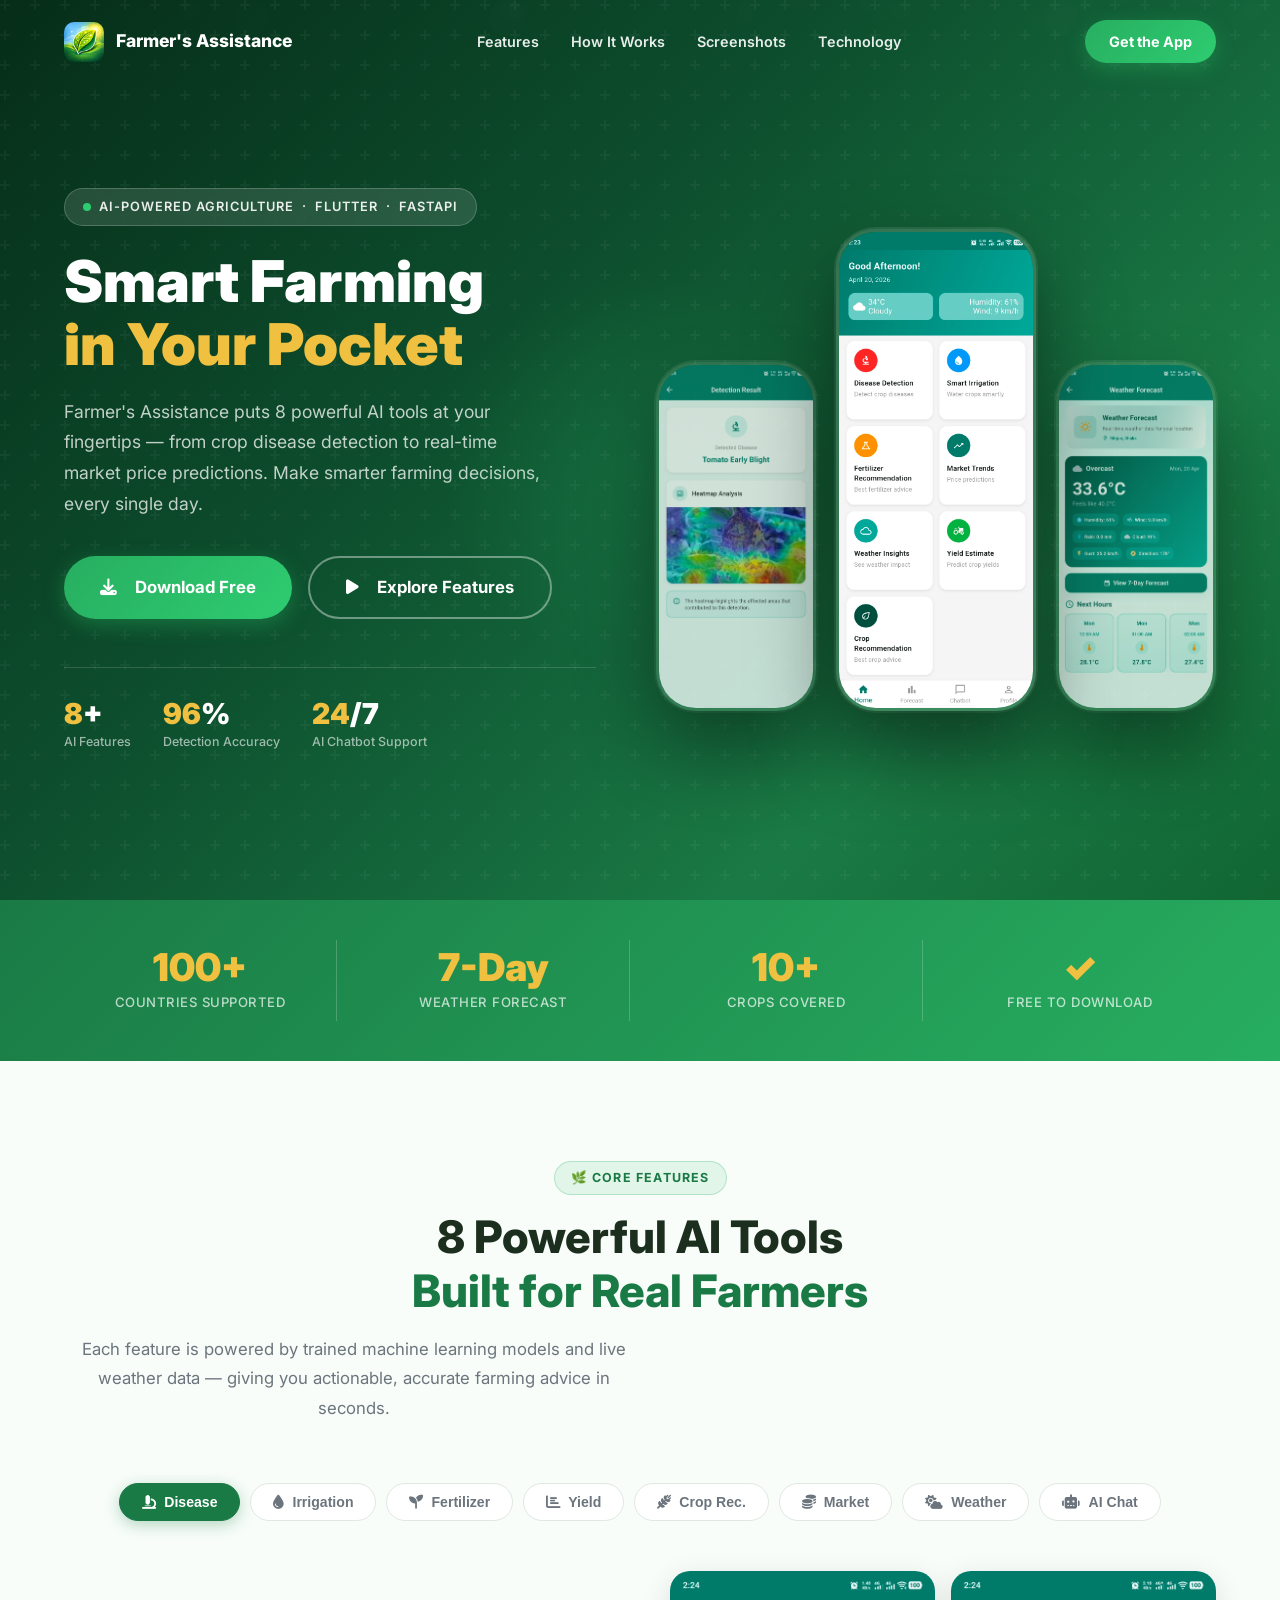
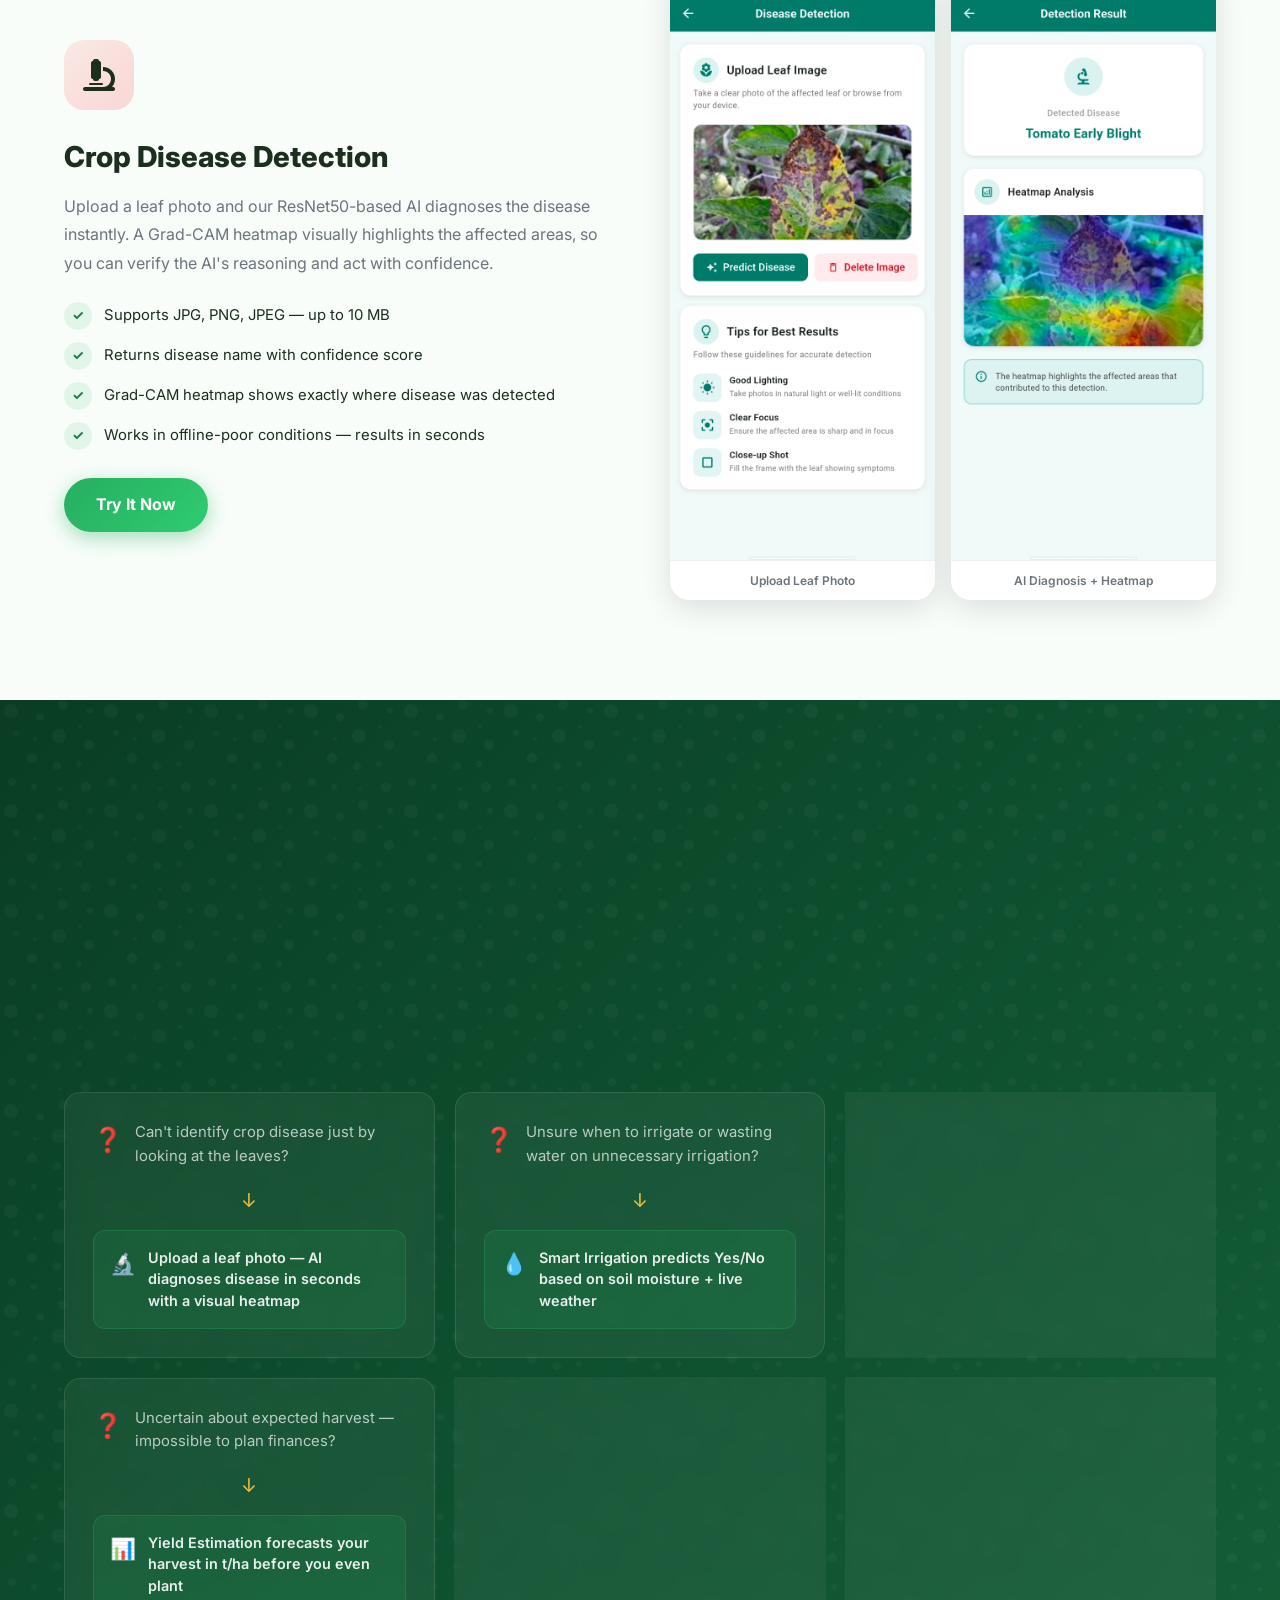
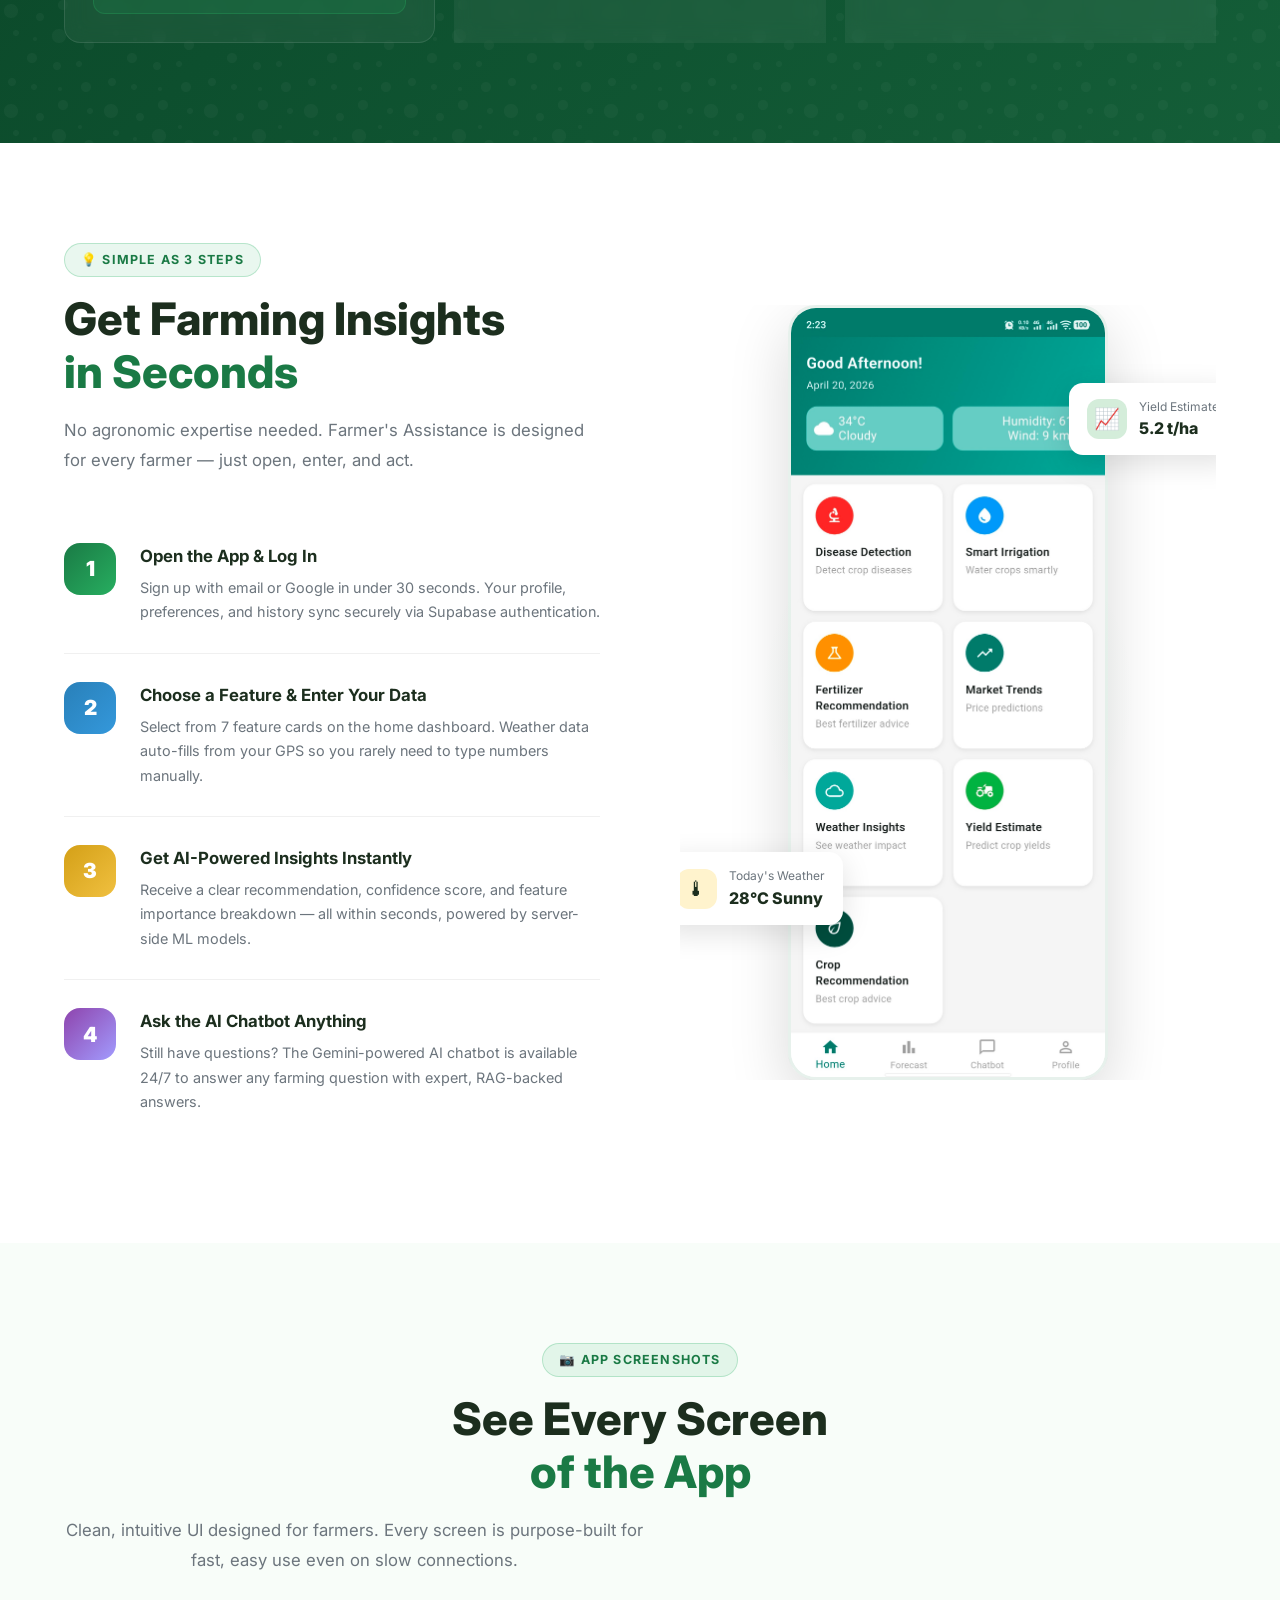
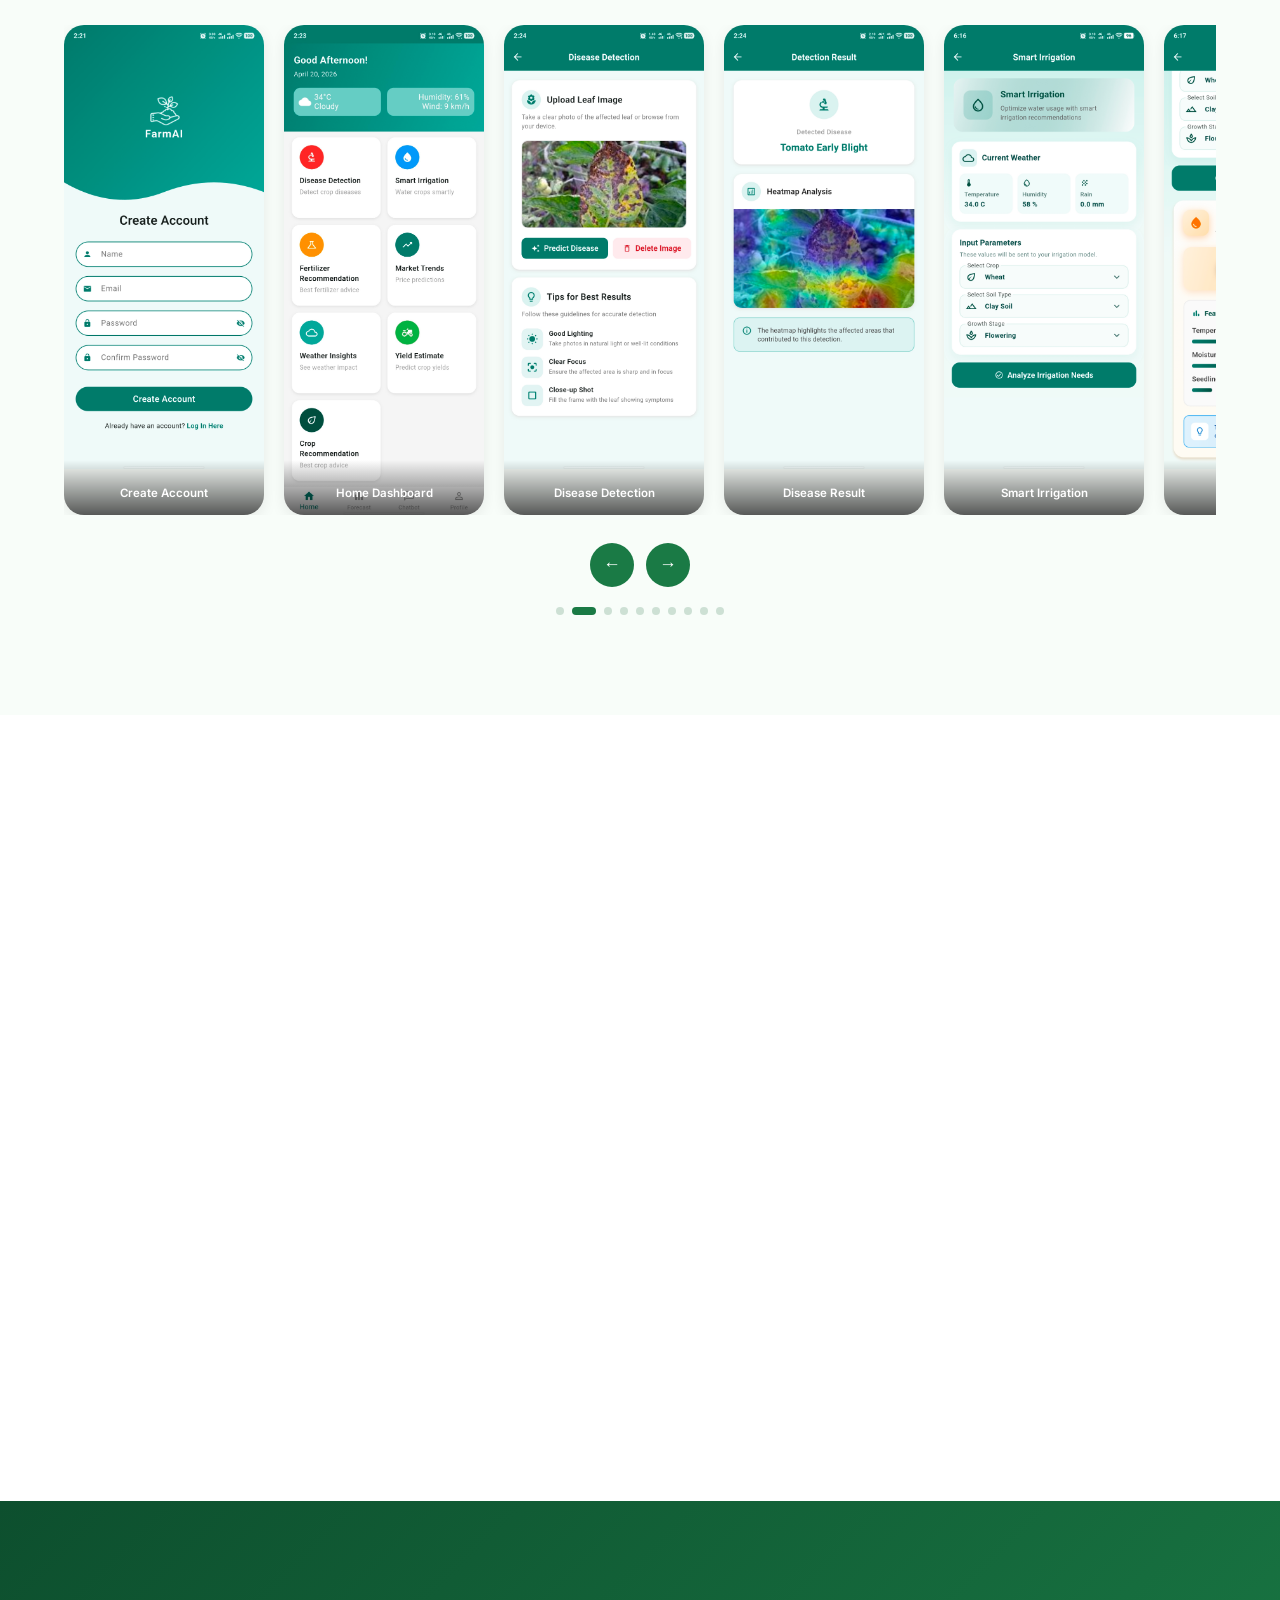
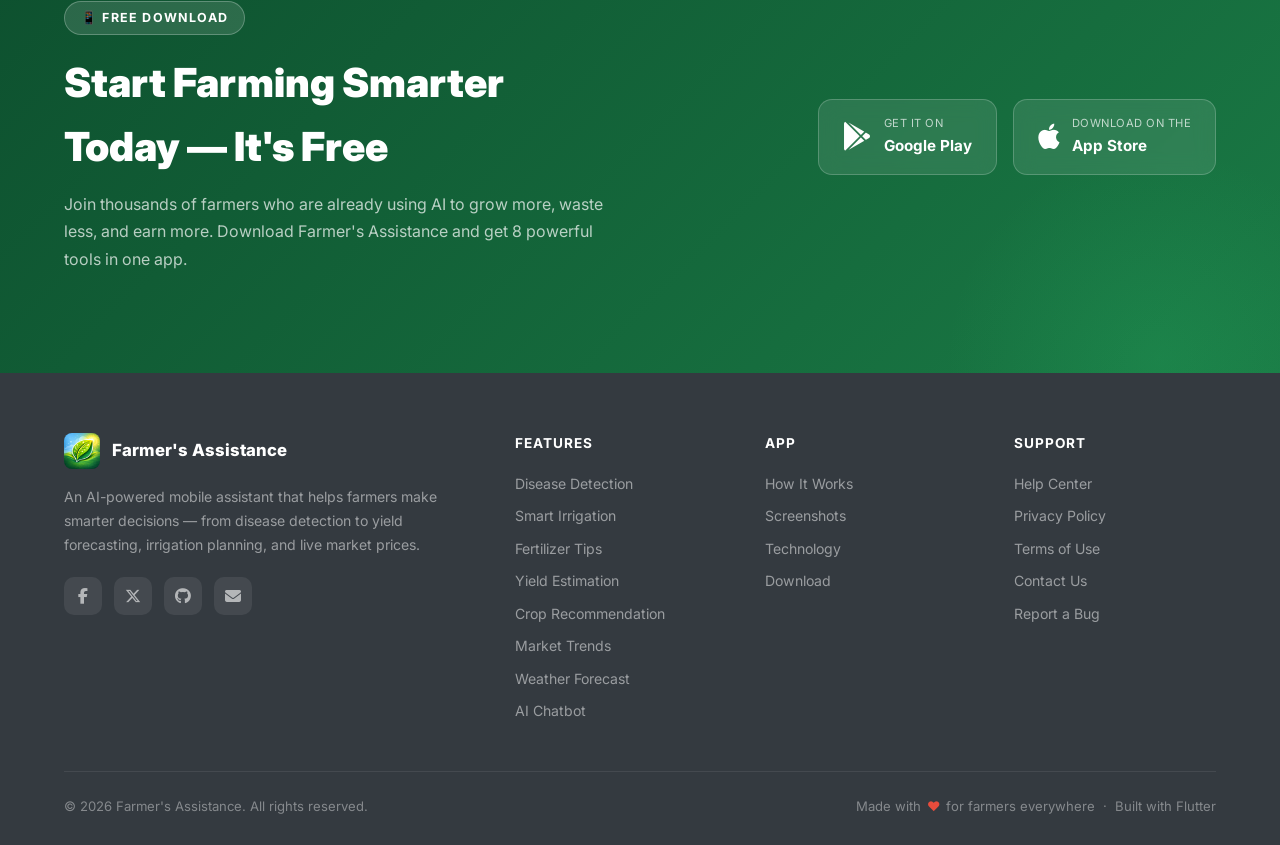
==== index.html @ 1a908a1a "Add initial HTML structure for Farmer's Assistance landing page with features, stats, and technology" ====
<!DOCTYPE html>
<html lang="en">
<head>
  <meta charset="UTF-8" />
  <meta name="viewport" content="width=device-width, initial-scale=1.0" />
  <meta name="description" content="Farmer's Assistance — AI-powered mobile app for smart farming. Disease detection, irrigation, fertilizer, yield, crop & market insights powered by machine learning." />
  <title>Farmer's Assistance — AI-Powered Smart Farming App</title>
  <link rel="icon" href="assets/app_icon/app_icon.png" />
  <link rel="preconnect" href="https://fonts.googleapis.com" />
  <link rel="preconnect" href="https://fonts.gstatic.com" crossorigin />
  <link href="https://fonts.googleapis.com/css2?family=Inter:wght@400;500;600;700;800;900&display=swap" rel="stylesheet" />
  <link rel="stylesheet" href="https://cdnjs.cloudflare.com/ajax/libs/font-awesome/6.7.2/css/all.min.css" crossorigin="anonymous" referrerpolicy="no-referrer" />
  <link rel="stylesheet" href="src/css/style.css" />
</head>
<body>

<!-- ===== NAVBAR ===== -->
<nav id="navbar">
  <div class="container">
    <div class="nav-inner">
      <a href="#" class="nav-brand">
        <img src="assets/app_icon/app_icon.png" alt="Logo" class="nav-logo" />
        <span class="nav-name">Farmer's Assistance</span>
      </a>
      <ul class="nav-links">
        <li><a href="#features">Features</a></li>
        <li><a href="#how-it-works">How It Works</a></li>
        <li><a href="#gallery">Screenshots</a></li>
        <li><a href="#tech">Technology</a></li>
      </ul>
      <div class="nav-cta">
        <a href="#cta" class="btn btn-primary">Get the App</a>
      </div>
      <button class="nav-toggle" aria-label="Menu">
        <span></span><span></span><span></span>
      </button>
    </div>
  </div>
</nav>

<!-- Mobile Menu -->
<div class="nav-mobile-menu">
  <button class="nav-mobile-close">&#10005;</button>
  <a href="#features">Features</a>
  <a href="#how-it-works">How It Works</a>
  <a href="#gallery">Screenshots</a>
  <a href="#tech">Technology</a>
  <a href="#cta" class="btn btn-primary">Get the App</a>
</div>

<!-- ===== HERO ===== -->
<section id="hero">
  <div class="hero-bg-pattern"></div>
  <div class="hero-particles"></div>
  <div class="container">
    <div class="hero-inner">

      <!-- Left Content -->
      <div class="hero-content">
        <div class="hero-badge">
          <span class="hero-badge-dot"></span>
          AI-Powered Agriculture &nbsp;·&nbsp; Flutter &nbsp;·&nbsp; FastAPI
        </div>
        <h1 class="hero-title">
          Smart Farming
          <span class="accent">in Your Pocket</span>
        </h1>
        <p class="hero-subtitle">
          Farmer's Assistance puts 8 powerful AI tools at your fingertips — from crop disease detection to real-time market price predictions. Make smarter farming decisions, every single day.
        </p>
        <div class="hero-actions">
          <a href="#cta" class="btn btn-primary" style="font-size:1.05rem; padding:16px 36px;">
            <i class="fa-solid fa-download"></i>&nbsp; Download Free
          </a>
          <a href="#features" class="btn btn-outline" style="color:white; border-color:rgba(255,255,255,0.4); font-size:1.05rem; padding:16px 36px;">
            <i class="fa-solid fa-play"></i>&nbsp; Explore Features
          </a>
        </div>
        <div class="hero-stats">
          <div>
            <div class="hero-stat-num"><span data-target="8" data-suffix="">0</span>+</div>
            <div class="hero-stat-label">AI Features</div>
          </div>
          <div>
            <div class="hero-stat-num"><span data-target="96" data-suffix="">0</span>%</div>
            <div class="hero-stat-label">Detection Accuracy</div>
          </div>
          <div>
            <div class="hero-stat-num"><span data-target="24" data-suffix="">0</span>/7</div>
            <div class="hero-stat-label">AI Chatbot Support</div>
          </div>
        </div>
      </div>

      <!-- Right Visual -->
      <div class="hero-visual">
        <div class="hero-glow"></div>
        <div class="phone-showcase">
          <div class="phone-frame side side-left">
            <img src="assets/image/disease_detection_result.jpeg" alt="Disease Detection" loading="lazy" />
          </div>
          <div class="phone-frame main">
            <img src="assets/image/home_dashboard.jpeg" alt="Home Dashboard" />
          </div>
          <div class="phone-frame side side-right">
            <img src="assets/image/weather_forecast.jpeg" alt="Weather Forecast" loading="lazy" />
          </div>
        </div>
      </div>

    </div>
  </div>
</section>

<!-- ===== STATS STRIP ===== -->
<section id="stats-strip">
  <div class="container">
    <div class="stats-grid">
      <div class="stat-item fade-up">
        <div class="stat-number"><span data-target="100" data-suffix="">0</span><span>+</span></div>
        <div class="stat-label">Countries Supported</div>
      </div>
      <div class="stat-item fade-up">
        <div class="stat-number"><span data-target="7" data-suffix="">0</span><span>-Day</span></div>
        <div class="stat-label">Weather Forecast</div>
      </div>
      <div class="stat-item fade-up">
        <div class="stat-number"><span data-target="10" data-suffix="">0</span><span>+</span></div>
        <div class="stat-label">Crops Covered</div>
      </div>
      <div class="stat-item fade-up">
        <div class="stat-number"><span>&#10003;</span></div>
        <div class="stat-label">Free to Download</div>
      </div>
    </div>
  </div>
</section>

<!-- ===== FEATURES SECTION ===== -->
<section id="features">
  <div class="container">
    <div class="features-header fade-up">
      <span class="section-badge">&#127807; Core Features</span>
      <h2 class="section-title">8 Powerful AI Tools<br><span>Built for Real Farmers</span></h2>
      <p class="section-desc">Each feature is powered by trained machine learning models and live weather data — giving you actionable, accurate farming advice in seconds.</p>
    </div>

    <!-- Feature Tabs -->
    <div class="features-tabs fade-up">
      <button class="feat-tab active" data-target="feat-disease"><i class="fa-solid fa-microscope"></i> Disease</button>
      <button class="feat-tab" data-target="feat-irrigation"><i class="fa-solid fa-droplet"></i> Irrigation</button>
      <button class="feat-tab" data-target="feat-fertilizer"><i class="fa-solid fa-seedling"></i> Fertilizer</button>
      <button class="feat-tab" data-target="feat-yield"><i class="fa-solid fa-chart-bar"></i> Yield</button>
      <button class="feat-tab" data-target="feat-crop"><i class="fa-solid fa-wheat-awn"></i> Crop Rec.</button>
      <button class="feat-tab" data-target="feat-market"><i class="fa-solid fa-coins"></i> Market</button>
      <button class="feat-tab" data-target="feat-weather"><i class="fa-solid fa-cloud-sun"></i> Weather</button>
      <button class="feat-tab" data-target="feat-chatbot"><i class="fa-solid fa-robot"></i> AI Chat</button>
    </div>

    <!-- Feature 1: Disease Detection -->
    <div class="feature-showcase active" id="feat-disease">
      <div class="feat-info fade-up">
        <div class="feat-icon-wrap" style="background:linear-gradient(135deg,#ff6b6b22,#ff6b6b44);"><i class="fa-solid fa-microscope"></i></div>
        <h3 class="feat-title">Crop Disease Detection</h3>
        <p class="feat-desc">Upload a leaf photo and our ResNet50-based AI diagnoses the disease instantly. A Grad-CAM heatmap visually highlights the affected areas, so you can verify the AI's reasoning and act with confidence.</p>
        <div class="feat-points">
          <div class="feat-point"><div class="feat-point-icon">&#10003;</div>Supports JPG, PNG, JPEG — up to 10 MB</div>
          <div class="feat-point"><div class="feat-point-icon">&#10003;</div>Returns disease name with confidence score</div>
          <div class="feat-point"><div class="feat-point-icon">&#10003;</div>Grad-CAM heatmap shows exactly where disease was detected</div>
          <div class="feat-point"><div class="feat-point-icon">&#10003;</div>Works in offline-poor conditions — results in seconds</div>
        </div>
        <a href="#cta" class="btn btn-primary">Try It Now</a>
      </div>
      <div class="feat-screenshots">
        <div class="feat-screen-card" data-lightbox="assets/image/disease_detection_input.jpeg" style="cursor:zoom-in;">
          <img src="assets/image/disease_detection_input.jpeg" alt="Disease Detection Input" loading="lazy" />
          <div class="feat-screen-label">Upload Leaf Photo</div>
        </div>
        <div class="feat-screen-card" data-lightbox="assets/image/disease_detection_result.jpeg" style="cursor:zoom-in;">
          <img src="assets/image/disease_detection_result.jpeg" alt="Disease Detection Result" loading="lazy" />
          <div class="feat-screen-label">AI Diagnosis + Heatmap</div>
        </div>
      </div>
    </div>

    <!-- Feature 2: Smart Irrigation -->
    <div class="feature-showcase" id="feat-irrigation">
      <div class="feat-info fade-up">
        <div class="feat-icon-wrap" style="background:linear-gradient(135deg,#3498db22,#3498db44);"><i class="fa-solid fa-droplet"></i></div>
        <h3 class="feat-title">Smart Irrigation Advisor</h3>
        <p class="feat-desc">Predict whether your crop needs irrigation right now. Our ML model weighs soil type, crop growth stage, soil moisture, and live weather to give a clear Yes/No decision with confidence score and feature importance breakdown.</p>
        <div class="feat-points">
          <div class="feat-point"><div class="feat-point-icon">&#10003;</div>Auto-fills temperature & humidity from GPS weather</div>
          <div class="feat-point"><div class="feat-point-icon">&#10003;</div>Covers Wheat, Chilli, Potato, Carrot, Tomato</div>
          <div class="feat-point"><div class="feat-point-icon">&#10003;</div>8 growth stages from Germination to Harvest</div>
          <div class="feat-point"><div class="feat-point-icon">&#10003;</div>Shows which factors drove the irrigation decision</div>
        </div>
        <a href="#cta" class="btn btn-primary">Try It Now</a>
      </div>
      <div class="feat-screenshots">
        <div class="feat-screen-card" data-lightbox="assets/image/smart_irrigation_input.jpeg" style="cursor:zoom-in;">
          <img src="assets/image/smart_irrigation_input.jpeg" alt="Irrigation Input" loading="lazy" />
          <div class="feat-screen-label">Enter Soil Conditions</div>
        </div>
        <div class="feat-screen-card" data-lightbox="assets/image/smart_irrigation_result.jpeg" style="cursor:zoom-in;">
          <img src="assets/image/smart_irrigation_result.jpeg" alt="Irrigation Result" loading="lazy" />
          <div class="feat-screen-label">Irrigation Decision</div>
        </div>
      </div>
    </div>

    <!-- Feature 3: Fertilizer -->
    <div class="feature-showcase" id="feat-fertilizer">
      <div class="feat-info fade-up">
        <div class="feat-icon-wrap" style="background:linear-gradient(135deg,#27ae6022,#27ae6044);"><i class="fa-solid fa-seedling"></i></div>
        <h3 class="feat-title">Fertilizer Recommendation</h3>
        <p class="feat-desc">Enter your soil's NPK levels, pH, and crop type, and the AI recommends the precise fertilizer — Urea, DAP, MOP, or compound NPK blends. Weather data auto-fills to eliminate manual entry errors.</p>
        <div class="feat-points">
          <div class="feat-point"><div class="feat-point-icon">&#10003;</div>Analyzes Nitrogen, Phosphorus, and Potassium levels</div>
          <div class="feat-point"><div class="feat-point-icon">&#10003;</div>Accounts for soil pH and current rainfall</div>
          <div class="feat-point"><div class="feat-point-icon">&#10003;</div>One-tap weather refresh for temperature & rainfall</div>
          <div class="feat-point"><div class="feat-point-icon">&#10003;</div>Feature importance chart explains the recommendation</div>
        </div>
        <a href="#cta" class="btn btn-primary">Try It Now</a>
      </div>
      <div class="feat-screenshots">
        <div class="feat-screen-card" data-lightbox="assets/image/fertilizer_recommendation_input.jpeg" style="cursor:zoom-in;">
          <img src="assets/image/fertilizer_recommendation_input.jpeg" alt="Fertilizer Input" loading="lazy" />
          <div class="feat-screen-label">Enter Soil Data</div>
        </div>
        <div class="feat-screen-card" data-lightbox="assets/image/fertilizer_recommendation_result.jpeg" style="cursor:zoom-in;">
          <img src="assets/image/fertilizer_recommendation_result.jpeg" alt="Fertilizer Result" loading="lazy" />
          <div class="feat-screen-label">Fertilizer Recommendation</div>
        </div>
      </div>
    </div>

    <!-- Feature 4: Yield Estimation -->
    <div class="feature-showcase" id="feat-yield">
      <div class="feat-info fade-up">
        <div class="feat-icon-wrap" style="background:linear-gradient(135deg,#f39c1222,#f39c1244);"><i class="fa-solid fa-chart-bar"></i></div>
        <h3 class="feat-title">Yield Estimation</h3>
        <p class="feat-desc">Forecast your expected harvest in tonnes per hectare. Select your crop, country, and pesticide usage — the model accounts for rainfall and temperature to give a High / Medium / Low yield classification with predicted t/ha value.</p>
        <div class="feat-points">
          <div class="feat-point"><div class="feat-point-icon">&#10003;</div>Covers 10 major crops: Rice, Maize, Wheat, Soybeans & more</div>
          <div class="feat-point"><div class="feat-point-icon">&#10003;</div>100+ country regions supported</div>
          <div class="feat-point"><div class="feat-point-icon">&#10003;</div>Output in t/ha — industry-standard unit</div>
          <div class="feat-point"><div class="feat-point-icon">&#10003;</div>Color-coded yield class: High / Medium / Low</div>
        </div>
        <a href="#cta" class="btn btn-primary">Try It Now</a>
      </div>
      <div class="feat-screenshots">
        <div class="feat-screen-card" data-lightbox="assets/image/yield_estimate_input.jpeg" style="cursor:zoom-in;">
          <img src="assets/image/yield_estimate_input.jpeg" alt="Yield Input" loading="lazy" />
          <div class="feat-screen-label">Enter Crop Details</div>
        </div>
        <div class="feat-screen-card" data-lightbox="assets/image/yield_estimate_result.jpeg" style="cursor:zoom-in;">
          <img src="assets/image/yield_estimate_result.jpeg" alt="Yield Result" loading="lazy" />
          <div class="feat-screen-label">Predicted Yield (t/ha)</div>
        </div>
      </div>
    </div>

    <!-- Feature 5: Crop Recommendation -->
    <div class="feature-showcase" id="feat-crop">
      <div class="feat-info fade-up">
        <div class="feat-icon-wrap" style="background:linear-gradient(135deg,#1abc9c22,#1abc9c44);"><i class="fa-solid fa-wheat-awn"></i></div>
        <h3 class="feat-title">Crop Recommendation</h3>
        <p class="feat-desc">Not sure what to plant this season? Enter your soil's NPK readings and the app auto-fills current weather to match your conditions against the best-suited crop — from Jute and Rice to Cotton and Mungbean.</p>
        <div class="feat-points">
          <div class="feat-point"><div class="feat-point-icon">&#10003;</div>Weather data (temperature, humidity, rainfall) auto-loads</div>
          <div class="feat-point"><div class="feat-point-icon">&#10003;</div>Matches soil nutrient profile to ideal crop</div>
          <div class="feat-point"><div class="feat-point-icon">&#10003;</div>One-tap weather refresh button</div>
          <div class="feat-point"><div class="feat-point-icon">&#10003;</div>Confidence score included with recommendation</div>
        </div>
        <a href="#cta" class="btn btn-primary">Try It Now</a>
      </div>
      <div class="feat-screenshots">
        <div class="feat-screen-card" data-lightbox="assets/image/crop_recommendation_input.jpeg" style="cursor:zoom-in;">
          <img src="assets/image/crop_recommendation_input.jpeg" alt="Crop Rec Input" loading="lazy" />
          <div class="feat-screen-label">Enter Soil & Weather</div>
        </div>
        <div class="feat-screen-card" data-lightbox="assets/image/crop_recommendation_result.jpeg" style="cursor:zoom-in;">
          <img src="assets/image/crop_recommendation_result.jpeg" alt="Crop Rec Result" loading="lazy" />
          <div class="feat-screen-label">Best Crop Match</div>
        </div>
      </div>
    </div>

    <!-- Feature 6: Market Trends -->
    <div class="feature-showcase" id="feat-market">
      <div class="feat-info fade-up">
        <div class="feat-icon-wrap" style="background:linear-gradient(135deg,#f1c40f22,#f1c40f44);"><i class="fa-solid fa-coins"></i></div>
        <h3 class="feat-title">Market Trends & Price Prediction</h3>
        <p class="feat-desc">Forecast commodity prices before you sell. Select your Division → District → Market from cascading dropdowns, pick the commodity and date, and get a predicted price with market and currency context.</p>
        <div class="feat-points">
          <div class="feat-point"><div class="feat-point-icon">&#10003;</div>Bangladesh market data: Division → District → Market</div>
          <div class="feat-point"><div class="feat-point-icon">&#10003;</div>Retail & Wholesale price type selection</div>
          <div class="feat-point"><div class="feat-point-icon">&#10003;</div>Date picker range from 2020 to 2030</div>
          <div class="feat-point"><div class="feat-point-icon">&#10003;</div>GPS coordinates auto-fill when market is selected</div>
        </div>
        <a href="#cta" class="btn btn-primary">Try It Now</a>
      </div>
      <div class="feat-screenshots">
        <div class="feat-screen-card" data-lightbox="assets/image/market_trends_input.jpeg" style="cursor:zoom-in;">
          <img src="assets/image/market_trends_input.jpeg" alt="Market Input" loading="lazy" />
          <div class="feat-screen-label">Select Market & Commodity</div>
        </div>
        <div class="feat-screen-card" data-lightbox="assets/image/market_trends_result.jpeg" style="cursor:zoom-in;">
          <img src="assets/image/market_trends_result.jpeg" alt="Market Result" loading="lazy" />
          <div class="feat-screen-label">Price Forecast (BDT)</div>
        </div>
      </div>
    </div>

    <!-- Feature 7: Weather -->
    <div class="feature-showcase" id="feat-weather">
      <div class="feat-info fade-up">
        <div class="feat-icon-wrap" style="background:linear-gradient(135deg,#74b9ff22,#74b9ff44);"><i class="fa-solid fa-cloud-sun"></i></div>
        <h3 class="feat-title">7-Day Weather Forecast</h3>
        <p class="feat-desc">View live weather conditions auto-detected from your GPS location. Current temperature, humidity, wind speed, and pressure — plus a full 7-day extended forecast. Weather data automatically feeds into other app features.</p>
        <div class="feat-points">
          <div class="feat-point"><div class="feat-point-icon">&#10003;</div>Auto-detected from your GPS — no manual entry</div>
          <div class="feat-point"><div class="feat-point-icon">&#10003;</div>Hourly + 7-day extended forecast</div>
          <div class="feat-point"><div class="feat-point-icon">&#10003;</div>Feeds temperature, humidity & rainfall to other features</div>
          <div class="feat-point"><div class="feat-point-icon">&#10003;</div>Pull-to-refresh for real-time updates</div>
        </div>
        <a href="#cta" class="btn btn-primary">Try It Now</a>
      </div>
      <div class="feat-screenshots">
        <div class="feat-screen-card" data-lightbox="assets/image/weather_forecast.jpeg" style="cursor:zoom-in;">
          <img src="assets/image/weather_forecast.jpeg" alt="Weather Current" loading="lazy" />
          <div class="feat-screen-label">Current Conditions</div>
        </div>
        <div class="feat-screen-card" data-lightbox="assets/image/weather_7day_forecast.jpeg" style="cursor:zoom-in;">
          <img src="assets/image/weather_7day_forecast.jpeg" alt="7-Day Forecast" loading="lazy" />
          <div class="feat-screen-label">7-Day Forecast</div>
        </div>
      </div>
    </div>

    <!-- Feature 8: AI Chatbot -->
    <div class="feature-showcase" id="feat-chatbot">
      <div class="feat-info fade-up">
        <div class="feat-icon-wrap" style="background:linear-gradient(135deg,#a29bfe22,#a29bfe44);"><i class="fa-solid fa-robot"></i></div>
        <h3 class="feat-title">AI Farming Chatbot</h3>
        <p class="feat-desc">Ask any farming question in plain language and get expert, detailed answers powered by Gemini AI with Retrieval-Augmented Generation. Chat history is saved across sessions with auto-generated conversation titles.</p>
        <div class="feat-points">
          <div class="feat-point"><div class="feat-point-icon">&#10003;</div>Powered by Google Gemini 2.5 Flash + RAG pipeline</div>
          <div class="feat-point"><div class="feat-point-icon">&#10003;</div>Markdown rendering: bold, lists, tables, code blocks</div>
          <div class="feat-point"><div class="feat-point-icon">&#10003;</div>Conversation history with auto-generated titles</div>
          <div class="feat-point"><div class="feat-point-icon">&#10003;</div>Ask about diseases, fertilizers, pests, seasons & more</div>
        </div>
        <a href="#cta" class="btn btn-primary">Try It Now</a>
      </div>
      <div class="feat-screenshots">
        <div class="feat-screen-card" data-lightbox="assets/image/chatbot_screen.jpeg" style="cursor:zoom-in;">
          <img src="assets/image/chatbot_screen.jpeg" alt="Chatbot" loading="lazy" />
          <div class="feat-screen-label">AI Farming Chat</div>
        </div>
        <div class="feat-screen-card" data-lightbox="assets/image/activity_history.jpeg" style="cursor:zoom-in;">
          <img src="assets/image/activity_history.jpeg" alt="Activity History" loading="lazy" />
          <div class="feat-screen-label">Conversation History</div>
        </div>
      </div>
    </div>

  </div><!-- /container -->
</section>

<!-- ===== PROBLEM → SOLUTION ===== -->
<section id="problems">
  <div class="container">
    <div class="problems-header fade-up">
      <span class="section-badge">&#128161; Real Farming Problems, Solved</span>
      <h2 class="section-title">Every Challenge Farmers Face,<br><span>Answered by AI</span></h2>
      <p class="section-desc">We built Farmer's Assistance by listening to real problems farmers struggle with every day. Here's how we solve them.</p>
    </div>
    <div class="problems-grid">
      <div class="problem-card fade-up">
        <div class="problem-q"><span class="problem-q-icon">&#10067;</span><span class="problem-q-text">Can't identify crop disease just by looking at the leaves?</span></div>
        <div class="problem-arrow">&#8595;</div>
        <div class="problem-sol"><span class="problem-sol-icon">&#128300;</span><span class="problem-sol-text">Upload a leaf photo — AI diagnoses disease in seconds with a visual heatmap</span></div>
      </div>
      <div class="problem-card fade-up">
        <div class="problem-q"><span class="problem-q-icon">&#10067;</span><span class="problem-q-text">Unsure when to irrigate or wasting water on unnecessary irrigation?</span></div>
        <div class="problem-arrow">&#8595;</div>
        <div class="problem-sol"><span class="problem-sol-icon">&#128167;</span><span class="problem-sol-text">Smart Irrigation predicts Yes/No based on soil moisture + live weather</span></div>
      </div>
      <div class="problem-card fade-up">
        <div class="problem-q"><span class="problem-q-icon">&#10067;</span><span class="problem-q-text">Don't know which fertilizer to apply or in what ratio?</span></div>
        <div class="problem-arrow">&#8595;</div>
        <div class="problem-sol"><span class="problem-sol-icon">&#127807;</span><span class="problem-sol-text">NPK + pH + weather analysis gives you the precise fertilizer name</span></div>
      </div>
      <div class="problem-card fade-up">
        <div class="problem-q"><span class="problem-q-icon">&#10067;</span><span class="problem-q-text">Uncertain about expected harvest — impossible to plan finances?</span></div>
        <div class="problem-arrow">&#8595;</div>
        <div class="problem-sol"><span class="problem-sol-icon">&#128202;</span><span class="problem-sol-text">Yield Estimation forecasts your harvest in t/ha before you even plant</span></div>
      </div>
      <div class="problem-card fade-up">
        <div class="problem-q"><span class="problem-q-icon">&#10067;</span><span class="problem-q-text">Not sure what crop suits your soil and climate this season?</span></div>
        <div class="problem-arrow">&#8595;</div>
        <div class="problem-sol"><span class="problem-sol-icon">&#127806;</span><span class="problem-sol-text">Crop Recommendation matches your soil profile to the best crop to grow</span></div>
      </div>
      <div class="problem-card fade-up">
        <div class="problem-q"><span class="problem-q-icon">&#10067;</span><span class="problem-q-text">Selling crops without knowing the fair market price?</span></div>
        <div class="problem-arrow">&#8595;</div>
        <div class="problem-sol"><span class="problem-sol-icon">&#128176;</span><span class="problem-sol-text">Market Price Prediction forecasts commodity prices at your nearest market</span></div>
      </div>
    </div>
  </div>
</section>

<!-- ===== HOW IT WORKS ===== -->
<section id="how-it-works">
  <div class="container">
    <div class="how-inner">

      <!-- Steps -->
      <div>
        <div class="fade-up">
          <span class="section-badge">&#128161; Simple as 3 Steps</span>
          <h2 class="section-title">Get Farming Insights<br><span>in Seconds</span></h2>
          <p class="section-desc" style="margin-bottom:40px;">No agronomic expertise needed. Farmer's Assistance is designed for every farmer — just open, enter, and act.</p>
        </div>
        <div class="steps-list">
          <div class="step-item fade-up">
            <div class="step-num" style="background:linear-gradient(135deg,#1a7a45,#27ae60);">1</div>
            <div class="step-content">
              <h4>Open the App & Log In</h4>
              <p>Sign up with email or Google in under 30 seconds. Your profile, preferences, and history sync securely via Supabase authentication.</p>
            </div>
          </div>
          <div class="step-item fade-up">
            <div class="step-num" style="background:linear-gradient(135deg,#2980b9,#3498db);">2</div>
            <div class="step-content">
              <h4>Choose a Feature & Enter Your Data</h4>
              <p>Select from 7 feature cards on the home dashboard. Weather data auto-fills from your GPS so you rarely need to type numbers manually.</p>
            </div>
          </div>
          <div class="step-item fade-up">
            <div class="step-num" style="background:linear-gradient(135deg,#d4a017,#f0c040);">3</div>
            <div class="step-content">
              <h4>Get AI-Powered Insights Instantly</h4>
              <p>Receive a clear recommendation, confidence score, and feature importance breakdown — all within seconds, powered by server-side ML models.</p>
            </div>
          </div>
          <div class="step-item fade-up">
            <div class="step-num" style="background:linear-gradient(135deg,#8e44ad,#a29bfe);">4</div>
            <div class="step-content">
              <h4>Ask the AI Chatbot Anything</h4>
              <p>Still have questions? The Gemini-powered AI chatbot is available 24/7 to answer any farming question with expert, RAG-backed answers.</p>
            </div>
          </div>
        </div>
      </div>

      <!-- Visual -->
      <div class="how-visual fade-up">
        <div class="how-bg-circle"></div>
        <div class="dashboard-preview">
          <img src="assets/image/home_dashboard.jpeg" alt="App Dashboard" />
        </div>
        <div class="floating-card card-1">
          <div class="fc-icon" style="background:#d4edda;">&#128200;</div>
          <div>
            <div class="fc-title">Yield Estimate</div>
            <div class="fc-value">5.2 t/ha</div>
          </div>
        </div>
        <div class="floating-card card-2">
          <div class="fc-icon" style="background:#fff3cd;">&#127777;</div>
          <div>
            <div class="fc-title">Today's Weather</div>
            <div class="fc-value">28°C Sunny</div>
          </div>
        </div>
      </div>

    </div>
  </div>
</section>

<!-- ===== SCREENSHOTS GALLERY ===== -->
<section id="gallery">
  <div class="container">
    <div class="gallery-header fade-up">
      <span class="section-badge">&#128247; App Screenshots</span>
      <h2 class="section-title">See Every Screen<br><span>of the App</span></h2>
      <p class="section-desc">Clean, intuitive UI designed for farmers. Every screen is purpose-built for fast, easy use even on slow connections.</p>
    </div>
    <div class="gallery-slider-wrap fade-up">
      <div class="gallery-track">
        <div class="gallery-slide" data-lightbox="assets/image/welcome_screen.jpeg">
          <img src="assets/image/welcome_screen.jpeg" alt="Welcome" loading="lazy" />
          <div class="gallery-slide-label">Welcome Screen</div>
        </div>
        <div class="gallery-slide" data-lightbox="assets/image/login_screen.jpeg">
          <img src="assets/image/login_screen.jpeg" alt="Login" loading="lazy" />
          <div class="gallery-slide-label">Login</div>
        </div>
        <div class="gallery-slide" data-lightbox="assets/image/register_screen.jpeg">
          <img src="assets/image/register_screen.jpeg" alt="Register" loading="lazy" />
          <div class="gallery-slide-label">Create Account</div>
        </div>
        <div class="gallery-slide" data-lightbox="assets/image/home_dashboard.jpeg">
          <img src="assets/image/home_dashboard.jpeg" alt="Dashboard" loading="lazy" />
          <div class="gallery-slide-label">Home Dashboard</div>
        </div>
        <div class="gallery-slide" data-lightbox="assets/image/disease_detection_input.jpeg">
          <img src="assets/image/disease_detection_input.jpeg" alt="Disease Input" loading="lazy" />
          <div class="gallery-slide-label">Disease Detection</div>
        </div>
        <div class="gallery-slide" data-lightbox="assets/image/disease_detection_result.jpeg">
          <img src="assets/image/disease_detection_result.jpeg" alt="Disease Result" loading="lazy" />
          <div class="gallery-slide-label">Disease Result</div>
        </div>
        <div class="gallery-slide" data-lightbox="assets/image/smart_irrigation_input.jpeg">
          <img src="assets/image/smart_irrigation_input.jpeg" alt="Irrigation" loading="lazy" />
          <div class="gallery-slide-label">Smart Irrigation</div>
        </div>
        <div class="gallery-slide" data-lightbox="assets/image/smart_irrigation_result.jpeg">
          <img src="assets/image/smart_irrigation_result.jpeg" alt="Irrigation Result" loading="lazy" />
          <div class="gallery-slide-label">Irrigation Result</div>
        </div>
        <div class="gallery-slide" data-lightbox="assets/image/fertilizer_recommendation_input.jpeg">
          <img src="assets/image/fertilizer_recommendation_input.jpeg" alt="Fertilizer" loading="lazy" />
          <div class="gallery-slide-label">Fertilizer Input</div>
        </div>
        <div class="gallery-slide" data-lightbox="assets/image/fertilizer_recommendation_result.jpeg">
          <img src="assets/image/fertilizer_recommendation_result.jpeg" alt="Fertilizer Result" loading="lazy" />
          <div class="gallery-slide-label">Fertilizer Result</div>
        </div>
        <div class="gallery-slide" data-lightbox="assets/image/yield_estimate_input.jpeg">
          <img src="assets/image/yield_estimate_input.jpeg" alt="Yield" loading="lazy" />
          <div class="gallery-slide-label">Yield Input</div>
        </div>
        <div class="gallery-slide" data-lightbox="assets/image/yield_estimate_result.jpeg">
          <img src="assets/image/yield_estimate_result.jpeg" alt="Yield Result" loading="lazy" />
          <div class="gallery-slide-label">Yield Result</div>
        </div>
        <div class="gallery-slide" data-lightbox="assets/image/crop_recommendation_input.jpeg">
          <img src="assets/image/crop_recommendation_input.jpeg" alt="Crop Rec" loading="lazy" />
          <div class="gallery-slide-label">Crop Recommendation</div>
        </div>
        <div class="gallery-slide" data-lightbox="assets/image/crop_recommendation_result.jpeg">
          <img src="assets/image/crop_recommendation_result.jpeg" alt="Crop Result" loading="lazy" />
          <div class="gallery-slide-label">Crop Result</div>
        </div>
        <div class="gallery-slide" data-lightbox="assets/image/market_trends_input.jpeg">
          <img src="assets/image/market_trends_input.jpeg" alt="Market" loading="lazy" />
          <div class="gallery-slide-label">Market Trends</div>
        </div>
        <div class="gallery-slide" data-lightbox="assets/image/market_trends_result.jpeg">
          <img src="assets/image/market_trends_result.jpeg" alt="Market Result" loading="lazy" />
          <div class="gallery-slide-label">Market Price</div>
        </div>
        <div class="gallery-slide" data-lightbox="assets/image/weather_forecast.jpeg">
          <img src="assets/image/weather_forecast.jpeg" alt="Weather" loading="lazy" />
          <div class="gallery-slide-label">Weather Forecast</div>
        </div>
        <div class="gallery-slide" data-lightbox="assets/image/weather_7day_forecast.jpeg">
          <img src="assets/image/weather_7day_forecast.jpeg" alt="7-Day" loading="lazy" />
          <div class="gallery-slide-label">7-Day Forecast</div>
        </div>
        <div class="gallery-slide" data-lightbox="assets/image/chatbot_screen.jpeg">
          <img src="assets/image/chatbot_screen.jpeg" alt="Chatbot" loading="lazy" />
          <div class="gallery-slide-label">AI Chatbot</div>
        </div>
        <div class="gallery-slide" data-lightbox="assets/image/user_profile.jpeg">
          <img src="assets/image/user_profile.jpeg" alt="Profile" loading="lazy" />
          <div class="gallery-slide-label">User Profile</div>
        </div>
      </div>
    </div>
    <div class="gallery-controls">
      <button class="gallery-btn gallery-prev" aria-label="Previous">&#8592;</button>
      <button class="gallery-btn gallery-next" aria-label="Next">&#8594;</button>
    </div>
    <div class="gallery-dots">
      <span class="gallery-dot active"></span>
      <span class="gallery-dot"></span>
      <span class="gallery-dot"></span>
      <span class="gallery-dot"></span>
      <span class="gallery-dot"></span>
      <span class="gallery-dot"></span>
      <span class="gallery-dot"></span>
      <span class="gallery-dot"></span>
      <span class="gallery-dot"></span>
      <span class="gallery-dot"></span>
    </div>
  </div>
</section>

<!-- ===== TECHNOLOGY ===== -->
<section id="tech">
  <div class="container">
    <div class="tech-header fade-up">
      <span class="section-badge">&#9889; Powered By</span>
      <h2 class="section-title">Enterprise-Grade<br><span>Technology Stack</span></h2>
      <p class="section-desc">Built on proven, production-ready frameworks so Farmer's Assistance is fast, secure, and always available.</p>
    </div>
    <div class="tech-grid fade-up">
      <div class="tech-item">
        <div class="tech-icon"><i class="fa-solid fa-mobile-screen-button"></i></div>
        <div class="tech-name">Flutter</div>
        <div class="tech-role">Cross-platform UI</div>
      </div>
      <div class="tech-item">
        <div class="tech-icon"><i class="fa-solid fa-code"></i></div>
        <div class="tech-name">Dart 3.x</div>
        <div class="tech-role">App Language</div>
      </div>
      <div class="tech-item">
        <div class="tech-icon"><i class="fa-solid fa-bolt"></i></div>
        <div class="tech-name">FastAPI</div>
        <div class="tech-role">Backend API</div>
      </div>
      <div class="tech-item">
        <div class="tech-icon"><i class="fa-solid fa-robot"></i></div>
        <div class="tech-name">Gemini AI</div>
        <div class="tech-role">AI Chatbot</div>
      </div>
      <div class="tech-item">
        <div class="tech-icon"><i class="fa-solid fa-brain"></i></div>
        <div class="tech-name">TensorFlow</div>
        <div class="tech-role">Disease Model</div>
      </div>
      <div class="tech-item">
        <div class="tech-icon"><i class="fa-solid fa-chart-line"></i></div>
        <div class="tech-name">scikit-learn</div>
        <div class="tech-role">ML Predictions</div>
      </div>
      <div class="tech-item">
        <div class="tech-icon"><i class="fa-solid fa-database"></i></div>
        <div class="tech-name">Supabase</div>
        <div class="tech-role">Auth & Database</div>
      </div>
      <div class="tech-item">
        <div class="tech-icon"><i class="fa-solid fa-industry"></i></div>
        <div class="tech-name">XGBoost</div>
        <div class="tech-role">Price Prediction</div>
      </div>
      <div class="tech-item">
        <div class="tech-icon"><i class="fa-solid fa-layer-group"></i></div>
        <div class="tech-name">BLoC + Riverpod</div>
        <div class="tech-role">State Management</div>
      </div>
      <div class="tech-item">
        <div class="tech-icon"><i class="fa-solid fa-route"></i></div>
        <div class="tech-name">GoRouter</div>
        <div class="tech-role">Deep Linking</div>
      </div>
      <div class="tech-item">
        <div class="tech-icon"><i class="fa-solid fa-location-dot"></i></div>
        <div class="tech-name">Geolocator</div>
        <div class="tech-role">GPS & Weather</div>
      </div>
      <div class="tech-item">
        <div class="tech-icon"><i class="fa-solid fa-sitemap"></i></div>
        <div class="tech-name">Clean Architecture</div>
        <div class="tech-role">Design Pattern</div>
      </div>
    </div>
  </div>
</section>

<!-- ===== CTA ===== -->
<section id="cta">
  <div class="container">
    <div class="cta-inner">
      <div>
        <div class="section-badge" style="background:rgba(255,255,255,0.12);color:white;border-color:rgba(255,255,255,0.25);">
          &#128241; Free Download
        </div>
        <h2 class="cta-title">Start Farming Smarter<br>Today — It's Free</h2>
        <p class="cta-desc">Join thousands of farmers who are already using AI to grow more, waste less, and earn more. Download Farmer's Assistance and get 8 powerful tools in one app.</p>
      </div>
      <div class="cta-app-links">
        <div class="store-btn">
          <div class="store-btn-icon"><i class="fa-brands fa-google-play"></i></div>
          <div>
            <div class="store-btn-sub">GET IT ON</div>
            <div class="store-btn-name">Google Play</div>
          </div>
        </div>
        <div class="store-btn">
          <div class="store-btn-icon"><i class="fa-brands fa-apple"></i></div>
          <div>
            <div class="store-btn-sub">DOWNLOAD ON THE</div>
            <div class="store-btn-name">App Store</div>
          </div>
        </div>
      </div>
    </div>
  </div>
</section>

<!-- ===== FOOTER ===== -->
<footer>
  <div class="container">
    <div class="footer-grid">
      <div class="footer-brand">
        <div class="footer-logo-wrap">
          <img src="assets/app_icon/app_icon.png" alt="Logo" class="footer-logo" />
          <span class="footer-brand-name">Farmer's Assistance</span>
        </div>
        <p class="footer-brand-desc">An AI-powered mobile assistant that helps farmers make smarter decisions — from disease detection to yield forecasting, irrigation planning, and live market prices.</p>
        <div class="footer-social">
          <a href="#" class="social-link" aria-label="Facebook"><i class="fa-brands fa-facebook-f"></i></a>
          <a href="#" class="social-link" aria-label="Twitter"><i class="fa-brands fa-x-twitter"></i></a>
          <a href="#" class="social-link" aria-label="GitHub"><i class="fa-brands fa-github"></i></a>
          <a href="#" class="social-link" aria-label="Email"><i class="fa-solid fa-envelope"></i></a>
        </div>
      </div>
      <div>
        <div class="footer-col-title">Features</div>
        <div class="footer-links">
          <a href="#features">Disease Detection</a>
          <a href="#features">Smart Irrigation</a>
          <a href="#features">Fertilizer Tips</a>
          <a href="#features">Yield Estimation</a>
          <a href="#features">Crop Recommendation</a>
          <a href="#features">Market Trends</a>
          <a href="#features">Weather Forecast</a>
          <a href="#features">AI Chatbot</a>
        </div>
      </div>
      <div>
        <div class="footer-col-title">App</div>
        <div class="footer-links">
          <a href="#how-it-works">How It Works</a>
          <a href="#gallery">Screenshots</a>
          <a href="#tech">Technology</a>
          <a href="#cta">Download</a>
        </div>
      </div>
      <div>
        <div class="footer-col-title">Support</div>
        <div class="footer-links">
          <a href="#">Help Center</a>
          <a href="#">Privacy Policy</a>
          <a href="#">Terms of Use</a>
          <a href="#">Contact Us</a>
          <a href="#">Report a Bug</a>
        </div>
      </div>
    </div>
    <div class="footer-bottom">
      <div class="footer-copy">&copy; 2026 Farmer's Assistance. All rights reserved.</div>
      <div class="footer-made">Made with <span>&#9829;</span> for farmers everywhere &nbsp;&middot;&nbsp; Built with Flutter</div>
    </div>
  </div>
</footer>

<!-- ===== LIGHTBOX ===== -->
<div class="lightbox-overlay" id="lightbox">
  <button class="lightbox-close" id="lightbox-close">&#10005;</button>
  <img class="lightbox-img" id="lightbox-img" src="" alt="Screenshot Preview" />
</div>

<!-- ===== BACK TO TOP ===== -->
<button class="back-top" id="back-top" aria-label="Back to top"><i class="fa-solid fa-arrow-up"></i></button>

<script src="src/js/main.js"></script>
</body>
</html>
---- src/css/style.css ----
/* ===== ROOT VARIABLES ===== */
:root {
  --green-dark: #0d4f2e;
  --green-primary: #1a7a45;
  --green-light: #27ae60;
  --green-bright: #2ecc71;
  --green-pale: #d4edda;
  --gold: #f0c040;
  --gold-dark: #d4a017;
  --earth: #8b5e3c;
  --sky: #3498db;
  --sky-dark: #2980b9;
  --white: #ffffff;
  --off-white: #f8fdf9;
  --gray-light: #f1f5f2;
  --gray-mid: #6c757d;
  --gray-dark: #343a40;
  --text-main: #1c2e1e;
  --shadow-sm: 0 4px 15px rgba(0,0,0,0.08);
  --shadow-md: 0 8px 30px rgba(0,0,0,0.12);
  --shadow-lg: 0 20px 60px rgba(0,0,0,0.15);
  --radius: 16px;
  --radius-sm: 10px;
  --radius-lg: 24px;
  --transition: all 0.35s cubic-bezier(0.4, 0, 0.2, 1);
}

/* ===== RESET & BASE ===== */
*, *::before, *::after { box-sizing: border-box; margin: 0; padding: 0; }
html { scroll-behavior: smooth; font-size: 16px; }
body {
  font-family: 'Inter', 'Segoe UI', system-ui, sans-serif;
  color: var(--text-main);
  background: var(--white);
  overflow-x: hidden;
  line-height: 1.6;
}
img { max-width: 100%; height: auto; display: block; }
a { text-decoration: none; color: inherit; }
ul { list-style: none; }

/* ===== SCROLLBAR ===== */
::-webkit-scrollbar { width: 6px; }
::-webkit-scrollbar-track { background: #f1f1f1; }
::-webkit-scrollbar-thumb { background: var(--green-light); border-radius: 3px; }

/* ===== UTILITIES ===== */
.container { max-width: 1200px; margin: 0 auto; padding: 0 24px; }
.section-badge {
  display: inline-flex; align-items: center; gap: 8px;
  background: rgba(39,174,96,0.1); color: var(--green-primary);
  font-size: 0.78rem; font-weight: 700; letter-spacing: 1.2px;
  text-transform: uppercase; padding: 6px 16px;
  border-radius: 50px; border: 1px solid rgba(39,174,96,0.25);
  margin-bottom: 16px;
}
.section-title {
  font-size: clamp(2rem, 4vw, 2.8rem);
  font-weight: 800; line-height: 1.2;
  color: var(--text-main); margin-bottom: 16px;
}
.section-title span { color: var(--green-primary); }
.section-desc {
  font-size: 1.05rem; color: var(--gray-mid);
  max-width: 580px; line-height: 1.75;
}
.text-center { text-align: center; }
.text-center .section-desc { margin: 0 auto; }

.btn {
  display: inline-flex; align-items: center; gap: 10px;
  padding: 14px 32px; border-radius: 50px;
  font-size: 1rem; font-weight: 700;
  cursor: pointer; border: none;
  transition: var(--transition); white-space: nowrap;
}
.btn-primary {
  background: linear-gradient(135deg, var(--green-light), var(--green-bright));
  color: white;
  box-shadow: 0 6px 20px rgba(39,174,96,0.4);
}
.btn-primary:hover {
  transform: translateY(-3px);
  box-shadow: 0 10px 30px rgba(39,174,96,0.5);
}
.btn-outline {
  background: transparent;
  color: var(--green-primary);
  border: 2px solid var(--green-primary);
}
.btn-outline:hover {
  background: var(--green-primary);
  color: white;
  transform: translateY(-3px);
}
.btn-white {
  background: white;
  color: var(--green-primary);
  box-shadow: 0 6px 20px rgba(0,0,0,0.15);
}
.btn-white:hover {
  transform: translateY(-3px);
  box-shadow: 0 10px 30px rgba(0,0,0,0.2);
}

/* ===== FADE-IN ANIMATION ===== */
.fade-up {
  opacity: 0; transform: translateY(40px);
  transition: opacity 0.7s ease, transform 0.7s ease;
}
.fade-up.visible { opacity: 1; transform: translateY(0); }
.fade-up:nth-child(2) { transition-delay: 0.1s; }
.fade-up:nth-child(3) { transition-delay: 0.2s; }
.fade-up:nth-child(4) { transition-delay: 0.3s; }
.fade-up:nth-child(5) { transition-delay: 0.4s; }
.fade-up:nth-child(6) { transition-delay: 0.5s; }
.fade-up:nth-child(7) { transition-delay: 0.6s; }
.fade-up:nth-child(8) { transition-delay: 0.7s; }

/* ===== NAVBAR ===== */
#navbar {
  position: fixed; top: 0; left: 0; right: 0; z-index: 1000;
  padding: 20px 0;
  transition: var(--transition);
}
#navbar.scrolled {
  background: rgba(255,255,255,0.96);
  backdrop-filter: blur(20px);
  padding: 14px 0;
  box-shadow: 0 4px 20px rgba(0,0,0,0.08);
}
.nav-inner {
  display: flex; align-items: center; justify-content: space-between;
}
.nav-brand {
  display: flex; align-items: center; gap: 12px;
}
.nav-logo {
  width: 40px; height: 40px; border-radius: 10px;
  object-fit: cover;
}
.nav-name {
  font-size: 1.1rem; font-weight: 800;
  color: white; transition: var(--transition);
}
#navbar.scrolled .nav-name { color: var(--green-dark); }
.nav-links {
  display: flex; align-items: center; gap: 32px;
}
.nav-links a {
  font-size: 0.9rem; font-weight: 600; color: rgba(255,255,255,0.9);
  transition: var(--transition);
}
#navbar.scrolled .nav-links a { color: var(--gray-dark); }
.nav-links a:hover { color: var(--green-bright); }
.nav-cta {
  display: flex; align-items: center; gap: 12px;
}
.nav-cta .btn { padding: 10px 24px; font-size: 0.9rem; }
.nav-toggle {
  display: none; background: none; border: none;
  cursor: pointer; padding: 4px;
}
.nav-toggle span {
  display: block; width: 24px; height: 2px;
  background: white; margin: 5px 0;
  transition: var(--transition); border-radius: 2px;
}
#navbar.scrolled .nav-toggle span { background: var(--gray-dark); }

/* ===== HERO ===== */
#hero {
  min-height: 100vh;
  background: linear-gradient(135deg, #062d18 0%, #0d4f2e 40%, #1a7a45 75%, #116632 100%);
  position: relative; overflow: hidden;
  display: flex; align-items: center;
  padding: 120px 0 80px;
}
.hero-bg-pattern {
  position: absolute; inset: 0; opacity: 0.04;
  background-image: url("data:image/svg+xml,%3Csvg width='60' height='60' viewBox='0 0 60 60' xmlns='http://www.w3.org/2000/svg'%3E%3Cg fill='none' fill-rule='evenodd'%3E%3Cg fill='%23ffffff' fill-opacity='1'%3E%3Cpath d='M36 34v-4h-2v4h-4v2h4v4h2v-4h4v-2h-4zm0-30V0h-2v4h-4v2h4v4h2V6h4V4h-4zM6 34v-4H4v4H0v2h4v4h2v-4h4v-2H6zM6 4V0H4v4H0v2h4v4h2V6h4V4H6z'/%3E%3C/g%3E%3C/g%3E%3C/svg%3E");
}
.hero-particles { position: absolute; inset: 0; overflow: hidden; pointer-events: none; }
.particle {
  position: absolute; border-radius: 50%;
  background: rgba(255,255,255,0.08);
  animation: floatUp linear infinite;
}
@keyframes floatUp {
  0% { transform: translateY(100vh) rotate(0deg); opacity: 0; }
  10% { opacity: 1; }
  90% { opacity: 0.5; }
  100% { transform: translateY(-20vh) rotate(360deg); opacity: 0; }
}
.hero-inner {
  display: grid; grid-template-columns: 1fr 1fr;
  gap: 60px; align-items: center;
  position: relative; z-index: 1;
}
.hero-badge {
  display: inline-flex; align-items: center; gap: 8px;
  background: rgba(255,255,255,0.12); color: rgba(255,255,255,0.9);
  backdrop-filter: blur(10px);
  font-size: 0.8rem; font-weight: 600; letter-spacing: 1px;
  text-transform: uppercase; padding: 8px 18px;
  border-radius: 50px; border: 1px solid rgba(255,255,255,0.2);
  margin-bottom: 24px;
}
.hero-badge-dot {
  width: 8px; height: 8px; border-radius: 50%;
  background: var(--green-bright);
  animation: pulse 2s infinite;
}
@keyframes pulse {
  0%, 100% { transform: scale(1); opacity: 1; }
  50% { transform: scale(1.4); opacity: 0.7; }
}
.hero-title {
  font-size: clamp(2.4rem, 5vw, 3.6rem);
  font-weight: 900; line-height: 1.1;
  color: white; margin-bottom: 20px;
}
.hero-title .accent { color: var(--gold); display: block; }
.hero-subtitle {
  font-size: 1.1rem; color: rgba(255,255,255,0.75);
  margin-bottom: 36px; line-height: 1.75; max-width: 480px;
}
.hero-actions {
  display: flex; gap: 16px; flex-wrap: wrap; margin-bottom: 48px;
}
.hero-stats {
  display: flex; gap: 32px; padding-top: 32px;
  border-top: 1px solid rgba(255,255,255,0.15);
}
.hero-stat-num {
  font-size: 1.8rem; font-weight: 900; color: white; line-height: 1;
}
.hero-stat-num span { color: var(--gold); }
.hero-stat-label {
  font-size: 0.78rem; color: rgba(255,255,255,0.6);
  font-weight: 500; margin-top: 4px;
}
/* Phone mockup */
.hero-visual { display: flex; justify-content: center; align-items: center; }
.phone-showcase {
  position: relative; display: flex;
  justify-content: center; align-items: flex-end;
  gap: 20px; padding: 20px 0;
}
.phone-frame {
  position: relative; border-radius: 40px;
  overflow: hidden;
  box-shadow: 0 40px 80px rgba(0,0,0,0.5), 0 0 0 2px rgba(255,255,255,0.1);
  border: 3px solid rgba(255,255,255,0.15);
  animation: phoneFloat 4s ease-in-out infinite;
}
.phone-frame.main { width: 200px; z-index: 2; }
.phone-frame.side { width: 160px; opacity: 0.8; }
.phone-frame.side-left { animation-delay: -1s; }
.phone-frame.side-right { animation-delay: -2s; }
@keyframes phoneFloat {
  0%, 100% { transform: translateY(0); }
  50% { transform: translateY(-12px); }
}
.phone-frame.side-left { animation-name: phoneSideLeft; }
.phone-frame.side-right { animation-name: phoneSideRight; }
@keyframes phoneSideLeft {
  0%, 100% { transform: rotate(-8deg) translateX(20px) translateY(0); }
  50% { transform: rotate(-8deg) translateX(20px) translateY(-10px); }
}
@keyframes phoneSideRight {
  0%, 100% { transform: rotate(8deg) translateX(-20px) translateY(0); }
  50% { transform: rotate(8deg) translateX(-20px) translateY(-10px); }
}
.phone-frame img { width: 100%; display: block; }
.hero-glow {
  position: absolute; width: 400px; height: 400px;
  background: radial-gradient(circle, rgba(46,204,113,0.15), transparent 70%);
  border-radius: 50%; top: 50%; left: 50%;
  transform: translate(-50%,-50%);
  pointer-events: none;
}

/* ===== STATS STRIP ===== */
#stats-strip {
  background: linear-gradient(135deg, var(--green-primary), var(--green-light));
  padding: 40px 0;
}
.stats-grid {
  display: grid; grid-template-columns: repeat(4, 1fr);
  gap: 20px;
}
.stat-item {
  text-align: center; padding: 8px;
  border-right: 1px solid rgba(255,255,255,0.2);
}
.stat-item:last-child { border-right: none; }
.stat-number {
  font-size: 2.4rem; font-weight: 900; color: white; line-height: 1;
}
.stat-number span { color: var(--gold); }
.stat-label {
  font-size: 0.82rem; color: rgba(255,255,255,0.7);
  font-weight: 500; margin-top: 6px; text-transform: uppercase;
  letter-spacing: 0.5px;
}

/* ===== FEATURES SECTION ===== */
#features {
  padding: 100px 0;
  background: var(--off-white);
}
.features-header {
  text-align: center; margin-bottom: 60px;
}
.features-tabs {
  display: flex; gap: 10px; justify-content: center;
  flex-wrap: wrap; margin-bottom: 50px;
}
.feat-tab {
  padding: 10px 22px; border-radius: 50px;
  background: white; border: 1.5px solid #e0e8e2;
  font-size: 0.88rem; font-weight: 600;
  color: var(--gray-mid); cursor: pointer;
  transition: var(--transition);
  display: flex; align-items: center; gap: 8px;
}
.feat-tab:hover { border-color: var(--green-light); color: var(--green-primary); }
.feat-tab.active {
  background: var(--green-primary); border-color: var(--green-primary);
  color: white;
  box-shadow: 0 4px 15px rgba(26,122,69,0.3);
}
.feature-showcase {
  display: none;
  grid-template-columns: 1fr 1fr;
  gap: 60px; align-items: center;
}
.feature-showcase.active { display: grid; animation: fadeInUp 0.5s ease; }
@keyframes fadeInUp {
  from { opacity: 0; transform: translateY(20px); }
  to { opacity: 1; transform: translateY(0); }
}
.feat-info { padding: 20px 0; }
.feat-icon-wrap {
  width: 70px; height: 70px; border-radius: 20px;
  display: flex; align-items: center; justify-content: center;
  font-size: 2rem; margin-bottom: 24px;
}
.feat-title {
  font-size: 1.8rem; font-weight: 800; margin-bottom: 12px;
  color: var(--text-main);
}
.feat-desc {
  font-size: 1rem; color: var(--gray-mid);
  line-height: 1.8; margin-bottom: 24px;
}
.feat-points { display: flex; flex-direction: column; gap: 12px; margin-bottom: 28px; }
.feat-point {
  display: flex; align-items: center; gap: 12px;
  font-size: 0.93rem; color: var(--text-main);
}
.feat-point-icon {
  width: 28px; height: 28px; border-radius: 50%;
  background: rgba(39,174,96,0.1); color: var(--green-primary);
  display: flex; align-items: center; justify-content: center;
  font-size: 0.85rem; flex-shrink: 0; font-weight: 700;
}
.feat-screenshots {
  display: grid; grid-template-columns: 1fr 1fr;
  gap: 16px; align-items: center;
}
.feat-screen-card {
  border-radius: 20px; overflow: hidden;
  box-shadow: var(--shadow-md);
  transition: var(--transition);
}
.feat-screen-card:hover { transform: translateY(-6px); box-shadow: var(--shadow-lg); }
.feat-screen-label {
  padding: 10px 14px;
  background: white;
  font-size: 0.75rem; font-weight: 600;
  color: var(--gray-mid); text-align: center;
  border-top: 1px solid #f0f0f0;
}
.feat-screen-card img {
  width: 100%; object-fit: contain;
}

/* Features overview grid for mobile */
.features-grid {
  display: grid; grid-template-columns: repeat(auto-fit, minmax(280px, 1fr));
  gap: 24px;
}
.feat-card {
  background: white; border-radius: var(--radius);
  padding: 28px 24px;
  border: 1px solid #e8f0ea;
  transition: var(--transition);
  position: relative; overflow: hidden;
}
.feat-card::before {
  content: ''; position: absolute;
  bottom: 0; left: 0; right: 0; height: 3px;
  background: linear-gradient(90deg, var(--green-light), var(--green-bright));
  transform: scaleX(0); transform-origin: left;
  transition: var(--transition);
}
.feat-card:hover { transform: translateY(-6px); box-shadow: var(--shadow-md); border-color: transparent; }
.feat-card:hover::before { transform: scaleX(1); }
.feat-card-icon {
  font-size: 2.2rem; margin-bottom: 16px;
  display: block;
}
.feat-card-title {
  font-size: 1.05rem; font-weight: 700; margin-bottom: 8px;
}
.feat-card-desc {
  font-size: 0.88rem; color: var(--gray-mid); line-height: 1.7;
}

/* ===== HOW IT WORKS ===== */
#how-it-works {
  padding: 100px 0;
  background: white;
}
.how-inner {
  display: grid; grid-template-columns: 1fr 1fr;
  gap: 80px; align-items: center;
}
.steps-list { display: flex; flex-direction: column; gap: 0; }
.step-item {
  display: flex; gap: 24px;
  padding: 28px 0;
  border-bottom: 1px solid #f0f0f0;
  transition: var(--transition);
  cursor: default;
}
.step-item:last-child { border-bottom: none; }
.step-item:hover .step-num { transform: scale(1.1); }
.step-num {
  width: 52px; height: 52px; flex-shrink: 0;
  border-radius: 16px;
  display: flex; align-items: center; justify-content: center;
  font-size: 1.3rem; font-weight: 900; color: white;
  transition: var(--transition);
}
.step-content h4 {
  font-size: 1.05rem; font-weight: 700;
  margin-bottom: 6px;
}
.step-content p {
  font-size: 0.9rem; color: var(--gray-mid); line-height: 1.7;
}
.how-visual {
  position: relative; display: flex;
  justify-content: center; align-items: center;
  overflow: hidden;
}
.dashboard-preview {
  border-radius: 28px; overflow: hidden;
  box-shadow: var(--shadow-lg);
  width: 100%; max-width: 320px;
  border: 3px solid rgba(26,122,69,0.1);
  position: relative; z-index: 1;
}
.dashboard-preview img { width: 100%; }
.floating-card {
  position: absolute; background: white;
  border-radius: 14px; padding: 14px 18px;
  box-shadow: var(--shadow-md);
  display: flex; align-items: center; gap: 12px;
  z-index: 2; animation: cardFloat 3s ease-in-out infinite;
}
.floating-card.card-1 { top: 10%; right: -4%; animation-delay: 0s; }
.floating-card.card-2 { bottom: 20%; left: -4%; animation-delay: -1.5s; }
@keyframes cardFloat {
  0%, 100% { transform: translateY(0) rotate(0deg); }
  50% { transform: translateY(-8px) rotate(1deg); }
}
.fc-icon {
  width: 40px; height: 40px; border-radius: 12px;
  display: flex; align-items: center; justify-content: center;
  font-size: 1.3rem;
}
.fc-title { font-size: 0.75rem; color: var(--gray-mid); }
.fc-value { font-size: 1rem; font-weight: 800; color: var(--text-main); }
.how-bg-circle {
  position: absolute; width: 380px; height: 380px;
  background: radial-gradient(circle, rgba(39,174,96,0.08), transparent 70%);
  border-radius: 50%;
  top: 50%; left: 50%; transform: translate(-50%,-50%);
}

/* ===== SCREENSHOTS GALLERY ===== */
#gallery {
  padding: 100px 0;
  background: var(--off-white);
}
.gallery-header { text-align: center; margin-bottom: 50px; }
.gallery-slider-wrap { position: relative; overflow: hidden; }
.gallery-track {
  display: flex; gap: 20px;
  transition: transform 0.5s cubic-bezier(0.4, 0, 0.2, 1);
  will-change: transform;
}
.gallery-slide {
  flex: 0 0 200px; border-radius: 20px; overflow: hidden;
  box-shadow: var(--shadow-sm);
  transition: var(--transition);
  cursor: pointer; position: relative;
}
.gallery-slide:hover { transform: scale(1.04); box-shadow: var(--shadow-md); }
.gallery-slide img { width: 100%; display: block; }
.gallery-slide-label {
  position: absolute; bottom: 0; left: 0; right: 0;
  padding: 24px 12px 12px;
  background: linear-gradient(transparent, rgba(0,0,0,0.65));
  color: white; font-size: 0.72rem; font-weight: 600;
  text-align: center;
}
.gallery-controls {
  display: flex; gap: 12px; justify-content: center; margin-top: 28px;
}
.gallery-btn {
  width: 44px; height: 44px; border-radius: 50%;
  background: var(--green-primary); color: white; border: none;
  cursor: pointer; font-size: 1.1rem;
  display: flex; align-items: center; justify-content: center;
  transition: var(--transition);
}
.gallery-btn:hover { background: var(--green-dark); transform: scale(1.1); }
.gallery-dots {
  display: flex; gap: 8px; justify-content: center; margin-top: 20px;
}
.gallery-dot {
  width: 8px; height: 8px; border-radius: 50%;
  background: #cde0d4; cursor: pointer; transition: var(--transition);
}
.gallery-dot.active { background: var(--green-primary); width: 24px; border-radius: 4px; }

/* ===== TECH STACK ===== */
#tech {
  padding: 80px 0;
  background: white;
}
.tech-header { text-align: center; margin-bottom: 48px; }
.tech-grid {
  display: grid; grid-template-columns: repeat(auto-fit, minmax(140px, 1fr));
  gap: 16px;
}
.tech-item {
  background: var(--off-white); border-radius: var(--radius-sm);
  padding: 24px 16px; text-align: center;
  border: 1.5px solid #e8f0ea;
  transition: var(--transition);
}
.tech-item:hover {
  transform: translateY(-4px); border-color: var(--green-light);
  box-shadow: var(--shadow-sm);
}
.tech-icon { font-size: 2rem; margin-bottom: 10px; }
.tech-name { font-size: 0.82rem; font-weight: 700; color: var(--text-main); }
.tech-role { font-size: 0.72rem; color: var(--gray-mid); margin-top: 4px; }

/* ===== PROBLEM-SOLUTION ===== */
#problems {
  padding: 100px 0;
  background: linear-gradient(135deg, #0a3d22, #0d4f2e, #145e38);
  position: relative; overflow: hidden;
}
#problems::before {
  content: '';
  position: absolute; inset: 0;
  background-image: url("data:image/svg+xml,%3Csvg width='100' height='100' viewBox='0 0 100 100' xmlns='http://www.w3.org/2000/svg'%3E%3Cpath d='M11 18c3.866 0 7-3.134 7-7s-3.134-7-7-7-7 3.134-7 7 3.134 7 7 7zm48 25c3.866 0 7-3.134 7-7s-3.134-7-7-7-7 3.134-7 7 3.134 7 7 7zm-43-7c1.657 0 3-1.343 3-3s-1.343-3-3-3-3 1.343-3 3 1.343 3 3 3zm63 31c1.657 0 3-1.343 3-3s-1.343-3-3-3-3 1.343-3 3 1.343 3 3 3zM34 90c1.657 0 3-1.343 3-3s-1.343-3-3-3-3 1.343-3 3 1.343 3 3 3zm56-76c1.657 0 3-1.343 3-3s-1.343-3-3-3-3 1.343-3 3 1.343 3 3 3zM12 86c2.21 0 4-1.79 4-4s-1.79-4-4-4-4 1.79-4 4 1.79 4 4 4zm28-65c2.21 0 4-1.79 4-4s-1.79-4-4-4-4 1.79-4 4 1.79 4 4 4zm23-11c2.76 0 5-2.24 5-5s-2.24-5-5-5-5 2.24-5 5 2.24 5 5 5zm-6 60c2.21 0 4-1.79 4-4s-1.79-4-4-4-4 1.79-4 4 1.79 4 4 4zm29 22c2.76 0 5-2.24 5-5s-2.24-5-5-5-5 2.24-5 5 2.24 5 5 5zM32 63c2.76 0 5-2.24 5-5s-2.24-5-5-5-5 2.24-5 5 2.24 5 5 5zm57-13c2.76 0 5-2.24 5-5s-2.24-5-5-5-5 2.24-5 5 2.24 5 5 5zm-9-21c1.105 0 2-.895 2-2s-.895-2-2-2-2 .895-2 2 .895 2 2 2zM60 91c1.105 0 2-.895 2-2s-.895-2-2-2-2 .895-2 2 .895 2 2 2zM35 41c1.105 0 2-.895 2-2s-.895-2-2-2-2 .895-2 2 .895 2 2 2z' fill='%23ffffff' fill-opacity='0.03'/%3E%3C/svg%3E");
}
.problems-header { text-align: center; margin-bottom: 60px; }
.problems-header .section-badge {
  background: rgba(46,204,113,0.15);
  color: var(--green-bright);
  border-color: rgba(46,204,113,0.3);
}
.problems-header .section-title { color: white; }
.problems-header .section-desc { color: rgba(255,255,255,0.65); }
.problems-grid {
  display: grid; grid-template-columns: repeat(auto-fit, minmax(300px, 1fr));
  gap: 20px;
}
.problem-card {
  background: rgba(255,255,255,0.05);
  backdrop-filter: blur(10px);
  border: 1px solid rgba(255,255,255,0.1);
  border-radius: var(--radius);
  padding: 28px;
  transition: var(--transition);
}
.problem-card:hover {
  background: rgba(255,255,255,0.09);
  transform: translateY(-4px);
  border-color: rgba(46,204,113,0.3);
}
.problem-q {
  display: flex; align-items: flex-start; gap: 12px;
  margin-bottom: 16px;
}
.problem-q-icon { font-size: 1.5rem; flex-shrink: 0; }
.problem-q-text { font-size: 0.93rem; color: rgba(255,255,255,0.7); line-height: 1.6; }
.problem-arrow {
  text-align: center; color: var(--gold);
  font-size: 1.2rem; margin-bottom: 14px;
}
.problem-sol {
  display: flex; align-items: flex-start; gap: 12px;
  padding: 16px; border-radius: 12px;
  background: rgba(46,204,113,0.1);
  border: 1px solid rgba(46,204,113,0.2);
}
.problem-sol-icon { font-size: 1.3rem; flex-shrink: 0; }
.problem-sol-text { font-size: 0.9rem; color: rgba(255,255,255,0.9); font-weight: 600; line-height: 1.5; }

/* ===== TESTIMONIALS ===== */
#testimonials {
  padding: 100px 0;
  background: var(--off-white);
}
.testimonials-header { text-align: center; margin-bottom: 50px; }
.testimonials-grid {
  display: grid; grid-template-columns: repeat(auto-fit, minmax(300px, 1fr));
  gap: 24px;
}
.testimonial-card {
  background: white; border-radius: var(--radius);
  padding: 32px 28px;
  border: 1px solid #e8f0ea;
  transition: var(--transition);
  position: relative;
}
.testimonial-card:hover { transform: translateY(-6px); box-shadow: var(--shadow-md); }
.testimonial-card::before {
  content: '"';
  position: absolute; top: 20px; right: 24px;
  font-size: 5rem; font-family: Georgia, serif;
  color: rgba(39,174,96,0.1); line-height: 1; font-weight: 900;
}
.testimonial-stars { color: var(--gold); font-size: 1rem; margin-bottom: 16px; }
.testimonial-text {
  font-size: 0.95rem; color: var(--gray-mid); line-height: 1.8;
  margin-bottom: 24px; font-style: italic;
}
.testimonial-author { display: flex; align-items: center; gap: 14px; }
.author-avatar {
  width: 48px; height: 48px; border-radius: 50%;
  display: flex; align-items: center; justify-content: center;
  font-size: 1.3rem; font-weight: 700; color: white;
  flex-shrink: 0;
}
.author-name { font-size: 0.93rem; font-weight: 700; }
.author-role { font-size: 0.8rem; color: var(--gray-mid); margin-top: 2px; }

/* ===== CTA SECTION ===== */
#cta {
  padding: 100px 0;
  background: linear-gradient(135deg, var(--green-dark), var(--green-primary));
  position: relative; overflow: hidden;
}
#cta::after {
  content: '';
  position: absolute; bottom: -50%; right: -10%;
  width: 500px; height: 500px;
  background: radial-gradient(circle, rgba(46,204,113,0.15), transparent 60%);
  border-radius: 50%;
}
.cta-inner {
  display: grid; grid-template-columns: 1fr auto;
  gap: 40px; align-items: center;
  position: relative; z-index: 1;
}
.cta-title {
  font-size: clamp(1.8rem, 3.5vw, 2.5rem);
  font-weight: 900; color: white; margin-bottom: 12px;
}
.cta-desc {
  font-size: 1rem; color: rgba(255,255,255,0.7); line-height: 1.7;
  max-width: 560px; margin-bottom: 0;
}
.cta-app-links { display: flex; gap: 16px; flex-wrap: wrap; }
.store-btn {
  display: flex; align-items: center; gap: 12px;
  background: rgba(255,255,255,0.1);
  backdrop-filter: blur(10px);
  border: 1.5px solid rgba(255,255,255,0.2);
  border-radius: 14px; padding: 14px 24px;
  color: white; cursor: pointer;
  transition: var(--transition);
}
.store-btn:hover {
  background: rgba(255,255,255,0.2);
  transform: translateY(-3px);
  border-color: rgba(255,255,255,0.4);
}
.store-btn-icon { font-size: 1.8rem; }
.store-btn-sub { font-size: 0.7rem; opacity: 0.7; letter-spacing: 0.5px; }
.store-btn-name { font-size: 0.95rem; font-weight: 700; margin-top: 1px; }

/* ===== FOOTER ===== */
footer {
  background: var(--gray-dark);
  padding: 60px 0 28px;
}
.footer-grid {
  display: grid; grid-template-columns: 2fr 1fr 1fr 1fr;
  gap: 48px; margin-bottom: 48px;
}
.footer-brand { }
.footer-logo-wrap {
  display: flex; align-items: center; gap: 12px; margin-bottom: 16px;
}
.footer-logo { width: 36px; height: 36px; border-radius: 8px; object-fit: cover; }
.footer-brand-name { font-size: 1.05rem; font-weight: 800; color: white; }
.footer-brand-desc {
  font-size: 0.88rem; color: rgba(255,255,255,0.5);
  line-height: 1.7; margin-bottom: 20px;
}
.footer-social { display: flex; gap: 12px; }
.social-link {
  width: 38px; height: 38px; border-radius: 10px;
  background: rgba(255,255,255,0.08);
  display: flex; align-items: center; justify-content: center;
  font-size: 1rem; color: rgba(255,255,255,0.6);
  transition: var(--transition);
}
.social-link:hover { background: var(--green-light); color: white; transform: translateY(-3px); }
.footer-col-title {
  font-size: 0.85rem; font-weight: 700; color: white;
  text-transform: uppercase; letter-spacing: 1px;
  margin-bottom: 18px;
}
.footer-links { display: flex; flex-direction: column; gap: 10px; }
.footer-links a {
  font-size: 0.88rem; color: rgba(255,255,255,0.5);
  transition: var(--transition);
}
.footer-links a:hover { color: var(--green-bright); }
.footer-bottom {
  border-top: 1px solid rgba(255,255,255,0.08);
  padding-top: 24px;
  display: flex; justify-content: space-between; align-items: center;
  flex-wrap: wrap; gap: 12px;
}
.footer-copy { font-size: 0.82rem; color: rgba(255,255,255,0.4); }
.footer-made {
  font-size: 0.82rem; color: rgba(255,255,255,0.4);
  display: flex; align-items: center; gap: 6px;
}
.footer-made span { color: #e74c3c; }

/* ===== MOBILE MENU DEFAULT HIDDEN ===== */
.nav-mobile-menu { display: none; }

/* ===== RESPONSIVE ===== */
@media (max-width: 1024px) {
  .hero-inner { grid-template-columns: 1fr; text-align: center; }
  .hero-subtitle { max-width: 100%; margin: 0 auto 36px; }
  .hero-actions { justify-content: center; }
  .hero-stats { justify-content: center; }
  .hero-visual { margin-top: 40px; }
  .phone-frame.side { display: none; }
  .phone-frame.main { width: 220px; }
  .feature-showcase { grid-template-columns: 1fr; }
  .feat-screenshots { grid-template-columns: repeat(2, 1fr); max-width: 400px; margin: 0 auto; }
  .how-inner { grid-template-columns: 1fr; }
  .how-visual { order: -1; }
  .cta-inner { grid-template-columns: 1fr; }
  .footer-grid { grid-template-columns: 1fr 1fr; }
}
@media (max-width: 768px) {
  .stats-grid { grid-template-columns: repeat(2, 1fr); }
  .stat-item:nth-child(2), .stat-item:nth-child(4) { border-right: none; }
  .stat-item:nth-child(3), .stat-item:nth-child(4) { border-top: 1px solid rgba(255,255,255,0.2); }
  .nav-links, .nav-cta { display: none; }
  .nav-toggle { display: block; }
  .nav-mobile-menu {
    display: none; position: fixed;
    top: 0; left: 0; right: 0; bottom: 0;
    background: var(--green-dark);
    z-index: 999; flex-direction: column;
    align-items: center; justify-content: center; gap: 32px;
  }
  .nav-mobile-menu.open { display: flex; }
  .nav-mobile-menu a { color: white; font-size: 1.2rem; font-weight: 700; }
  .nav-mobile-close {
    position: absolute; top: 24px; right: 24px;
    background: none; border: none; color: white;
    font-size: 1.5rem; cursor: pointer;
  }
  .footer-grid { grid-template-columns: 1fr; gap: 32px; }
  .footer-bottom { justify-content: center; text-align: center; }
  .problems-grid { grid-template-columns: 1fr; }
}
@media (max-width: 480px) {
  .hero-title { font-size: 2rem; }
  .btn { padding: 12px 24px; font-size: 0.9rem; }
  .hero-actions { gap: 12px; }
  .gallery-slide { flex: 0 0 160px; }
}

/* ===== LIGHTBOX ===== */
.lightbox-overlay {
  display: none; position: fixed; inset: 0; z-index: 9999;
  background: rgba(0,0,0,0.9);
  align-items: center; justify-content: center;
  animation: fadeIn 0.3s ease;
}
.lightbox-overlay.open { display: flex; }
@keyframes fadeIn { from { opacity: 0; } to { opacity: 1; } }
.lightbox-img {
  max-width: 90vw; max-height: 90vh;
  border-radius: 16px; object-fit: contain;
}
.lightbox-close {
  position: absolute; top: 24px; right: 24px;
  background: rgba(255,255,255,0.15); border: none; color: white;
  font-size: 1.5rem; width: 44px; height: 44px;
  border-radius: 50%; cursor: pointer;
  display: flex; align-items: center; justify-content: center;
  transition: var(--transition);
}
.lightbox-close:hover { background: rgba(255,255,255,0.3); }

/* ===== BACK TO TOP ===== */
.back-top {
  position: fixed; bottom: 28px; right: 28px;
  width: 48px; height: 48px; border-radius: 50%;
  background: var(--green-primary); color: white; border: none;
  font-size: 1.1rem; cursor: pointer;
  display: flex; align-items: center; justify-content: center;
  box-shadow: 0 4px 15px rgba(26,122,69,0.4);
  transition: var(--transition);
  opacity: 0; pointer-events: none;
  z-index: 800;
}
.back-top.visible { opacity: 1; pointer-events: all; }
.back-top:hover { transform: translateY(-4px); background: var(--green-dark); }
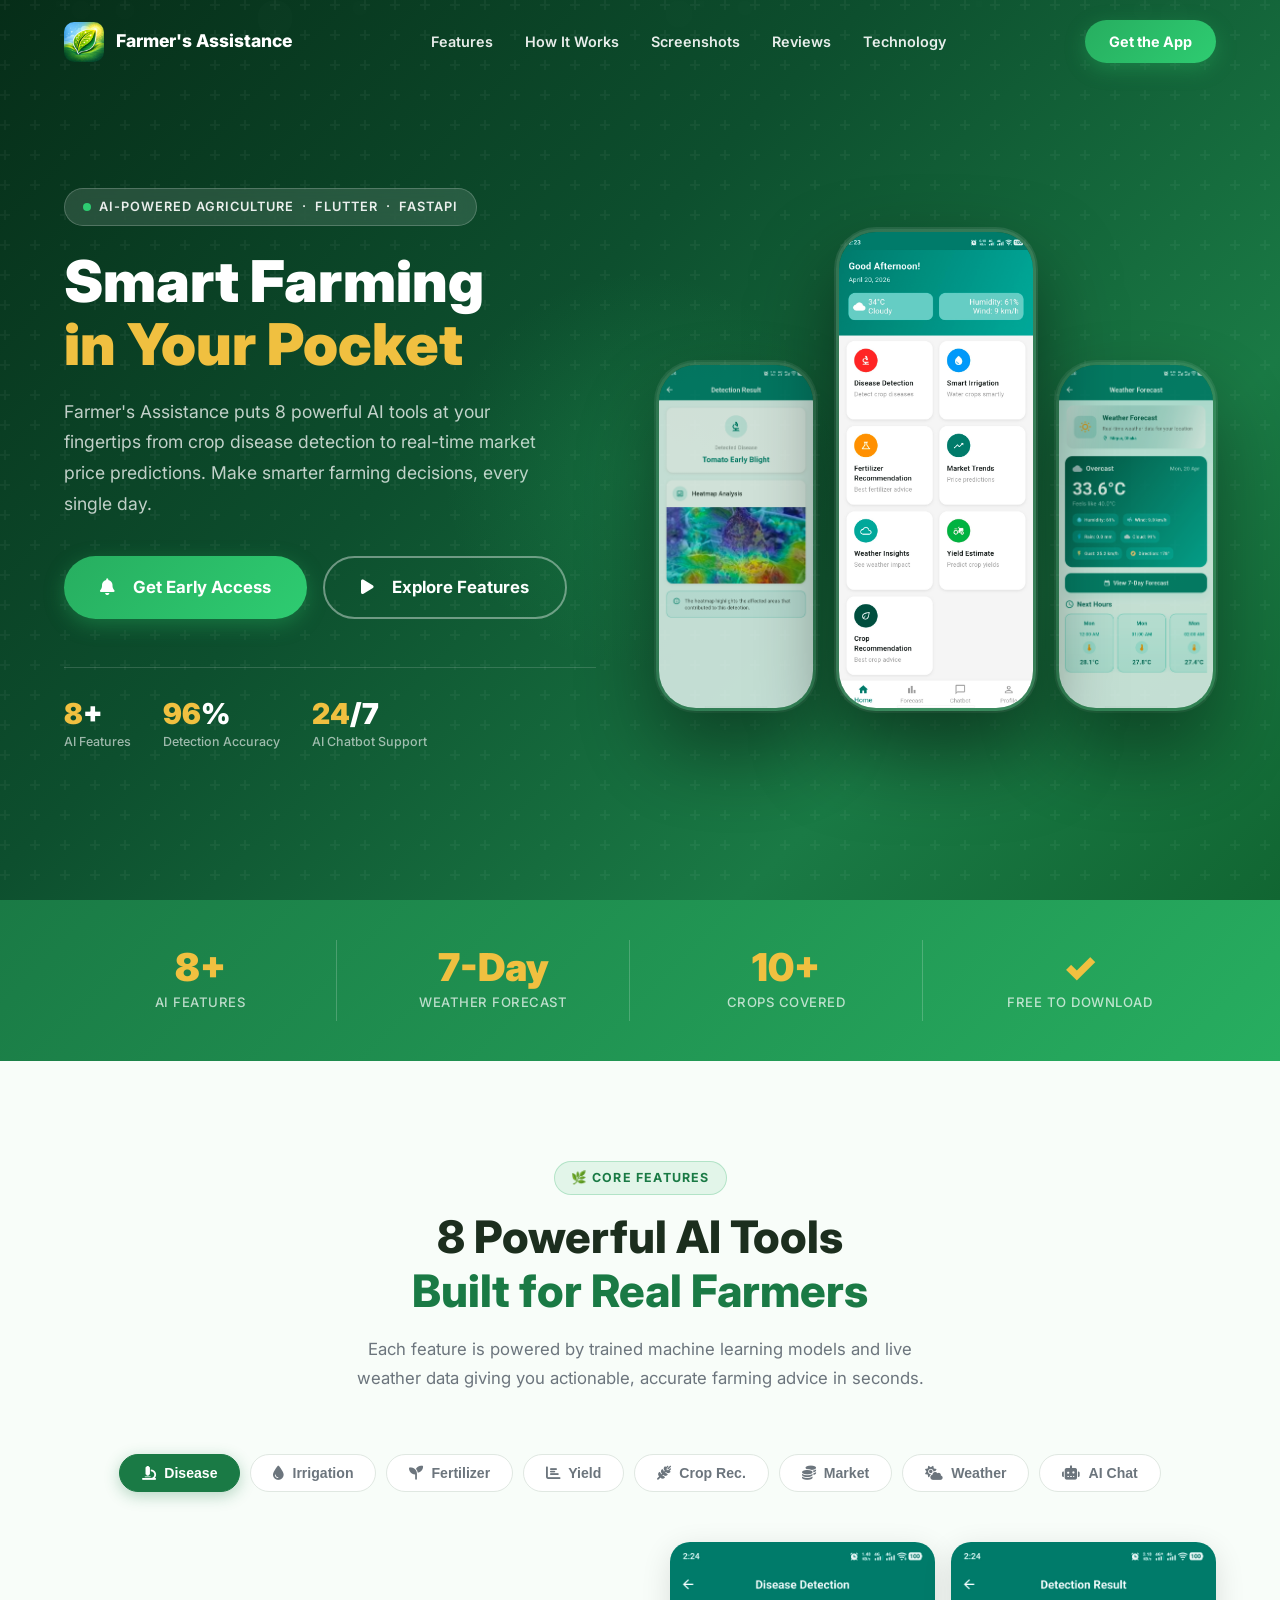
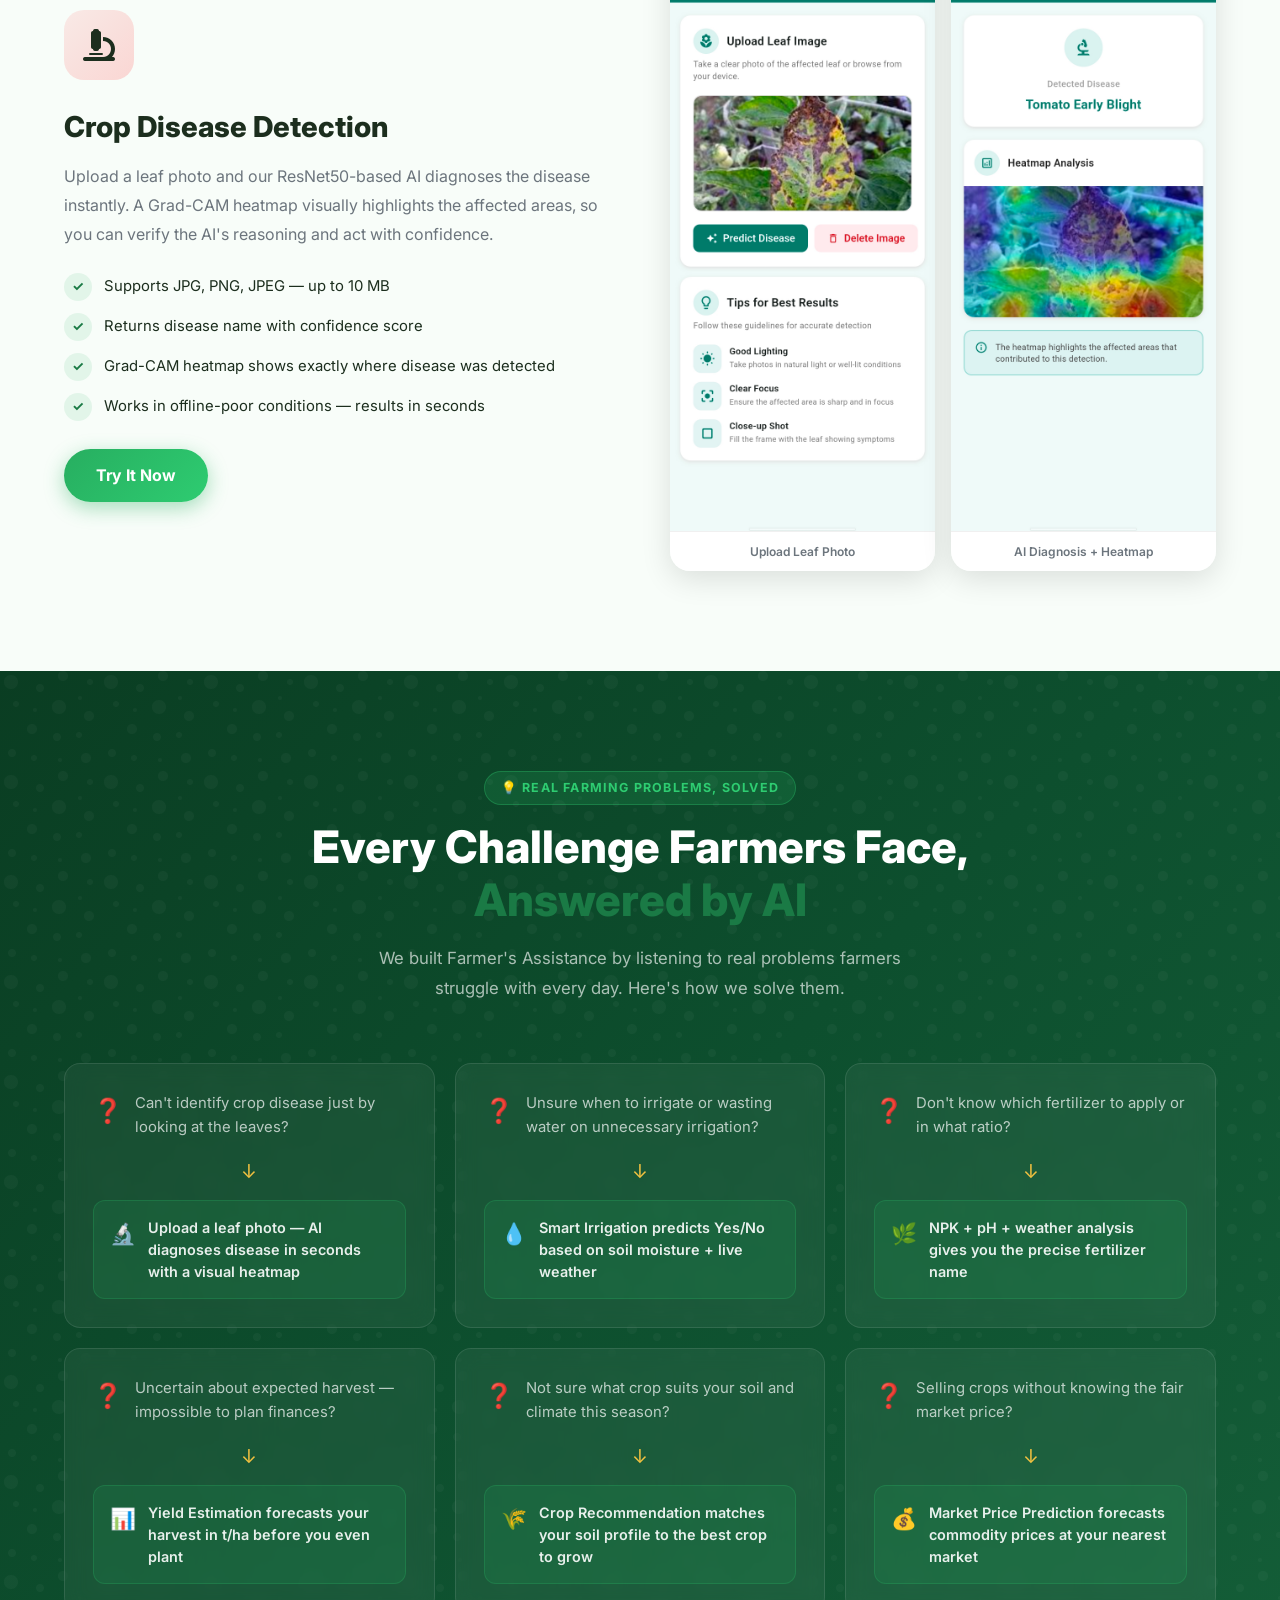
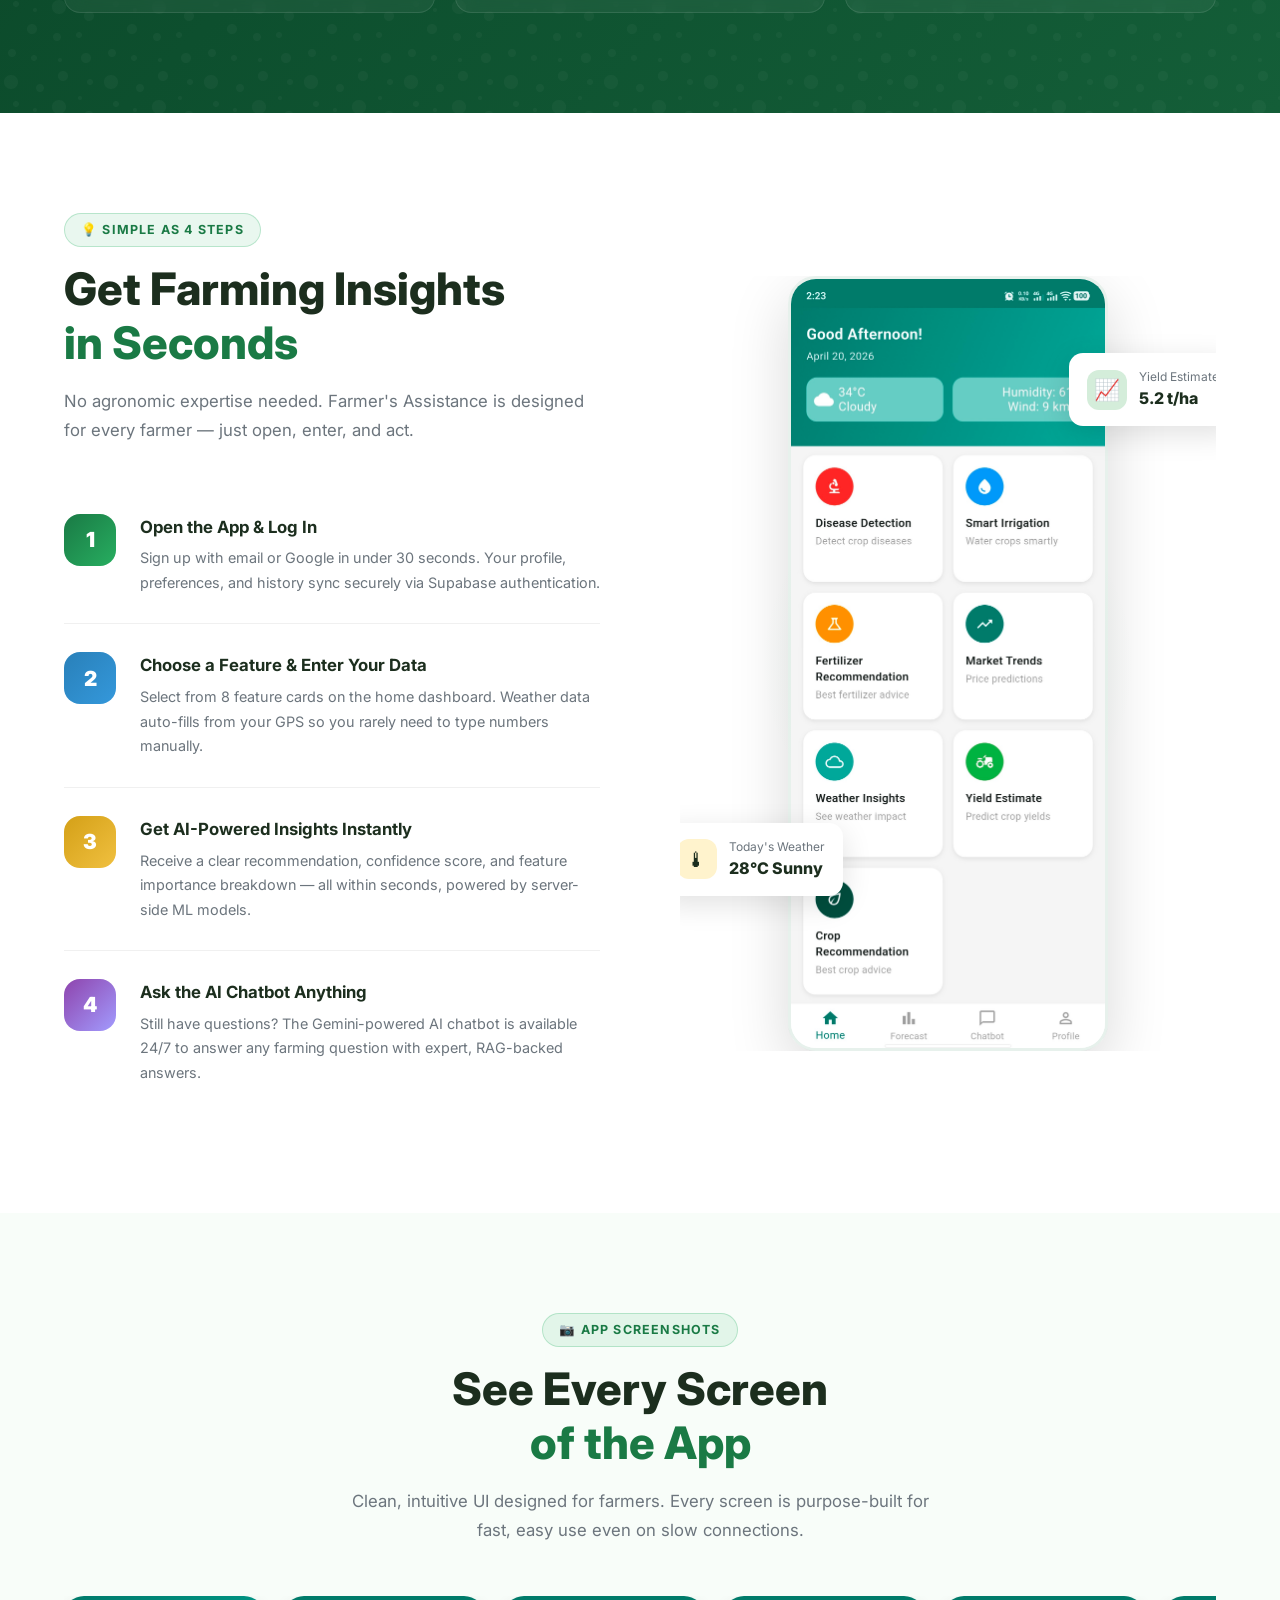
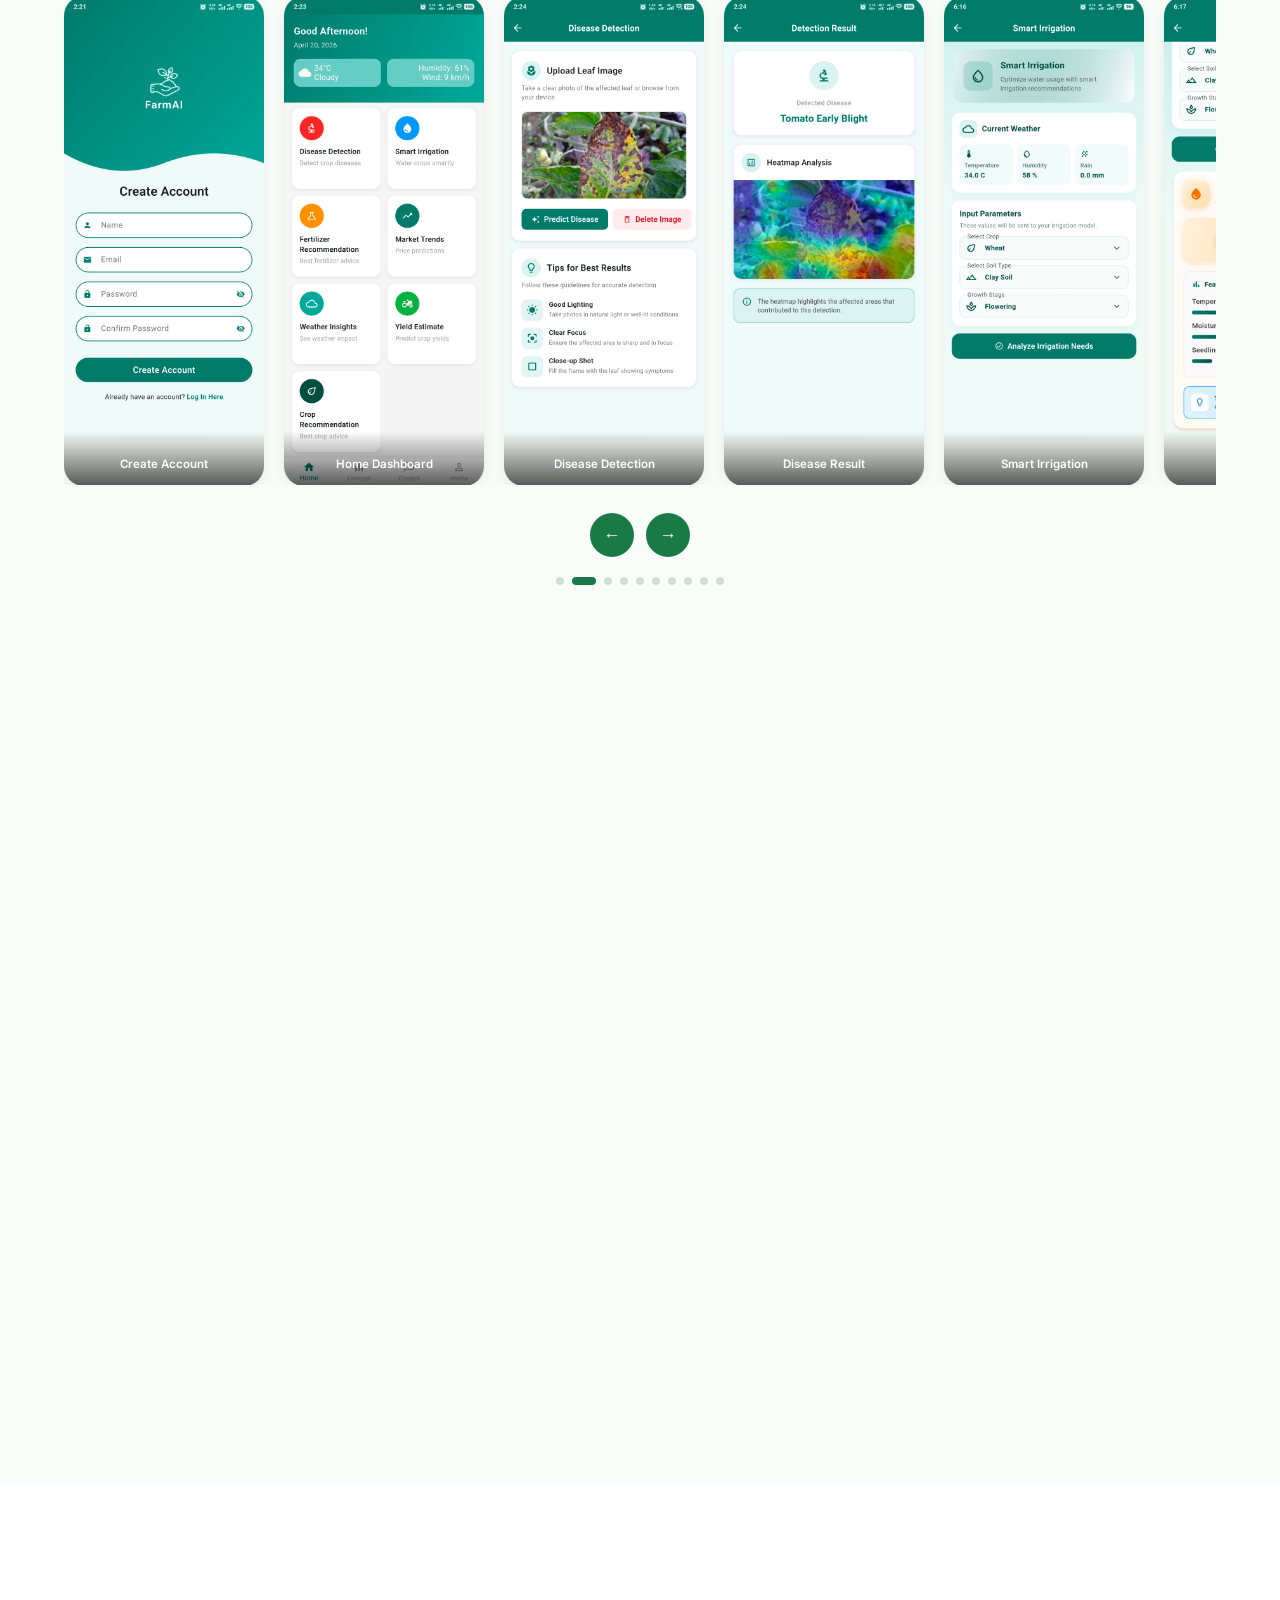
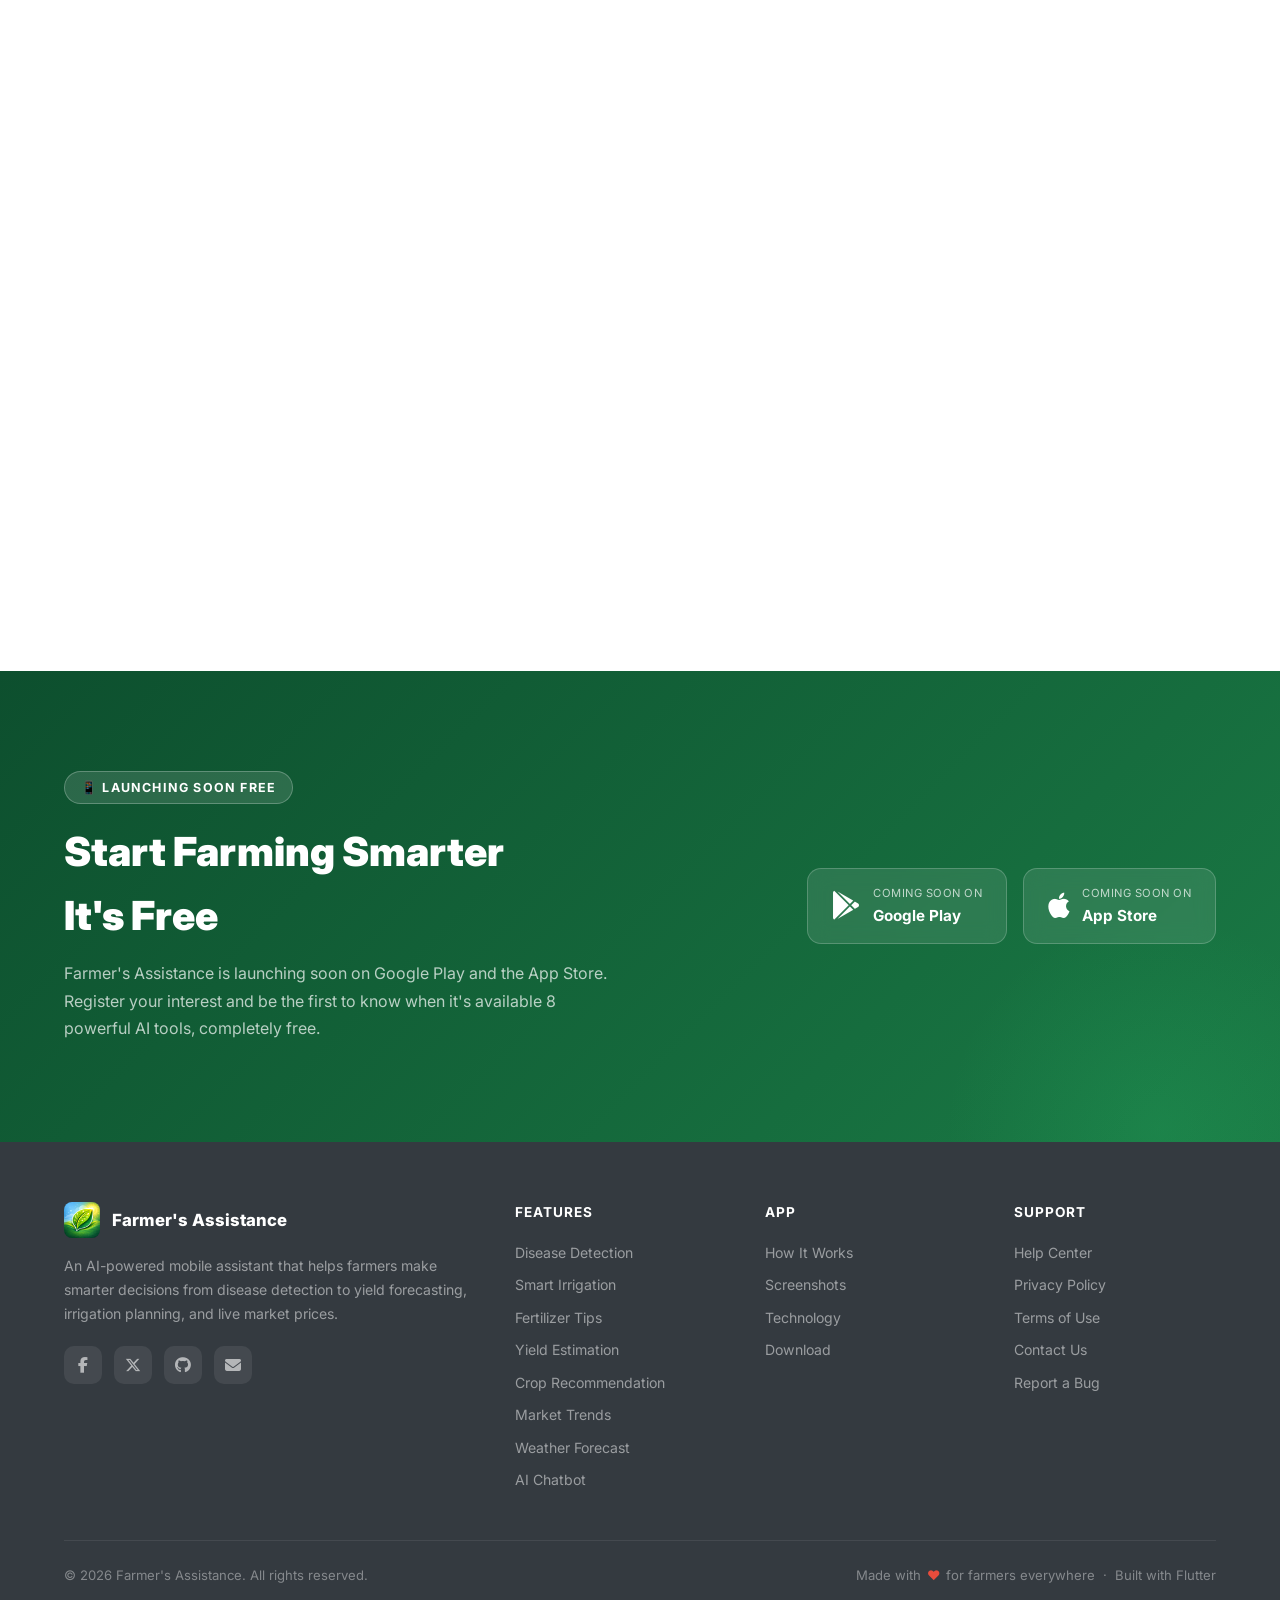
==== commit 90ced4c5: "Enhance index.html with Open Graph and Twitter Card metadata, add testimonials section, and update v" ====
--- a/index.html
+++ b/index.html
@@ -4,6 +4,17 @@
   <meta charset="UTF-8" />
   <meta name="viewport" content="width=device-width, initial-scale=1.0" />
   <meta name="description" content="Farmer's Assistance — AI-powered mobile app for smart farming. Disease detection, irrigation, fertilizer, yield, crop & market insights powered by machine learning." />
+  <meta name="theme-color" content="#1a7a45" />
+  <!-- Open Graph -->
+  <meta property="og:type" content="website" />
+  <meta property="og:title" content="Farmer's Assistance — AI-Powered Smart Farming App" />
+  <meta property="og:description" content="8 powerful AI tools for real farmers — disease detection, smart irrigation, fertilizer advice, yield forecasting, market prices & more. Free to download." />
+  <meta property="og:image" content="assets/image/home_dashboard.jpeg" />
+  <!-- Twitter Card -->
+  <meta name="twitter:card" content="summary_large_image" />
+  <meta name="twitter:title" content="Farmer's Assistance — AI-Powered Smart Farming App" />
+  <meta name="twitter:description" content="8 powerful AI tools for real farmers — free to download." />
+  <meta name="twitter:image" content="assets/image/home_dashboard.jpeg" />
   <title>Farmer's Assistance — AI-Powered Smart Farming App</title>
   <link rel="icon" href="assets/app_icon/app_icon.png" />
   <link rel="preconnect" href="https://fonts.googleapis.com" />
@@ -26,6 +37,7 @@
         <li><a href="#features">Features</a></li>
         <li><a href="#how-it-works">How It Works</a></li>
         <li><a href="#gallery">Screenshots</a></li>
+        <li><a href="#testimonials">Reviews</a></li>
         <li><a href="#tech">Technology</a></li>
       </ul>
       <div class="nav-cta">
@@ -44,6 +56,7 @@
   <a href="#features">Features</a>
   <a href="#how-it-works">How It Works</a>
   <a href="#gallery">Screenshots</a>
+  <a href="#testimonials">Reviews</a>
   <a href="#tech">Technology</a>
   <a href="#cta" class="btn btn-primary">Get the App</a>
 </div>
@@ -66,11 +79,11 @@
           <span class="accent">in Your Pocket</span>
         </h1>
         <p class="hero-subtitle">
-          Farmer's Assistance puts 8 powerful AI tools at your fingertips — from crop disease detection to real-time market price predictions. Make smarter farming decisions, every single day.
+          Farmer's Assistance puts 8 powerful AI tools at your fingertips from crop disease detection to real-time market price predictions. Make smarter farming decisions, every single day.
         </p>
         <div class="hero-actions">
           <a href="#cta" class="btn btn-primary" style="font-size:1.05rem; padding:16px 36px;">
-            <i class="fa-solid fa-download"></i>&nbsp; Download Free
+            <i class="fa-solid fa-bell"></i>&nbsp; Get Early Access
           </a>
           <a href="#features" class="btn btn-outline" style="color:white; border-color:rgba(255,255,255,0.4); font-size:1.05rem; padding:16px 36px;">
             <i class="fa-solid fa-play"></i>&nbsp; Explore Features
@@ -117,8 +130,8 @@
   <div class="container">
     <div class="stats-grid">
       <div class="stat-item fade-up">
-        <div class="stat-number"><span data-target="100" data-suffix="">0</span><span>+</span></div>
-        <div class="stat-label">Countries Supported</div>
+        <div class="stat-number"><span data-target="8" data-suffix="">0</span><span>+</span></div>
+        <div class="stat-label">AI Features</div>
       </div>
       <div class="stat-item fade-up">
         <div class="stat-number"><span data-target="7" data-suffix="">0</span><span>-Day</span></div>
@@ -139,22 +152,22 @@
 <!-- ===== FEATURES SECTION ===== -->
 <section id="features">
   <div class="container">
-    <div class="features-header fade-up">
+    <div class="features-header text-center fade-up">
       <span class="section-badge">&#127807; Core Features</span>
       <h2 class="section-title">8 Powerful AI Tools<br><span>Built for Real Farmers</span></h2>
-      <p class="section-desc">Each feature is powered by trained machine learning models and live weather data — giving you actionable, accurate farming advice in seconds.</p>
+      <p class="section-desc">Each feature is powered by trained machine learning models and live weather data giving you actionable, accurate farming advice in seconds.</p>
     </div>
 
     <!-- Feature Tabs -->
-    <div class="features-tabs fade-up">
-      <button class="feat-tab active" data-target="feat-disease"><i class="fa-solid fa-microscope"></i> Disease</button>
-      <button class="feat-tab" data-target="feat-irrigation"><i class="fa-solid fa-droplet"></i> Irrigation</button>
-      <button class="feat-tab" data-target="feat-fertilizer"><i class="fa-solid fa-seedling"></i> Fertilizer</button>
-      <button class="feat-tab" data-target="feat-yield"><i class="fa-solid fa-chart-bar"></i> Yield</button>
-      <button class="feat-tab" data-target="feat-crop"><i class="fa-solid fa-wheat-awn"></i> Crop Rec.</button>
-      <button class="feat-tab" data-target="feat-market"><i class="fa-solid fa-coins"></i> Market</button>
-      <button class="feat-tab" data-target="feat-weather"><i class="fa-solid fa-cloud-sun"></i> Weather</button>
-      <button class="feat-tab" data-target="feat-chatbot"><i class="fa-solid fa-robot"></i> AI Chat</button>
+    <div class="features-tabs fade-up" role="tablist" aria-label="App Features">
+      <button class="feat-tab active" data-target="feat-disease" role="tab" aria-selected="true" aria-controls="feat-disease"><i class="fa-solid fa-microscope"></i> Disease</button>
+      <button class="feat-tab" data-target="feat-irrigation" role="tab" aria-selected="false" aria-controls="feat-irrigation"><i class="fa-solid fa-droplet"></i> Irrigation</button>
+      <button class="feat-tab" data-target="feat-fertilizer" role="tab" aria-selected="false" aria-controls="feat-fertilizer"><i class="fa-solid fa-seedling"></i> Fertilizer</button>
+      <button class="feat-tab" data-target="feat-yield" role="tab" aria-selected="false" aria-controls="feat-yield"><i class="fa-solid fa-chart-bar"></i> Yield</button>
+      <button class="feat-tab" data-target="feat-crop" role="tab" aria-selected="false" aria-controls="feat-crop"><i class="fa-solid fa-wheat-awn"></i> Crop Rec.</button>
+      <button class="feat-tab" data-target="feat-market" role="tab" aria-selected="false" aria-controls="feat-market"><i class="fa-solid fa-coins"></i> Market</button>
+      <button class="feat-tab" data-target="feat-weather" role="tab" aria-selected="false" aria-controls="feat-weather"><i class="fa-solid fa-cloud-sun"></i> Weather</button>
+      <button class="feat-tab" data-target="feat-chatbot" role="tab" aria-selected="false" aria-controls="feat-chatbot"><i class="fa-solid fa-robot"></i> AI Chat</button>
     </div>
 
     <!-- Feature 1: Disease Detection -->
@@ -371,7 +384,7 @@
 <!-- ===== PROBLEM → SOLUTION ===== -->
 <section id="problems">
   <div class="container">
-    <div class="problems-header fade-up">
+    <div class="problems-header text-center fade-up">
       <span class="section-badge">&#128161; Real Farming Problems, Solved</span>
       <h2 class="section-title">Every Challenge Farmers Face,<br><span>Answered by AI</span></h2>
       <p class="section-desc">We built Farmer's Assistance by listening to real problems farmers struggle with every day. Here's how we solve them.</p>
@@ -419,7 +432,7 @@
       <!-- Steps -->
       <div>
         <div class="fade-up">
-          <span class="section-badge">&#128161; Simple as 3 Steps</span>
+          <span class="section-badge">&#128161; Simple as 4 Steps</span>
           <h2 class="section-title">Get Farming Insights<br><span>in Seconds</span></h2>
           <p class="section-desc" style="margin-bottom:40px;">No agronomic expertise needed. Farmer's Assistance is designed for every farmer — just open, enter, and act.</p>
         </div>
@@ -435,7 +448,7 @@
             <div class="step-num" style="background:linear-gradient(135deg,#2980b9,#3498db);">2</div>
             <div class="step-content">
               <h4>Choose a Feature & Enter Your Data</h4>
-              <p>Select from 7 feature cards on the home dashboard. Weather data auto-fills from your GPS so you rarely need to type numbers manually.</p>
+              <p>Select from 8 feature cards on the home dashboard. Weather data auto-fills from your GPS so you rarely need to type numbers manually.</p>
             </div>
           </div>
           <div class="step-item fade-up">
@@ -484,7 +497,7 @@
 <!-- ===== SCREENSHOTS GALLERY ===== -->
 <section id="gallery">
   <div class="container">
-    <div class="gallery-header fade-up">
+    <div class="gallery-header text-center fade-up">
       <span class="section-badge">&#128247; App Screenshots</span>
       <h2 class="section-title">See Every Screen<br><span>of the App</span></h2>
       <p class="section-desc">Clean, intuitive UI designed for farmers. Every screen is purpose-built for fast, easy use even on slow connections.</p>
@@ -592,10 +605,56 @@
   </div>
 </section>
 
+<!-- ===== TESTIMONIALS ===== -->
+<section id="testimonials">
+  <div class="container">
+    <div class="testimonials-header text-center fade-up">
+      <span class="section-badge">&#11088; Farmer Stories</span>
+      <h2 class="section-title">Trusted by Farmers<br><span>Across Bangladesh</span></h2>
+      <p class="section-desc">Real feedback from farmers who use Farmer's Assistance in their daily work.</p>
+    </div>
+    <div class="testimonials-grid">
+      <div class="testimonial-card fade-up">
+        <div class="testimonial-stars">&#9733;&#9733;&#9733;&#9733;&#9733;</div>
+        <p class="testimonial-text">"The disease detection feature saved my entire tomato harvest. I uploaded a leaf photo and within seconds I knew it was early blight — I treated it the same day before it spread."</p>
+        <div class="testimonial-author">
+          <div class="author-avatar" style="background:linear-gradient(135deg,#1a7a45,#27ae60);">R</div>
+          <div>
+            <div class="author-name">Rahim Uddin</div>
+            <div class="author-role">Vegetable Farmer, Rajshahi</div>
+          </div>
+        </div>
+      </div>
+      <div class="testimonial-card fade-up">
+        <div class="testimonial-stars">&#9733;&#9733;&#9733;&#9733;&#9733;</div>
+        <p class="testimonial-text">"Market price prediction helped me decide when to sell my rice. I waited three extra days after seeing the forecast and got a much better price. This app pays for itself."</p>
+        <div class="testimonial-author">
+          <div class="author-avatar" style="background:linear-gradient(135deg,#2980b9,#3498db);">K</div>
+          <div>
+            <div class="author-name">Karim Hossain</div>
+            <div class="author-role">Rice Farmer, Sylhet</div>
+          </div>
+        </div>
+      </div>
+      <div class="testimonial-card fade-up">
+        <div class="testimonial-stars">&#9733;&#9733;&#9733;&#9733;&#9733;</div>
+        <p class="testimonial-text">"Smart Irrigation tells me exactly when my fields need water. I've cut my water usage significantly while my yield improved. The AI chatbot answers every question I have about my crops."</p>
+        <div class="testimonial-author">
+          <div class="author-avatar" style="background:linear-gradient(135deg,#d4a017,#f0c040);">F</div>
+          <div>
+            <div class="author-name">Fatema Begum</div>
+            <div class="author-role">Mixed Crop Farmer, Mymensingh</div>
+          </div>
+        </div>
+      </div>
+    </div>
+  </div>
+</section>
+
 <!-- ===== TECHNOLOGY ===== -->
 <section id="tech">
   <div class="container">
-    <div class="tech-header fade-up">
+    <div class="tech-header text-center fade-up">
       <span class="section-badge">&#9889; Powered By</span>
       <h2 class="section-title">Enterprise-Grade<br><span>Technology Stack</span></h2>
       <p class="section-desc">Built on proven, production-ready frameworks so Farmer's Assistance is fast, secure, and always available.</p>
@@ -671,26 +730,26 @@
     <div class="cta-inner">
       <div>
         <div class="section-badge" style="background:rgba(255,255,255,0.12);color:white;border-color:rgba(255,255,255,0.25);">
-          &#128241; Free Download
-        </div>
-        <h2 class="cta-title">Start Farming Smarter<br>Today — It's Free</h2>
-        <p class="cta-desc">Join thousands of farmers who are already using AI to grow more, waste less, and earn more. Download Farmer's Assistance and get 8 powerful tools in one app.</p>
+          &#128241; Launching Soon Free
+        </div>
+        <h2 class="cta-title">Start Farming Smarter<br>It's Free</h2>
+        <p class="cta-desc">Farmer's Assistance is launching soon on Google Play and the App Store. Register your interest and be the first to know when it's available 8 powerful AI tools, completely free.</p>
       </div>
       <div class="cta-app-links">
-        <div class="store-btn">
+        <a href="#" class="store-btn store-btn-soon" aria-label="Google Play — Coming Soon">
           <div class="store-btn-icon"><i class="fa-brands fa-google-play"></i></div>
           <div>
-            <div class="store-btn-sub">GET IT ON</div>
+            <div class="store-btn-sub">COMING SOON ON</div>
             <div class="store-btn-name">Google Play</div>
           </div>
-        </div>
-        <div class="store-btn">
+        </a>
+        <a href="#" class="store-btn store-btn-soon" aria-label="App Store — Coming Soon">
           <div class="store-btn-icon"><i class="fa-brands fa-apple"></i></div>
           <div>
-            <div class="store-btn-sub">DOWNLOAD ON THE</div>
+            <div class="store-btn-sub">COMING SOON ON</div>
             <div class="store-btn-name">App Store</div>
           </div>
-        </div>
+        </a>
       </div>
     </div>
   </div>
@@ -705,12 +764,12 @@
           <img src="assets/app_icon/app_icon.png" alt="Logo" class="footer-logo" />
           <span class="footer-brand-name">Farmer's Assistance</span>
         </div>
-        <p class="footer-brand-desc">An AI-powered mobile assistant that helps farmers make smarter decisions — from disease detection to yield forecasting, irrigation planning, and live market prices.</p>
+        <p class="footer-brand-desc">An AI-powered mobile assistant that helps farmers make smarter decisions from disease detection to yield forecasting, irrigation planning, and live market prices.</p>
         <div class="footer-social">
-          <a href="#" class="social-link" aria-label="Facebook"><i class="fa-brands fa-facebook-f"></i></a>
-          <a href="#" class="social-link" aria-label="Twitter"><i class="fa-brands fa-x-twitter"></i></a>
-          <a href="#" class="social-link" aria-label="GitHub"><i class="fa-brands fa-github"></i></a>
-          <a href="#" class="social-link" aria-label="Email"><i class="fa-solid fa-envelope"></i></a>
+          <a href="#" class="social-link" aria-label="Facebook" rel="noopener noreferrer"><i class="fa-brands fa-facebook-f"></i></a>
+          <a href="#" class="social-link" aria-label="Twitter" rel="noopener noreferrer"><i class="fa-brands fa-x-twitter"></i></a>
+          <a href="#" class="social-link" aria-label="GitHub" rel="noopener noreferrer"><i class="fa-brands fa-github"></i></a>
+          <a href="mailto:kawsermiah.cse@gmail.com" class="social-link" aria-label="Email"><i class="fa-solid fa-envelope"></i></a>
         </div>
       </div>
       <div>
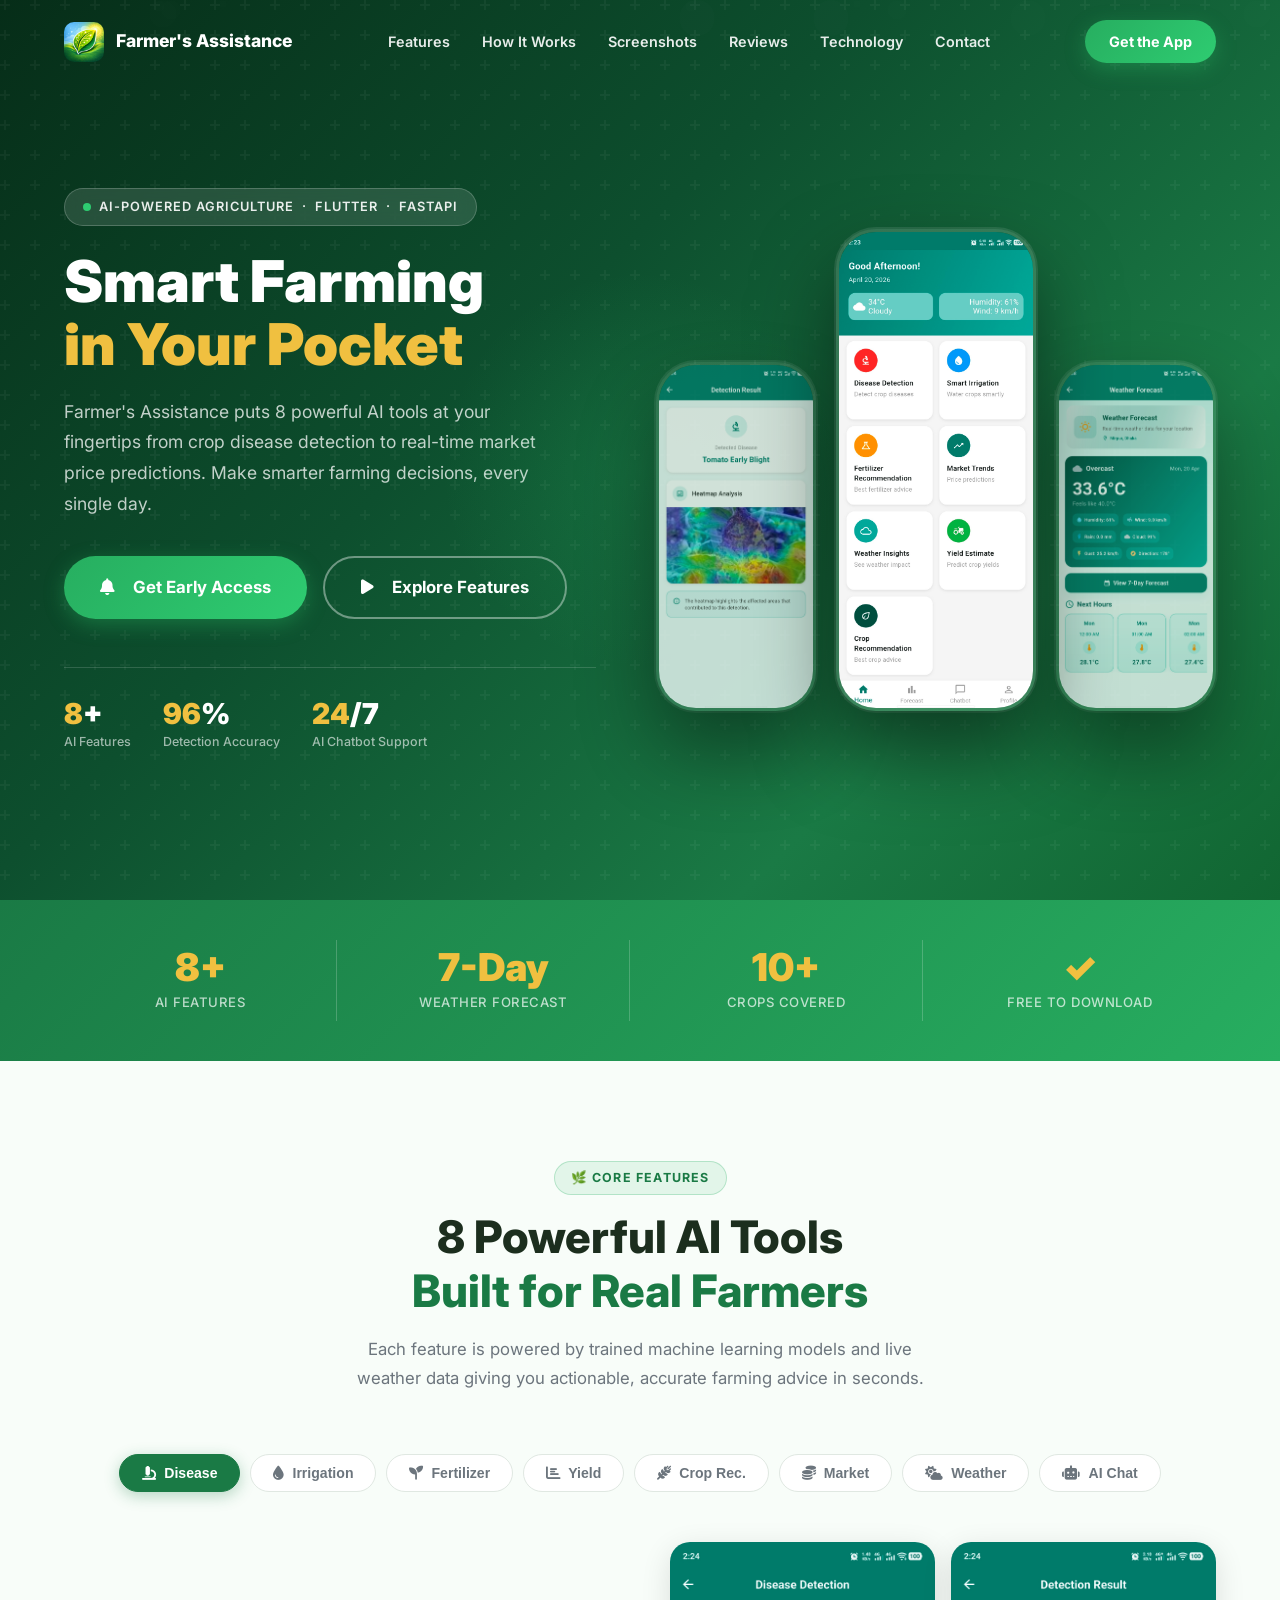
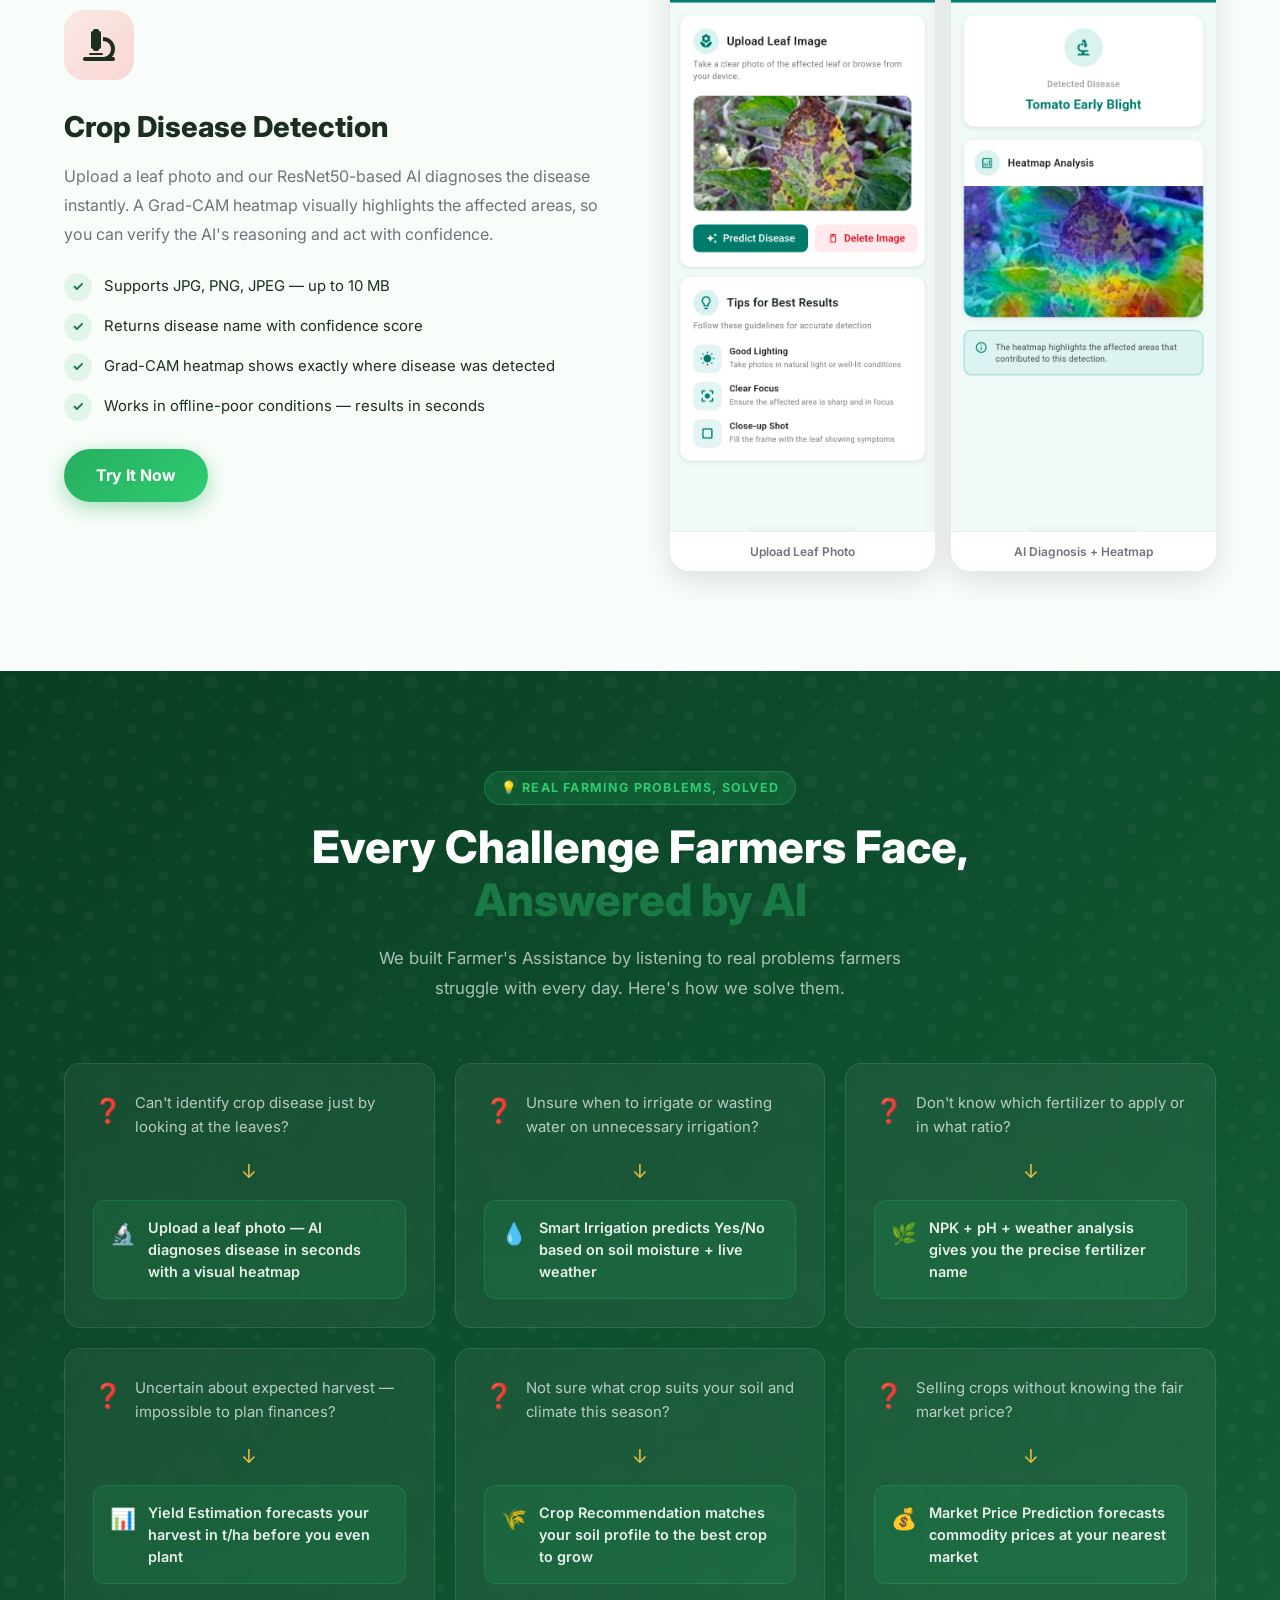
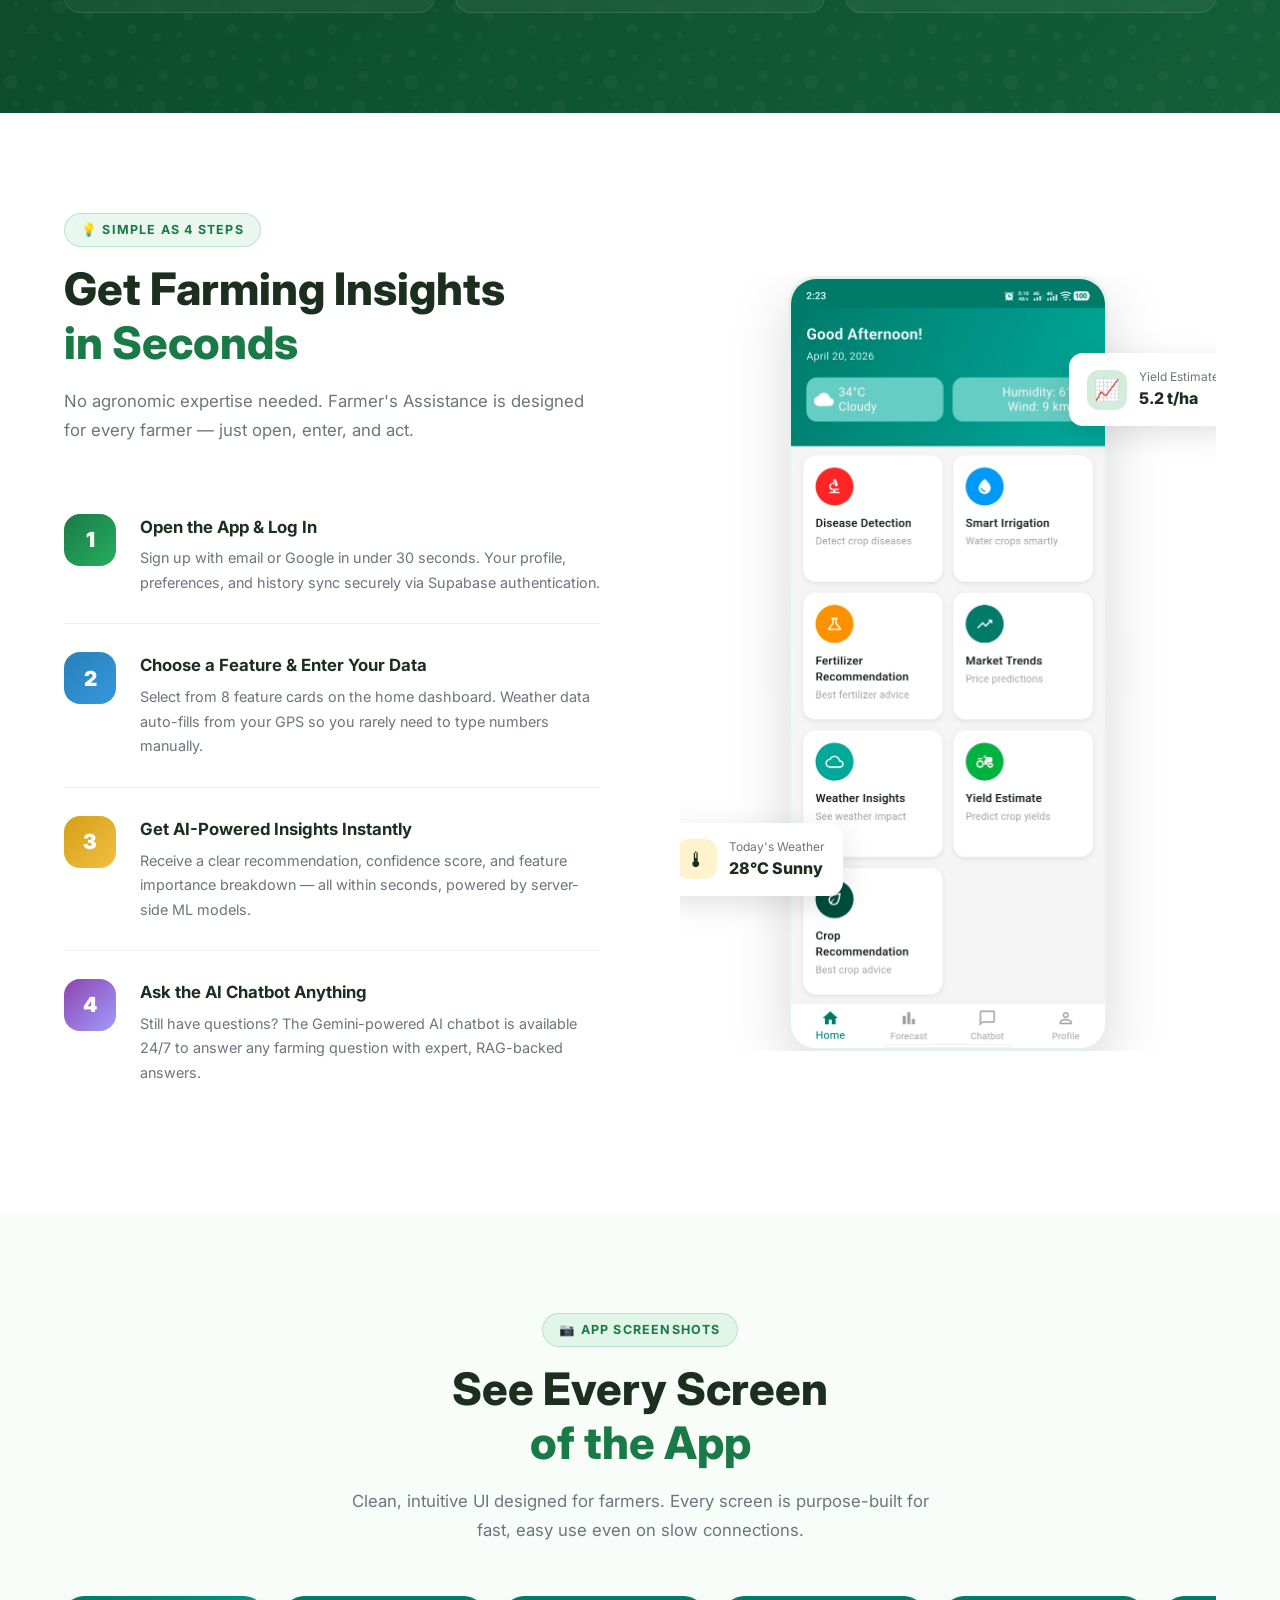
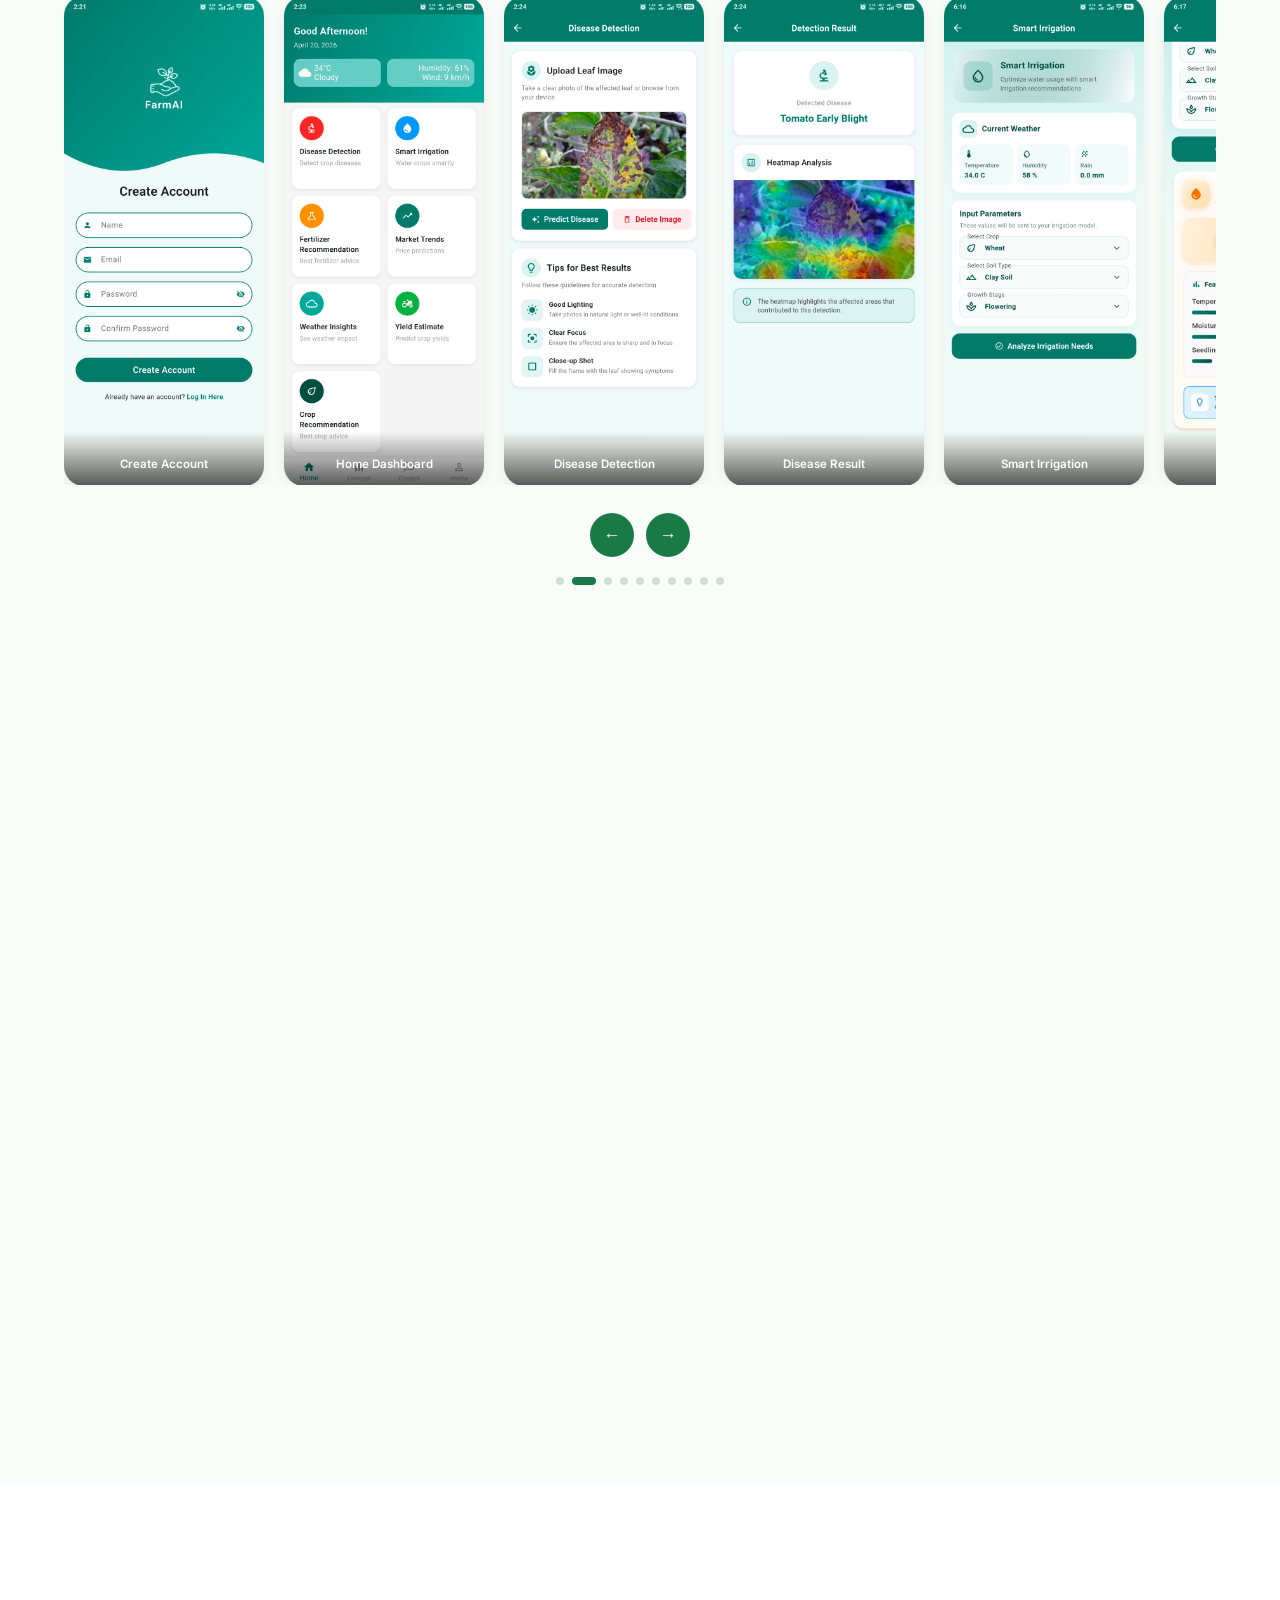
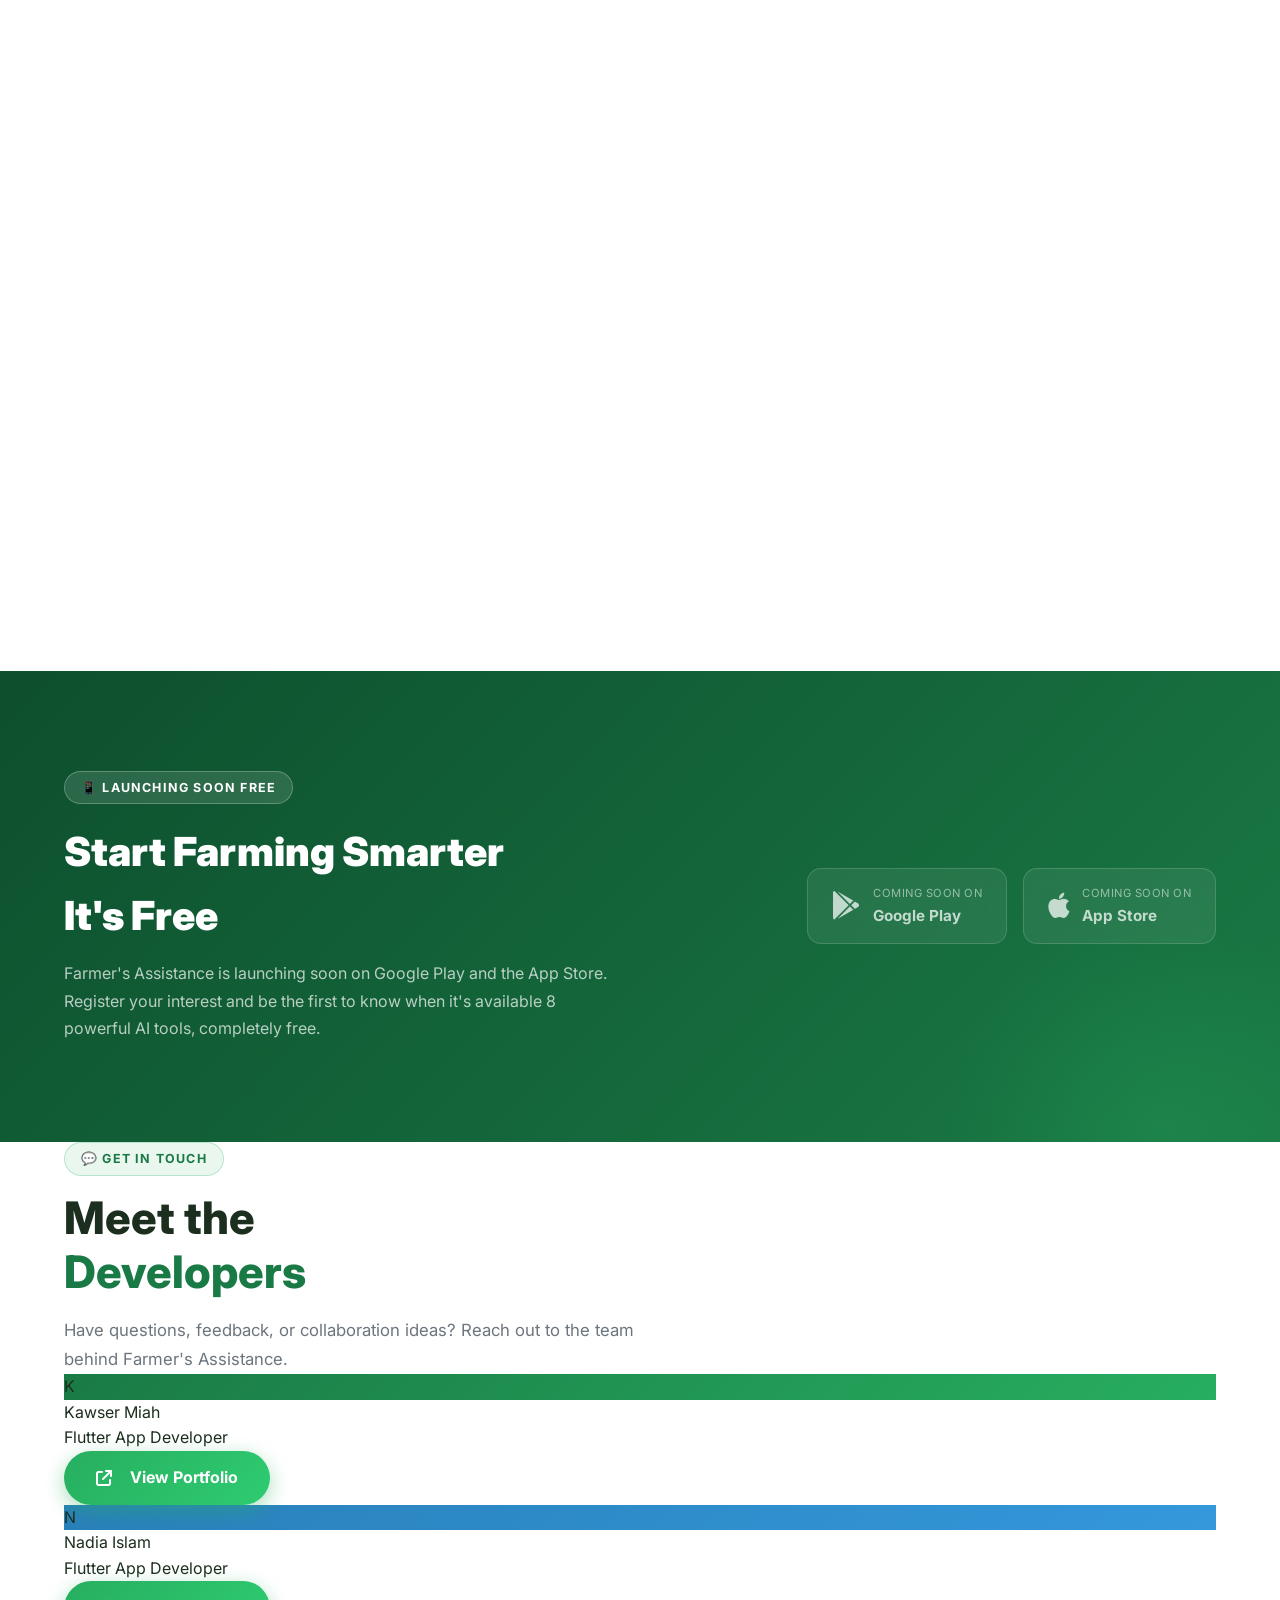
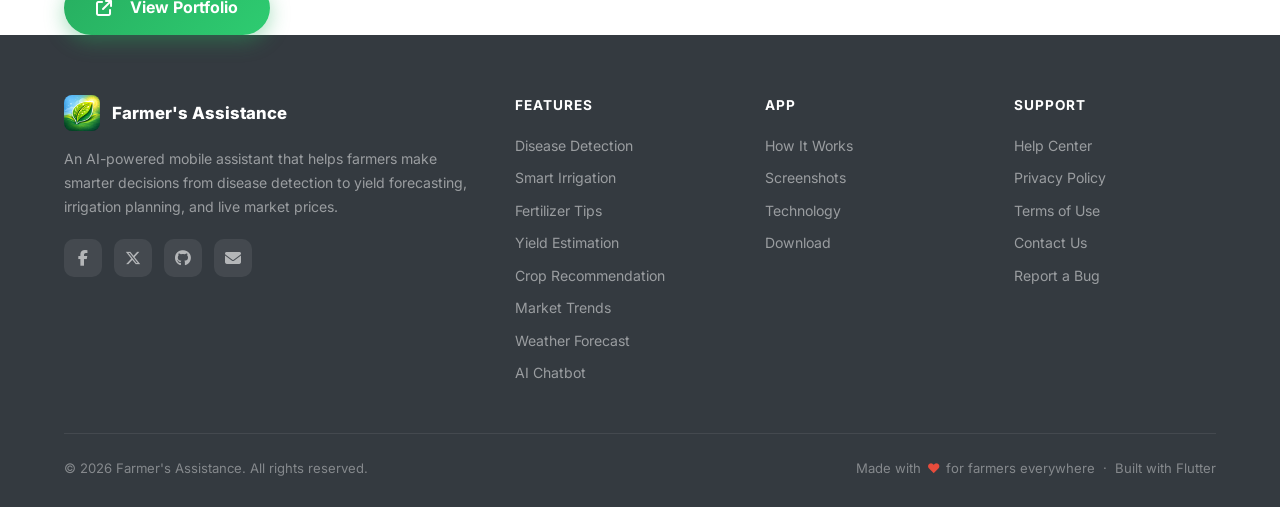
==== commit d600644d: "Add contact section with developer information and update navigation links" ====
--- a/index.html
+++ b/index.html
@@ -12,10 +12,10 @@
   <meta property="og:image" content="assets/image/home_dashboard.jpeg" />
   <!-- Twitter Card -->
   <meta name="twitter:card" content="summary_large_image" />
-  <meta name="twitter:title" content="Farmer's Assistance — AI-Powered Smart Farming App" />
+  <meta name="twitter:title" content="Farmer's Assistance AI-Powered Smart Farming App" />
   <meta name="twitter:description" content="8 powerful AI tools for real farmers — free to download." />
   <meta name="twitter:image" content="assets/image/home_dashboard.jpeg" />
-  <title>Farmer's Assistance — AI-Powered Smart Farming App</title>
+  <title>Farmer's Assistance AI-Powered Smart Farming App</title>
   <link rel="icon" href="assets/app_icon/app_icon.png" />
   <link rel="preconnect" href="https://fonts.googleapis.com" />
   <link rel="preconnect" href="https://fonts.gstatic.com" crossorigin />
@@ -39,6 +39,7 @@
         <li><a href="#gallery">Screenshots</a></li>
         <li><a href="#testimonials">Reviews</a></li>
         <li><a href="#tech">Technology</a></li>
+        <li><a href="#contact">Contact</a></li>
       </ul>
       <div class="nav-cta">
         <a href="#cta" class="btn btn-primary">Get the App</a>
@@ -58,6 +59,7 @@
   <a href="#gallery">Screenshots</a>
   <a href="#testimonials">Reviews</a>
   <a href="#tech">Technology</a>
+  <a href="#contact">Contact</a>
   <a href="#cta" class="btn btn-primary">Get the App</a>
 </div>
 
@@ -755,6 +757,42 @@
   </div>
 </section>
 
+<!-- ===== CONTACT US ===== -->
+<section id="contact">
+  <div class="container">
+    <div class="contact-header fade-up">
+      <span class="section-badge">&#128172; Get in Touch</span>
+      <h2 class="section-title">Meet the<br><span>Developers</span></h2>
+      <p class="section-desc">Have questions, feedback, or collaboration ideas? Reach out to the team behind Farmer's Assistance.</p>
+    </div>
+    <div class="contact-cards fade-up">
+
+      <div class="contact-card">
+        <div class="contact-avatar" style="background:linear-gradient(135deg,#1a7a45,#27ae60);">K</div>
+        <div class="contact-info">
+          <div class="contact-name">Kawser Miah</div>
+          <div class="contact-role">Flutter App Developer</div>
+        </div>
+        <a href="https://kawser.me" target="_blank" rel="noopener noreferrer" class="contact-link btn btn-primary">
+          <i class="fa-solid fa-arrow-up-right-from-square"></i>&nbsp; View Portfolio
+        </a>
+      </div>
+
+      <div class="contact-card">
+        <div class="contact-avatar" style="background:linear-gradient(135deg,#2980b9,#3498db);">N</div>
+        <div class="contact-info">
+          <div class="contact-name">Nadia Islam</div>
+          <div class="contact-role">Flutter App Developer</div>
+        </div>
+        <a href="https://nadiaislam.me" target="_blank" rel="noopener noreferrer" class="contact-link btn btn-primary">
+          <i class="fa-solid fa-arrow-up-right-from-square"></i>&nbsp; View Portfolio
+        </a>
+      </div>
+
+    </div>
+  </div>
+</section>
+
 <!-- ===== FOOTER ===== -->
 <footer>
   <div class="container">
@@ -800,7 +838,7 @@
           <a href="#">Help Center</a>
           <a href="#">Privacy Policy</a>
           <a href="#">Terms of Use</a>
-          <a href="#">Contact Us</a>
+          <a href="#contact">Contact Us</a>
           <a href="#">Report a Bug</a>
         </div>
       </div>
--- a/src/css/style.css
+++ b/src/css/style.css
@@ -701,6 +701,8 @@
 .store-btn-icon { font-size: 1.8rem; }
 .store-btn-sub { font-size: 0.7rem; opacity: 0.7; letter-spacing: 0.5px; }
 .store-btn-name { font-size: 0.95rem; font-weight: 700; margin-top: 1px; }
+.store-btn-soon { opacity: 0.75; cursor: default; pointer-events: none; }
+.store-btn-soon:hover { transform: none; background: rgba(255,255,255,0.1); border-color: rgba(255,255,255,0.2); }
 
 /* ===== FOOTER ===== */
 footer {
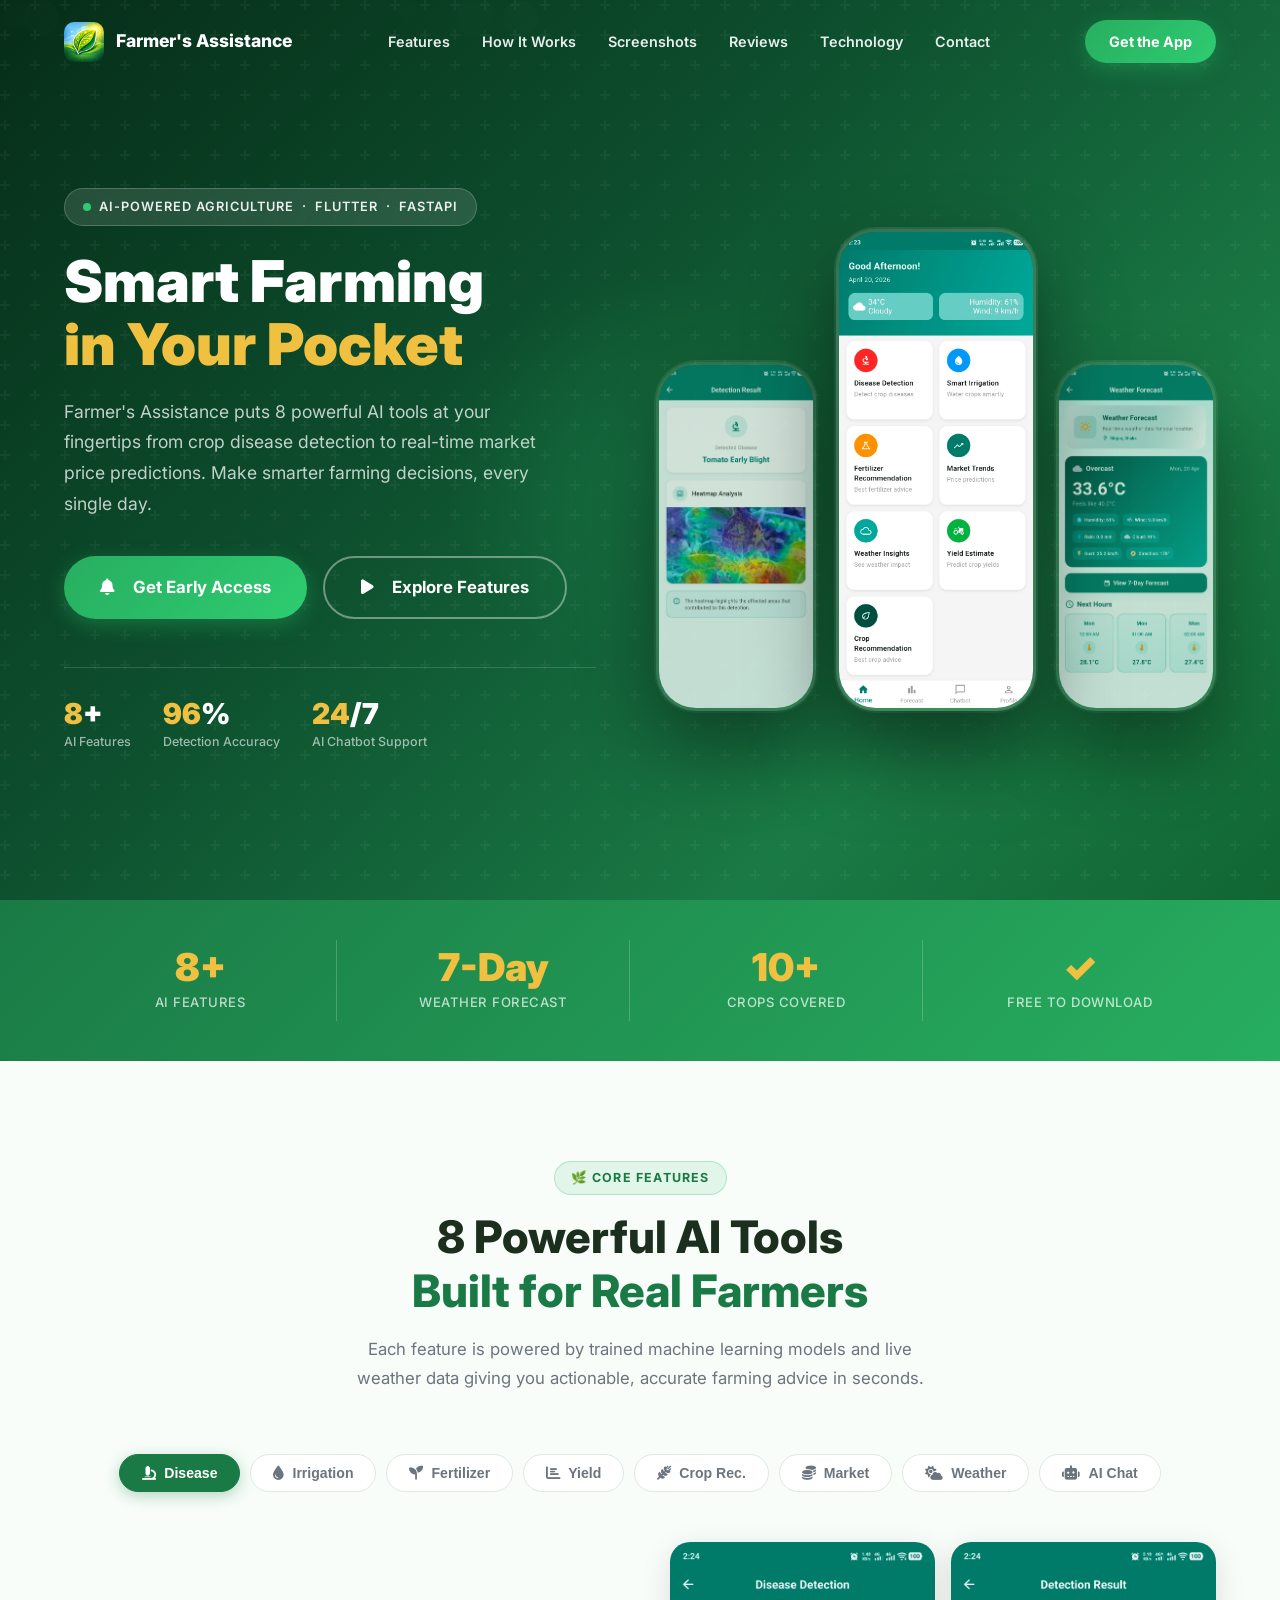
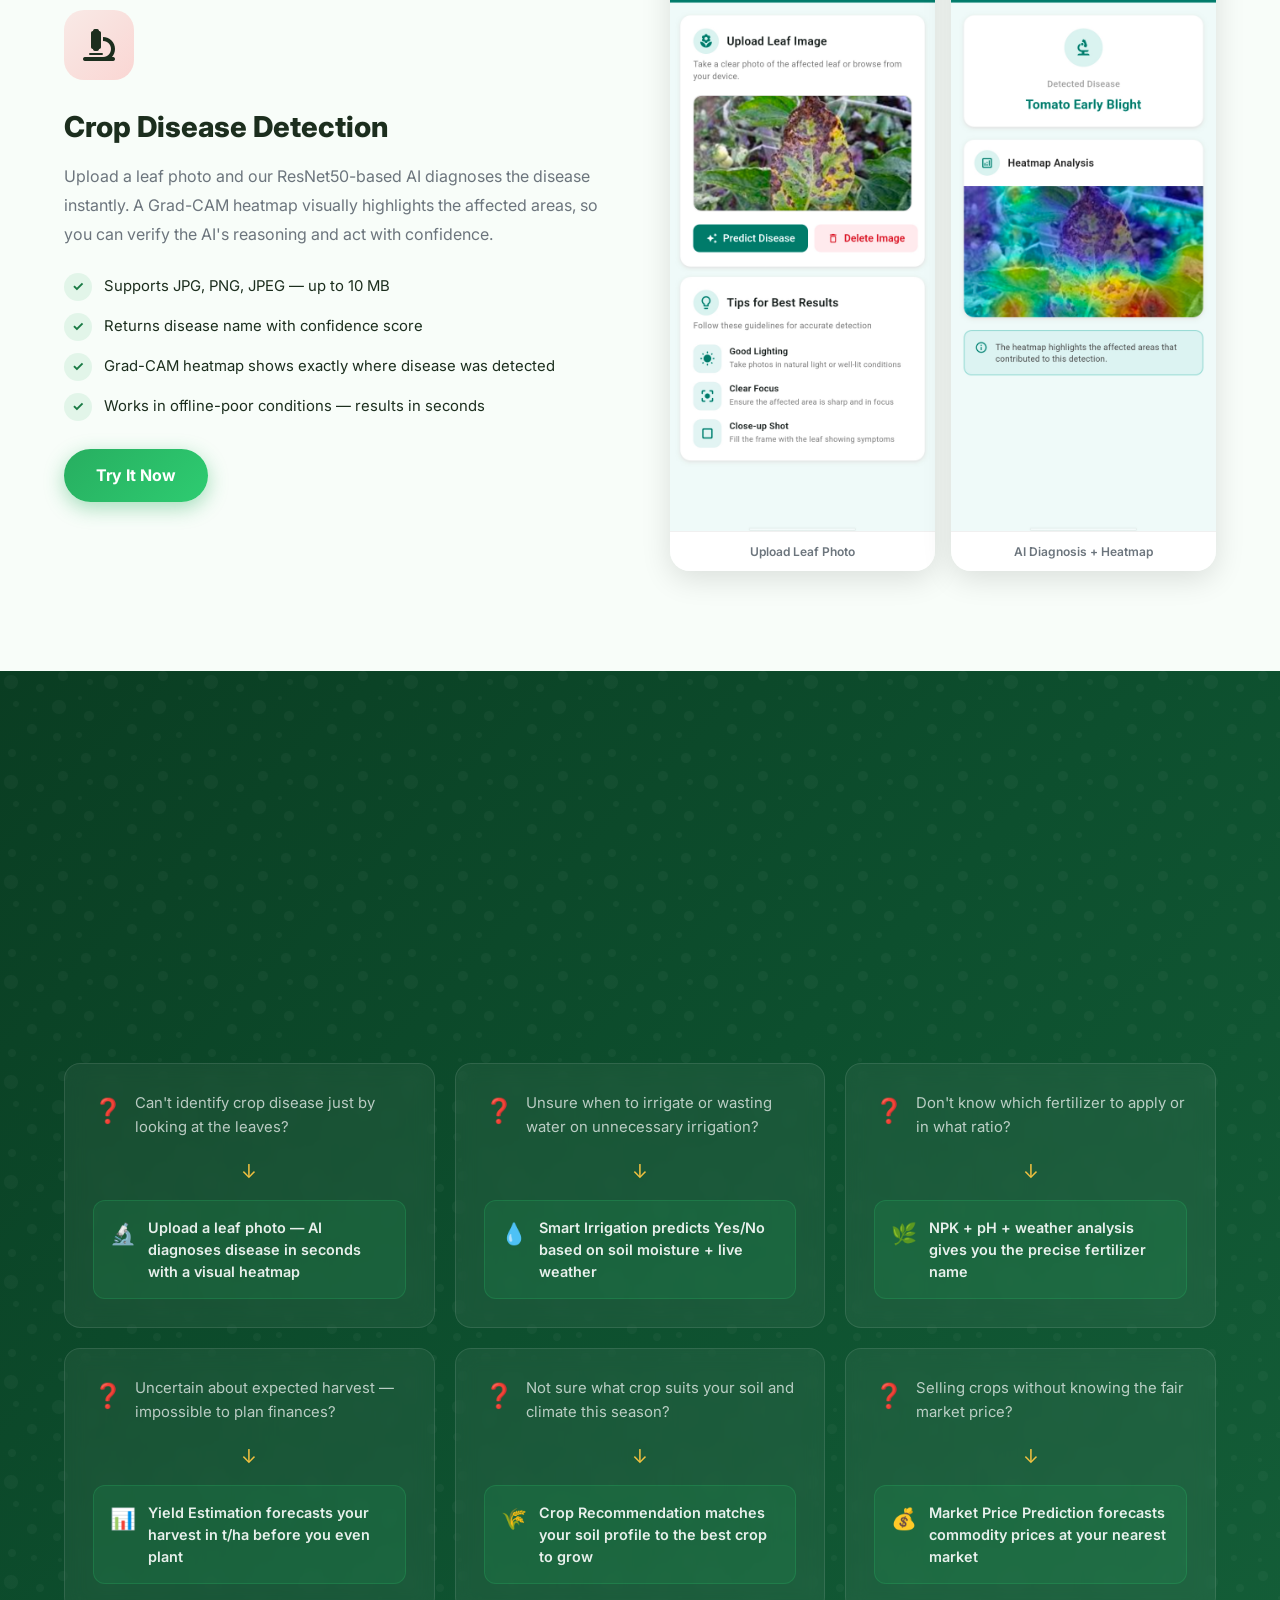
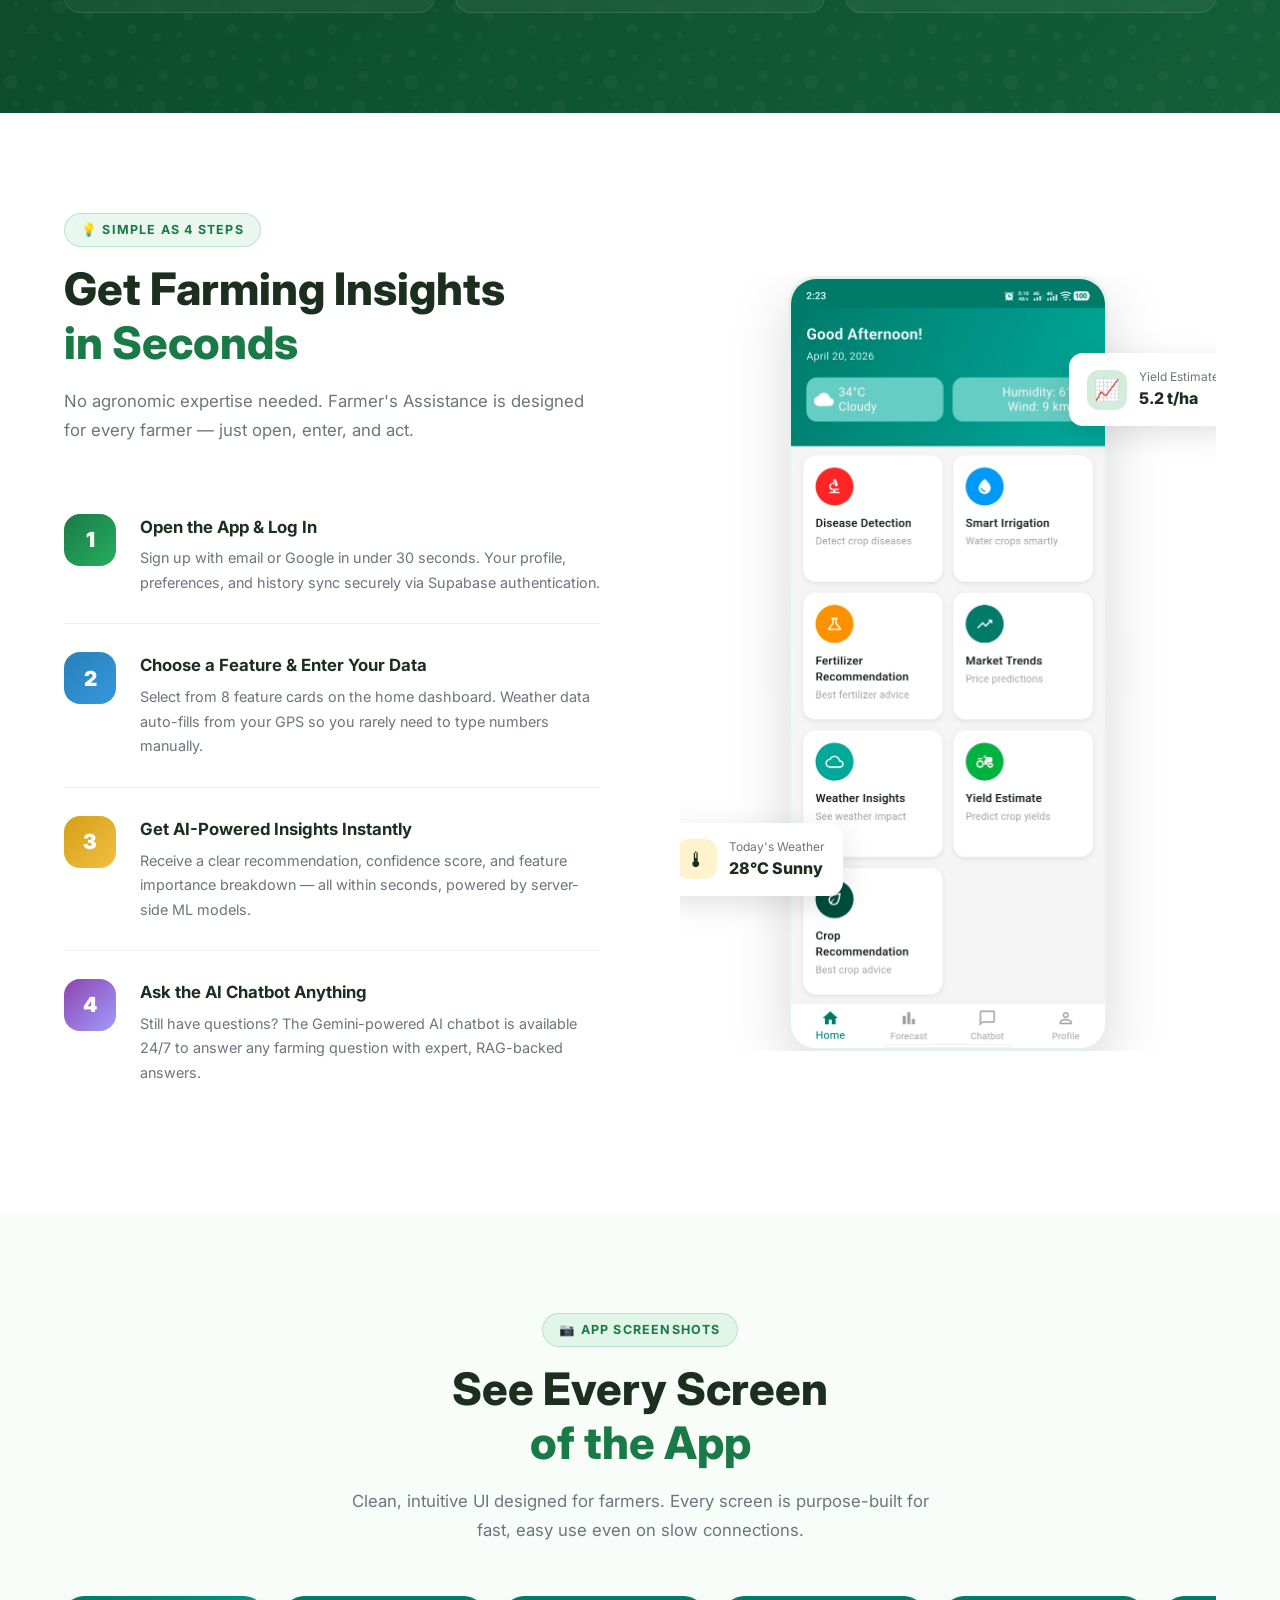
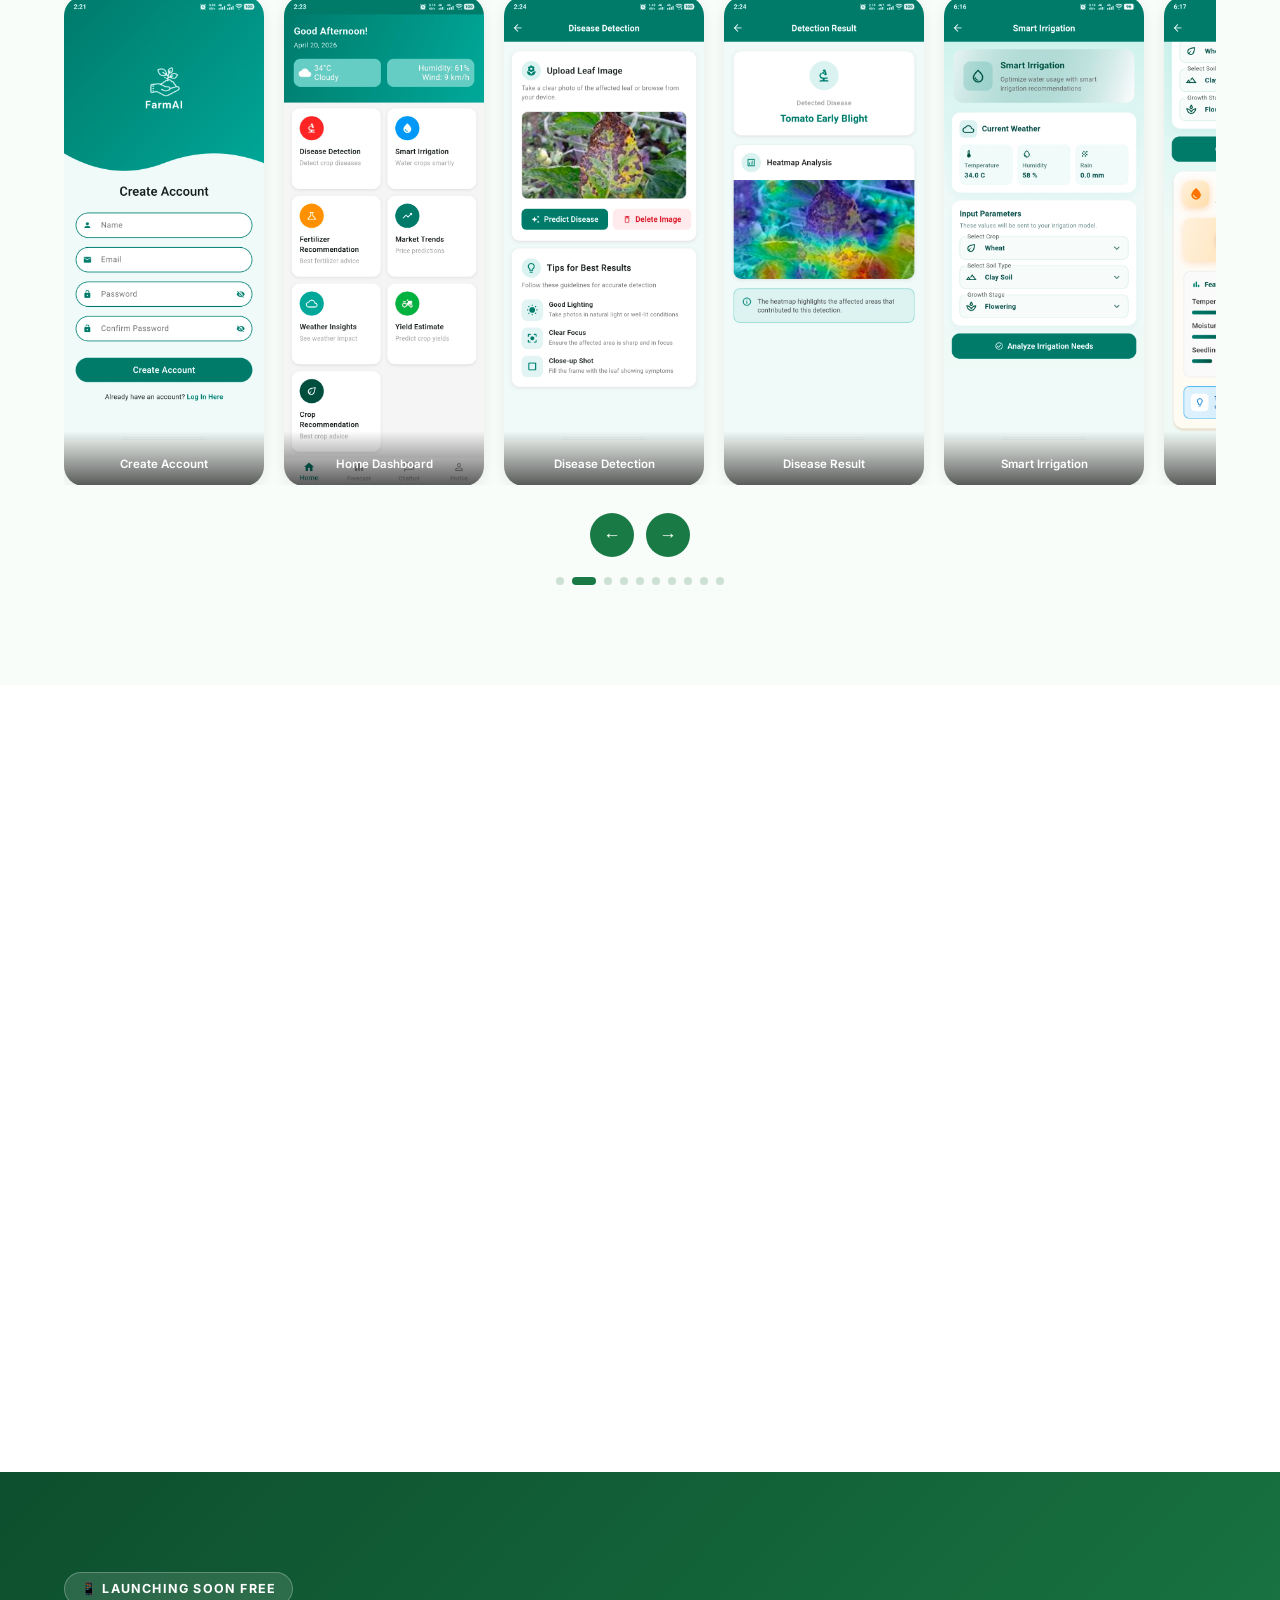
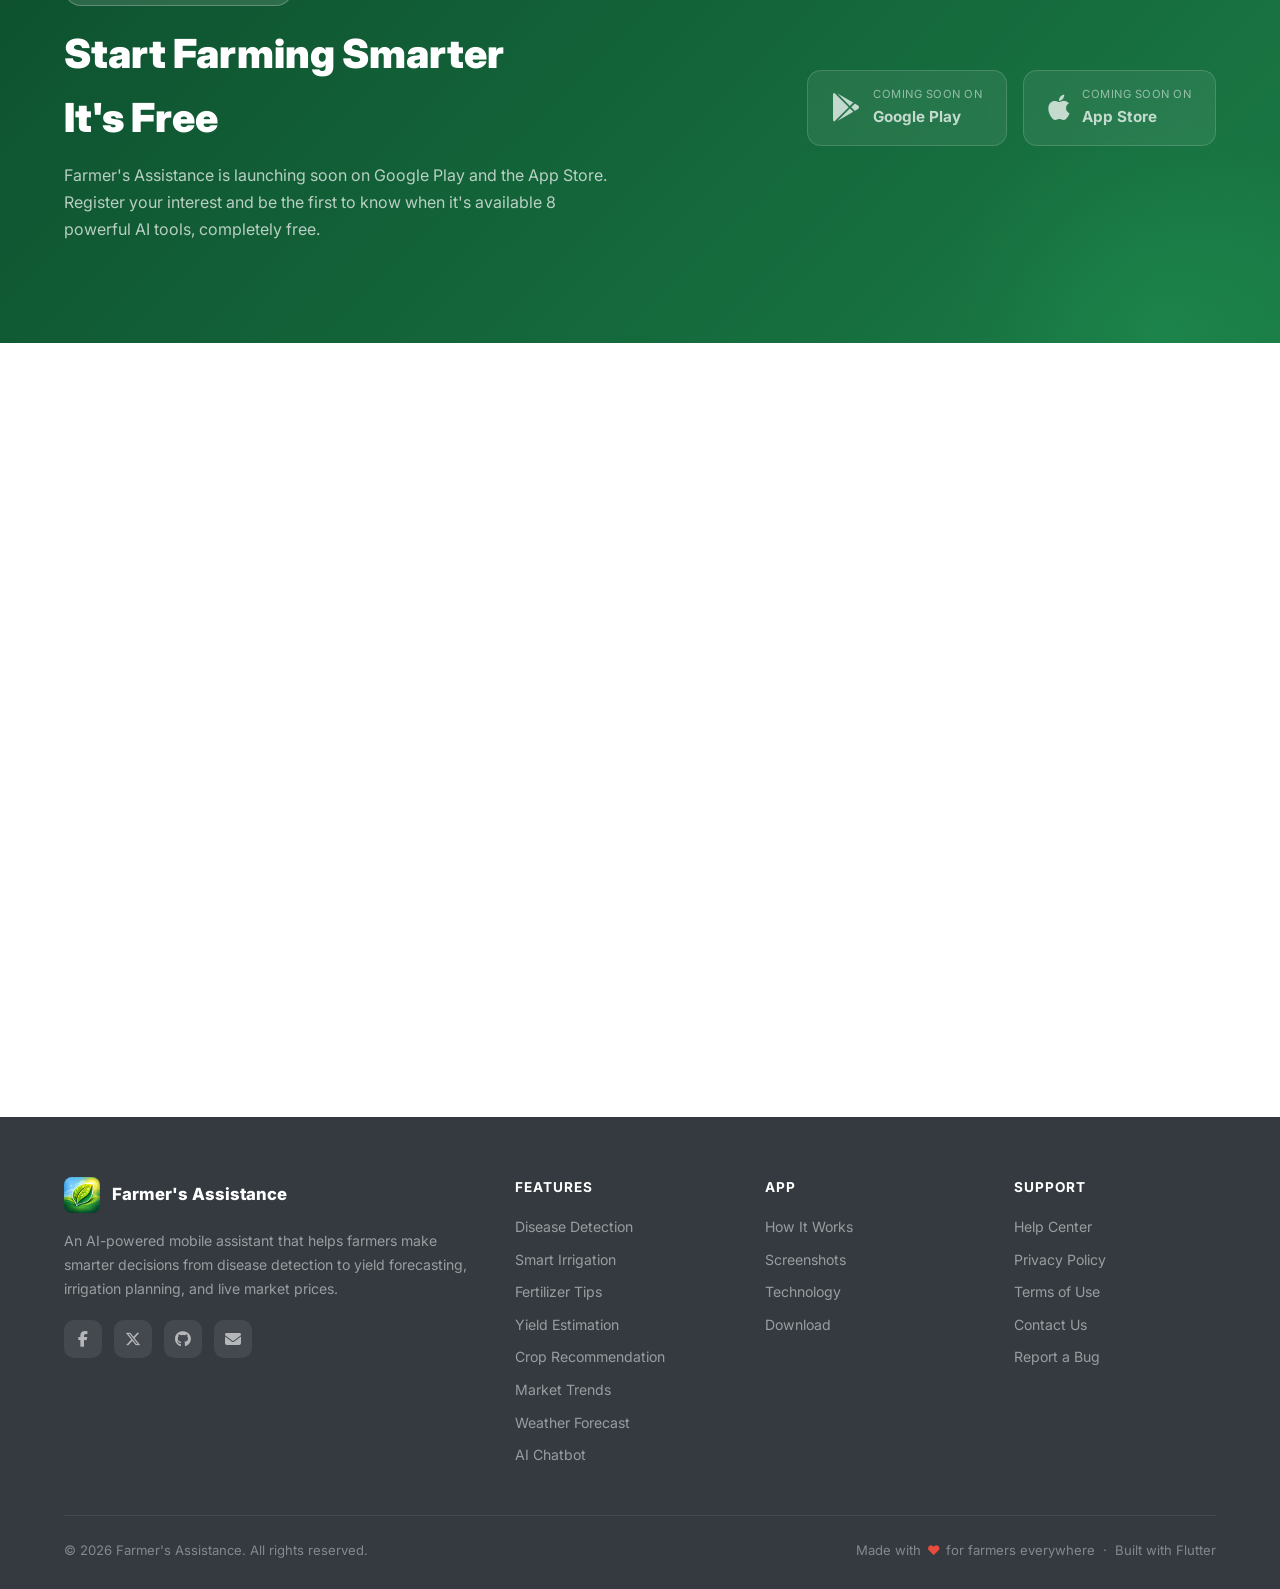
==== commit a276c493: "Comment out testimonials section in index.html" ====
--- a/index.html
+++ b/index.html
@@ -607,7 +607,7 @@
   </div>
 </section>
 
-<!-- ===== TESTIMONIALS ===== -->
+<!-- ===== TESTIMONIALS (commented out) =====
 <section id="testimonials">
   <div class="container">
     <div class="testimonials-header text-center fade-up">
@@ -652,6 +652,7 @@
     </div>
   </div>
 </section>
+===== END TESTIMONIALS ===== -->
 
 <!-- ===== TECHNOLOGY ===== -->
 <section id="tech">
--- a/src/css/style.css
+++ b/src/css/style.css
@@ -704,6 +704,57 @@
 .store-btn-soon { opacity: 0.75; cursor: default; pointer-events: none; }
 .store-btn-soon:hover { transform: none; background: rgba(255,255,255,0.1); border-color: rgba(255,255,255,0.2); }
 
+/* ===== CONTACT US ===== */
+#contact {
+  padding: 100px 0;
+  background: white;
+}
+.contact-header { text-align: center; margin-bottom: 56px; }
+.contact-header .section-desc { margin: 0 auto; }
+.contact-cards {
+  display: grid;
+  grid-template-columns: repeat(auto-fit, minmax(300px, 1fr));
+  gap: 28px;
+  max-width: 820px;
+  margin: 0 auto;
+}
+.contact-card {
+  background: var(--off-white);
+  border: 1px solid #e8f0ea;
+  border-radius: var(--radius);
+  padding: 36px 32px;
+  display: flex;
+  flex-direction: column;
+  align-items: center;
+  text-align: center;
+  gap: 16px;
+  transition: var(--transition);
+}
+.contact-card:hover {
+  transform: translateY(-6px);
+  box-shadow: var(--shadow-md);
+  border-color: var(--green-light);
+}
+.contact-avatar {
+  width: 72px; height: 72px;
+  border-radius: 50%;
+  display: flex; align-items: center; justify-content: center;
+  font-size: 2rem; font-weight: 800; color: white;
+  flex-shrink: 0;
+}
+.contact-name {
+  font-size: 1.15rem; font-weight: 700; color: var(--gray-dark);
+}
+.contact-role {
+  font-size: 0.88rem; color: var(--gray-mid); margin-top: 2px;
+}
+.contact-link {
+  margin-top: 8px;
+  font-size: 0.9rem;
+  padding: 11px 26px;
+  text-decoration: none;
+}
+
 /* ===== FOOTER ===== */
 footer {
   background: var(--gray-dark);
